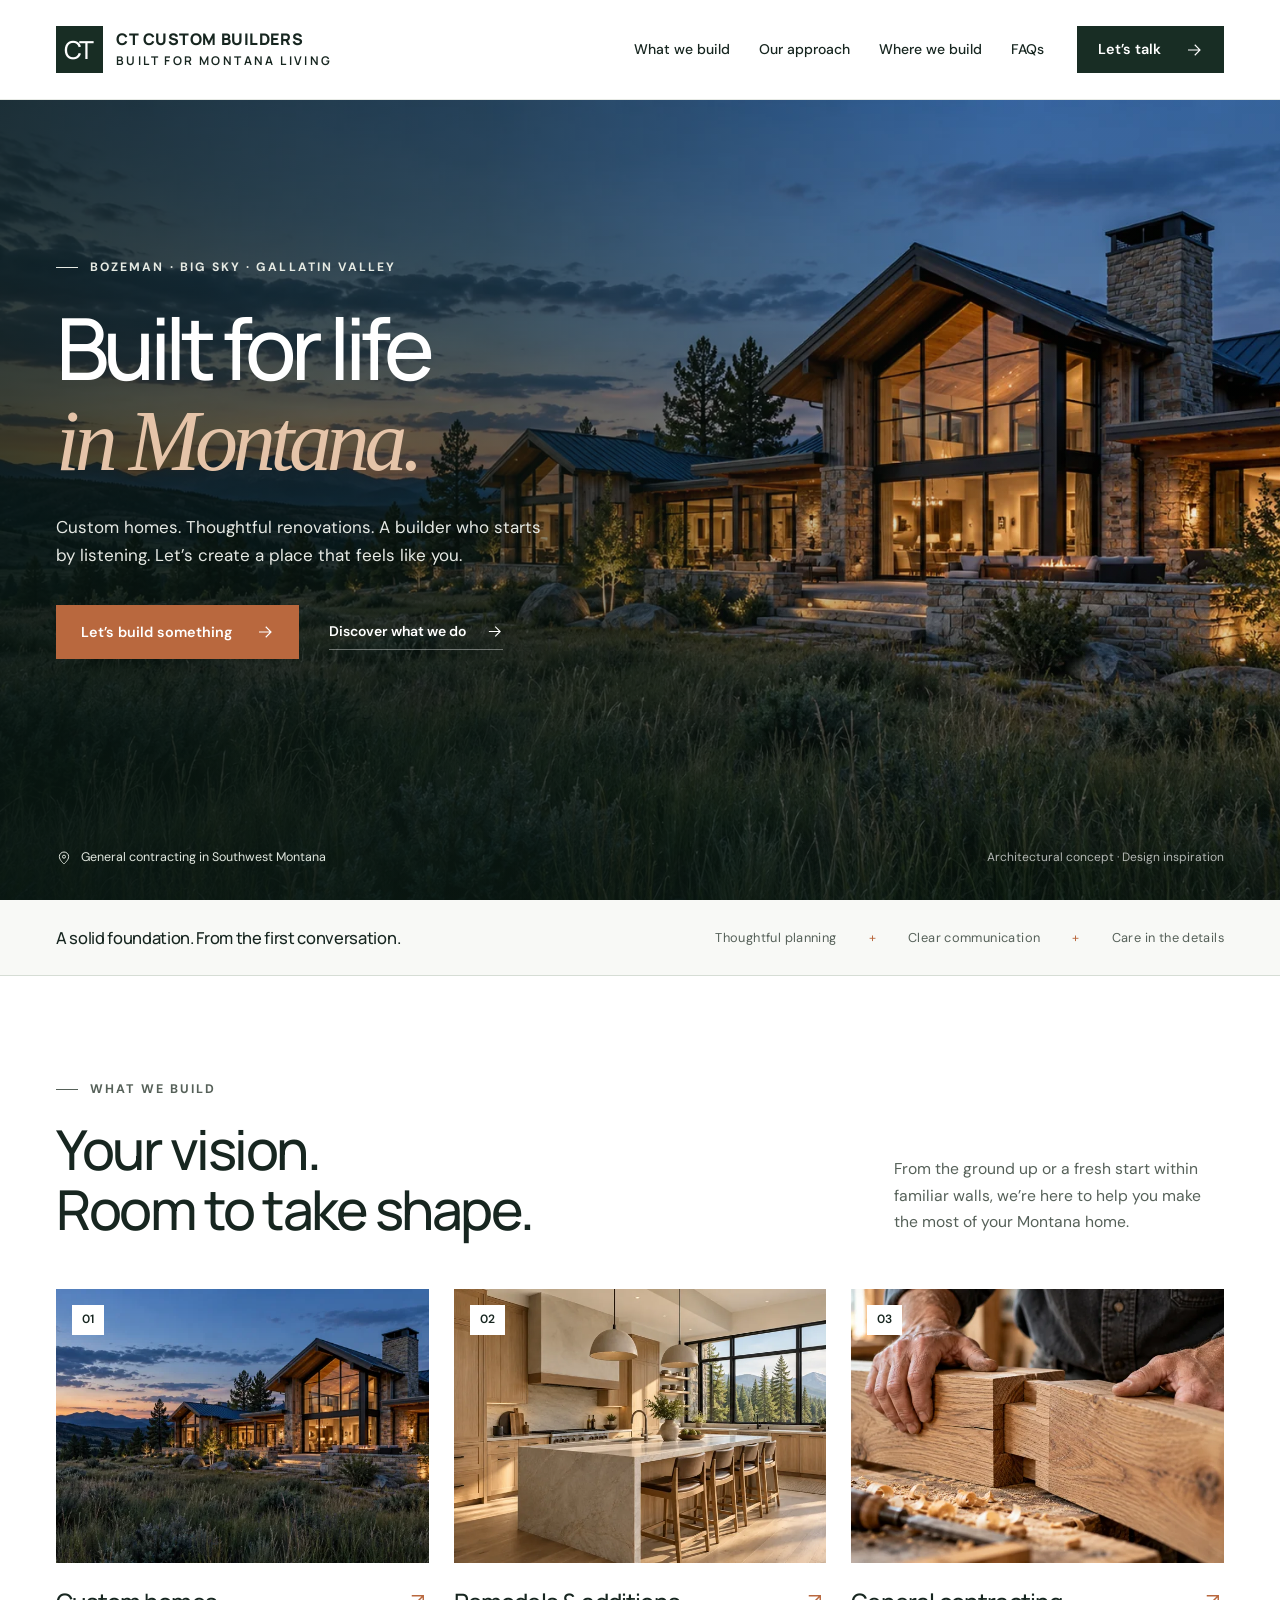
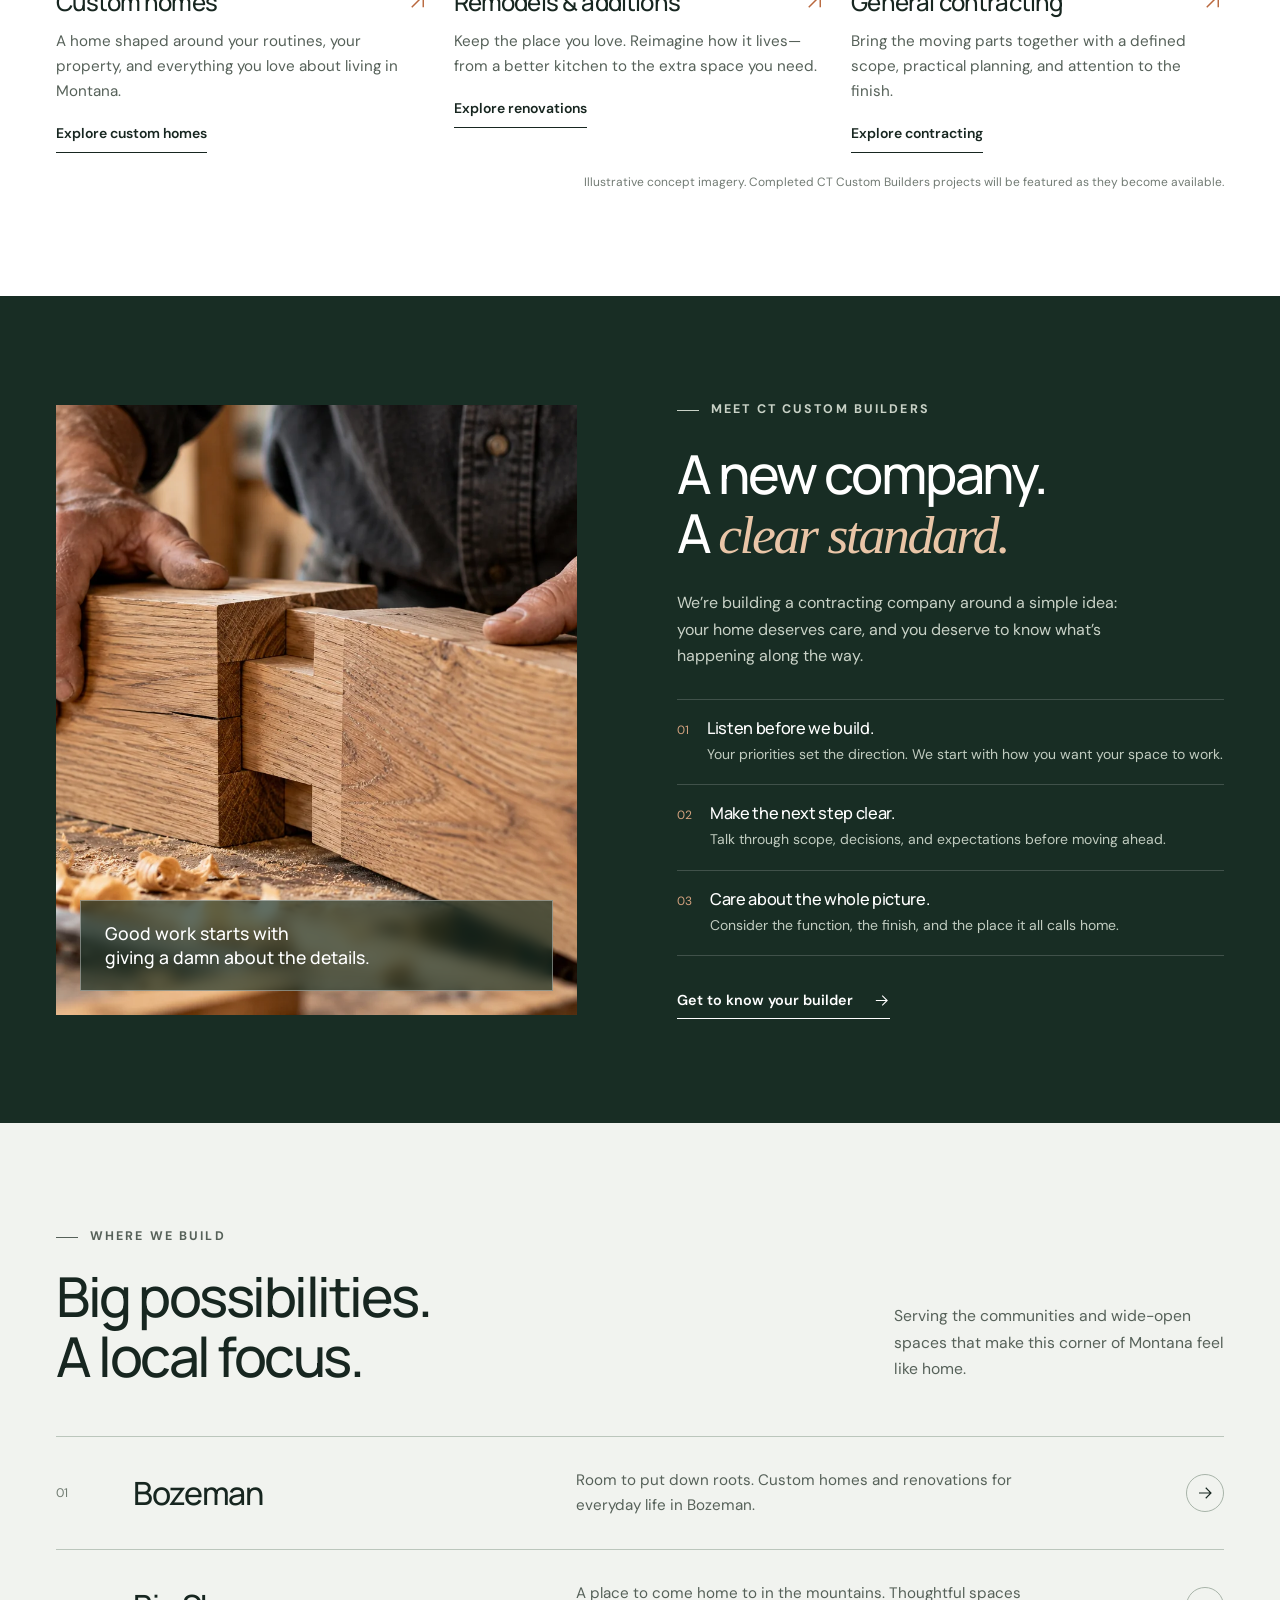
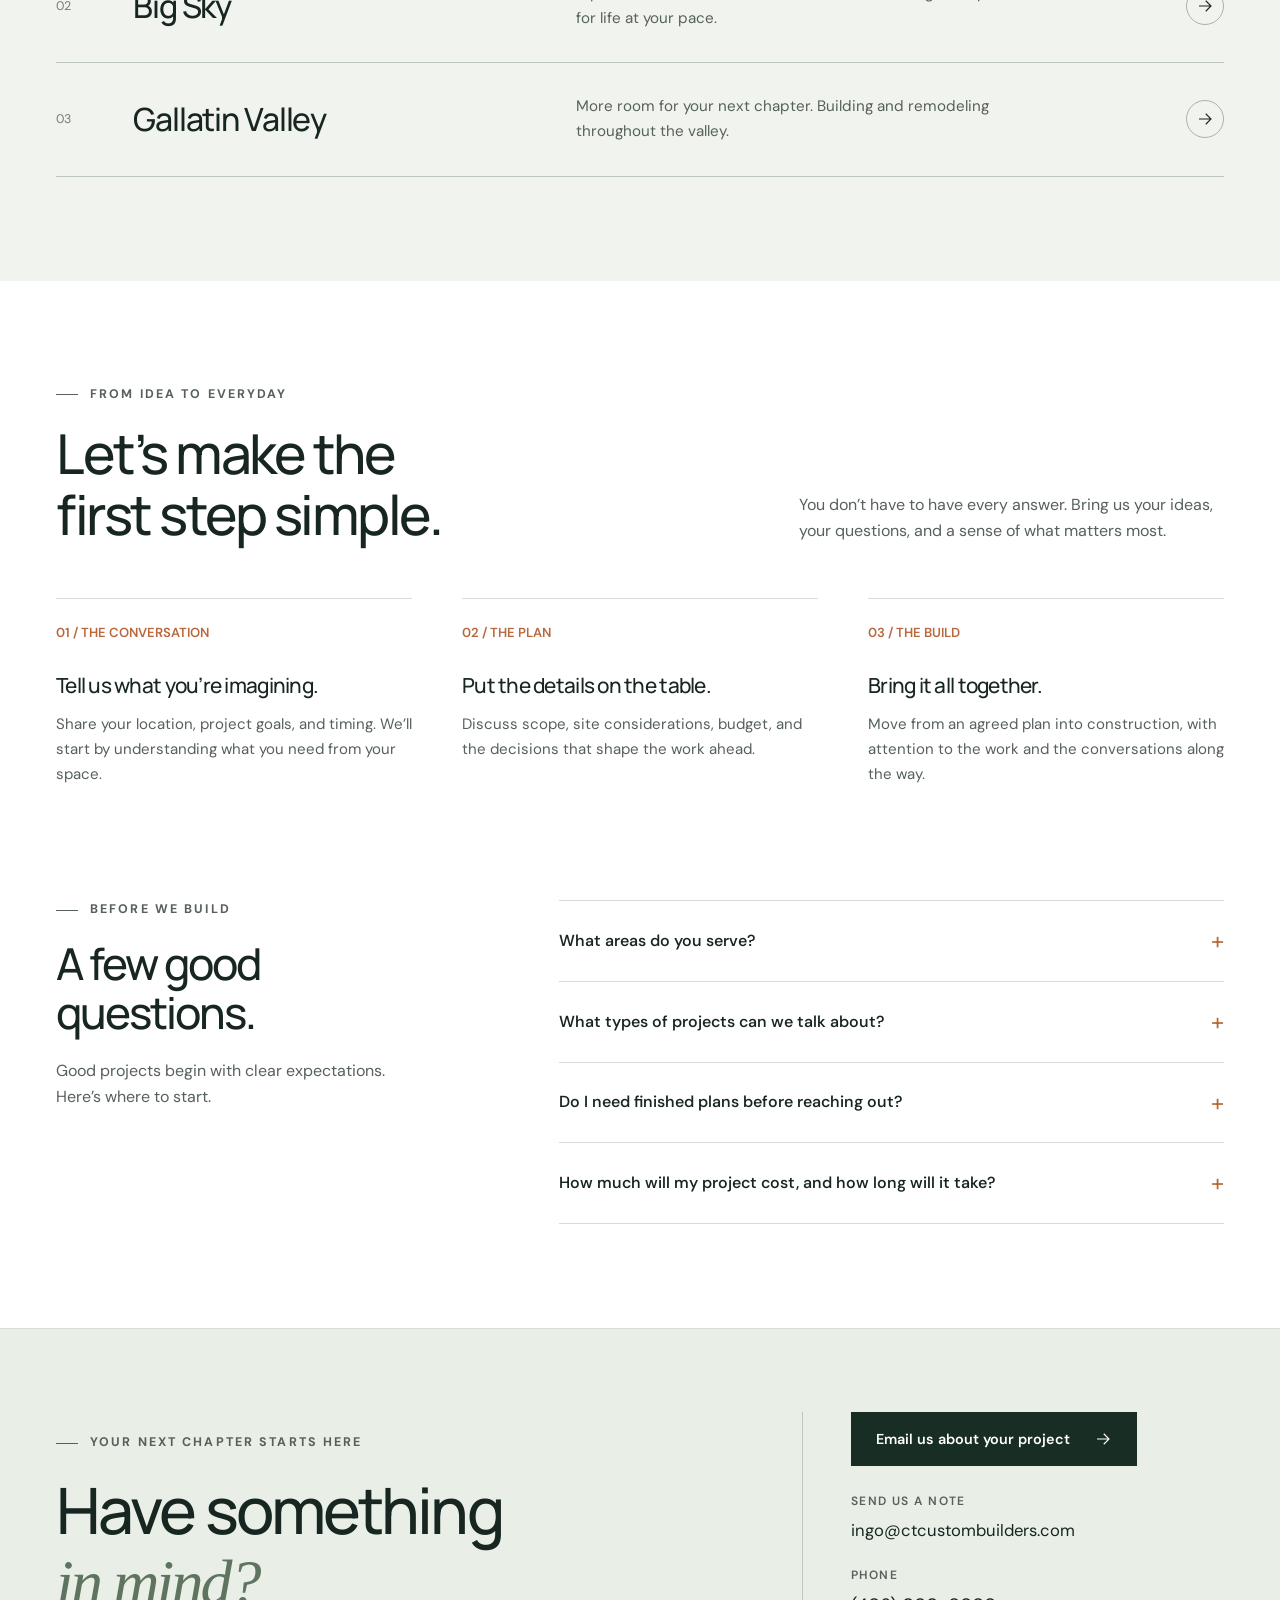
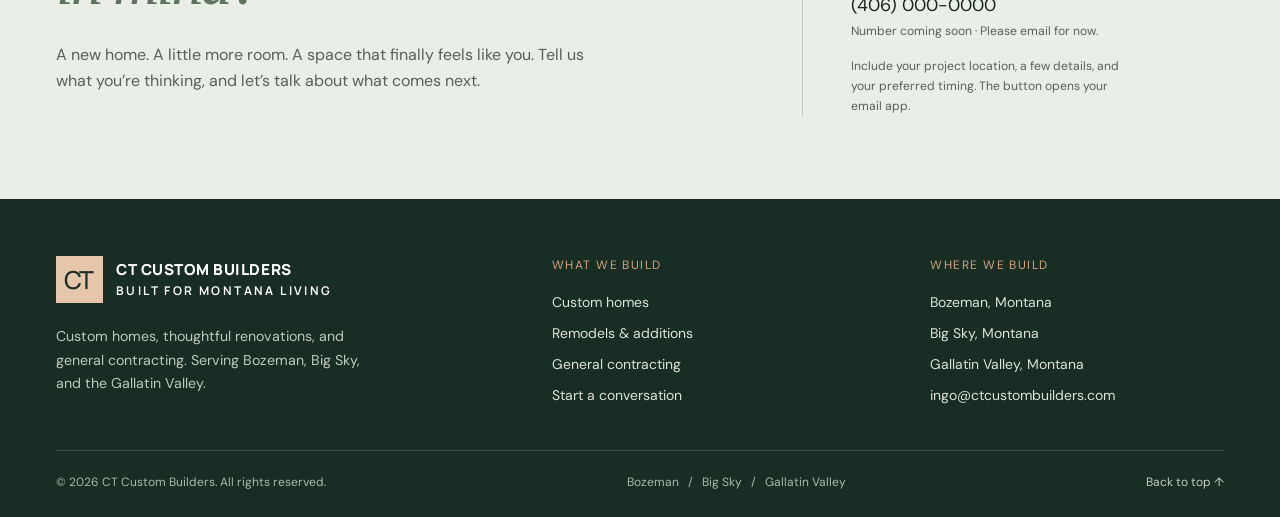
==== index.html @ 0b757d55 "Publish complete CT Custom Builders website for Hostinger Add seven responsive pages, original conce" ====
<!DOCTYPE html><html lang="en-US"><head><meta charset="utf-8"><meta name="viewport" content="width=device-width,initial-scale=1"><title>CT Custom Builders | Bozeman &amp; Big Sky Custom Home Builder</title><meta name="description" content="Custom homes, remodels, additions and general contracting in Bozeman, Big Sky and the Gallatin Valley. Start your project with CT Custom Builders."><meta name="robots" content="index,follow,max-image-preview:large"><meta name="theme-color" content="#182d24"><link rel="canonical" href="https://ctcustombuilders.com/"><link rel="icon" type="image/svg+xml" href="data:image/svg+xml,%3Csvg%20xmlns%3D%22http%3A%2F%2Fwww.w3.org%2F2000%2Fsvg%22%20viewBox%3D%220%200%2064%2064%22%3E%3Crect%20width%3D%2264%22%20height%3D%2264%22%20rx%3D%222%22%20fill%3D%22%23182d24%22%2F%3E%3Cpath%20d%3D%22M29%2020c-12-8-22%201-22%2012s10%2020%2022%2012%22%20fill%3D%22none%22%20stroke%3D%22%23e9c5a7%22%20stroke-width%3D%225%22%2F%3E%3Cpath%20d%3D%22M33%2020h23M44.5%2020v25%22%20fill%3D%22none%22%20stroke%3D%22%23fff%22%20stroke-width%3D%225%22%2F%3E%3C%2Fsvg%3E"><meta property="og:type" content="website"><meta property="og:site_name" content="CT Custom Builders"><meta property="og:title" content="CT Custom Builders | Bozeman &amp; Big Sky Custom Home Builder"><meta property="og:description" content="Custom homes, remodels, additions and general contracting in Bozeman, Big Sky and the Gallatin Valley. Start your project with CT Custom Builders."><meta property="og:url" content="https://ctcustombuilders.com/"><meta property="og:locale" content="en_US"><meta name="twitter:card" content="summary"><meta name="twitter:title" content="CT Custom Builders | Bozeman &amp; Big Sky Custom Home Builder"><meta name="twitter:description" content="Custom homes, remodels, additions and general contracting in Bozeman, Big Sky and the Gallatin Valley. Start your project with CT Custom Builders."><link rel="preload" as="image" href="/assets/montana-home.webp" imagesrcset="/assets/montana-home-800.webp 800w, /assets/montana-home.webp 1672w" imagesizes="100vw"><link rel="preconnect" href="https://fonts.googleapis.com"><link rel="preconnect" href="https://fonts.gstatic.com" crossorigin><link href="https://fonts.googleapis.com/css2?family=DM+Sans:wght@400;450;500;550;600;650;700&family=Manrope:wght@400;500;600;650;700;750;800&display=swap" rel="stylesheet"><link rel="stylesheet" href="/assets/site.css"><script type="application/ld+json">{"@context": "https://schema.org", "@graph": [{"@type": "Organization", "@id": "https://ctcustombuilders.com/#organization", "name": "CT Custom Builders", "url": "https://ctcustombuilders.com/", "email": "ingo@ctcustombuilders.com", "logo": "https://ctcustombuilders.com/assets/favicon.svg", "description": "A contracting company serving Bozeman, Big Sky, and the Gallatin Valley, Montana.", "areaServed": [{"@type": "City", "name": "Bozeman, Montana"}, {"@type": "Place", "name": "Big Sky, Montana"}, {"@type": "Place", "name": "Gallatin Valley, Montana"}]}, {"@type": "WebSite", "@id": "https://ctcustombuilders.com/#website", "url": "https://ctcustombuilders.com/", "name": "CT Custom Builders", "publisher": {"@id": "https://ctcustombuilders.com/#organization"}}, {"@type": "WebPage", "@id": "https://ctcustombuilders.com/#webpage", "url": "https://ctcustombuilders.com/", "name": "CT Custom Builders | Bozeman & Big Sky Custom Home Builder", "description": "Custom homes, remodels, additions and general contracting in Bozeman, Big Sky and the Gallatin Valley. Start your project with CT Custom Builders.", "isPartOf": {"@id": "https://ctcustombuilders.com/#website"}, "about": {"@id": "https://ctcustombuilders.com/#organization"}, "inLanguage": "en-US"}]}</script><script src="/assets/site.js" defer></script></head><body><a class="skip" href="#main">Skip to content</a><header class="site-header"><div class="wrap header-inner"><a class="brand" href="/" aria-label="CT Custom Builders home"><span class="brand-mark" aria-hidden="true">CT</span><span class="brand-name"><strong>CT CUSTOM BUILDERS</strong><span>BUILT FOR MONTANA LIVING</span></span></a><nav class="desktop-nav" aria-label="Main navigation"><a href="/#services">What we build</a><a href="/#approach">Our approach</a><a href="/#service-areas">Where we build</a><a href="/#questions">FAQs</a><a class="button dark" href="#contact">Let’s talk <svg viewBox="0 0 24 24" fill="none" stroke="currentColor" stroke-width="1.5" aria-hidden="true"><path d="M4 12h15M13 5l7 7-7 7"/></svg></a></nav><button class="menu-toggle" type="button" aria-expanded="false" aria-controls="mobile-nav">Menu <svg viewBox="0 0 24 24" fill="none" stroke="currentColor" stroke-width="1.5" aria-hidden="true"><path d="M4 7h16M4 12h16M4 17h16"/></svg></button><nav id="mobile-nav" class="mobile-nav" aria-label="Mobile navigation"><a href="/#services">What we build</a><a href="/#approach">Our approach</a><a href="/#service-areas">Where we build</a><a href="/#questions">FAQs</a><a class="button dark" href="#contact">Let’s talk <svg viewBox="0 0 24 24" fill="none" stroke="currentColor" stroke-width="1.5" aria-hidden="true"><path d="M4 12h15M13 5l7 7-7 7"/></svg></a></nav></div></header><main id="main"><section class="hero" aria-labelledby="hero-title"><img class="hero-image" src="/assets/montana-home.webp" srcset="/assets/montana-home-800.webp 800w, /assets/montana-home.webp 1672w" sizes="100vw" alt="Architectural concept of a timber and stone Montana home at dusk" width="1672" height="941" fetchpriority="high"><div class="wrap hero-inner"><div class="eyebrow">Bozeman · Big Sky · Gallatin Valley</div><h1 id="hero-title">Built for life<br><em>in Montana.</em></h1><p class="hero-copy">Custom homes. Thoughtful renovations. A builder who starts by listening. Let’s create a place that feels like you.</p><div class="hero-actions"><a class="button copper" href="#contact">Let’s build something <svg viewBox="0 0 24 24" fill="none" stroke="currentColor" stroke-width="1.5" aria-hidden="true"><path d="M4 12h15M13 5l7 7-7 7"/></svg></a><a class="text-link" href="#services">Discover what we do <svg viewBox="0 0 24 24" fill="none" stroke="currentColor" stroke-width="1.5" aria-hidden="true"><path d="M4 12h15M13 5l7 7-7 7"/></svg></a></div></div><div class="wrap hero-bottom"><span class="location"><svg viewBox="0 0 24 24" fill="none" stroke="currentColor" stroke-width="1.5" aria-hidden="true"><path d="M19 10c0 5-7 11-7 11S5 15 5 10a7 7 0 1 1 14 0Z"/><circle cx="12" cy="10" r="2.3"/></svg> General contracting in Southwest Montana</span><span class="concept">Architectural concept · Design inspiration</span></div></section><div class="intro-ribbon"><div class="wrap"><p>A solid foundation. From the first conversation.</p><div class="ribbon-items"><span>Thoughtful planning</span><span>Clear communication</span><span>Care in the details</span></div></div></div>
<section class="section" id="services"><div class="wrap"><div class="section-top"><div><div class="eyebrow">What we build</div><h2>Your vision.<br>Room to take shape.</h2></div><p>From the ground up or a fresh start within familiar walls, we’re here to help you make the most of your Montana home.</p></div><div class="service-grid"><article class="service-card"><a class="service-photo" href="/services/custom-homes/" aria-label="Custom homes"><img src="/assets/montana-home-800.webp" alt="Illustrative mountain-modern home with timber, stone and large windows" width="800" height="533" loading="lazy" decoding="async"><span class="number">01</span></a><a class="service-title" href="/services/custom-homes/"><h3>Custom homes</h3><svg viewBox="0 0 24 24" fill="none" stroke="currentColor" stroke-width="1.5" aria-hidden="true"><path d="M6 18 18 6M6 6h12v12"/></svg></a><p>A home shaped around your routines, your property, and everything you love about living in Montana.</p><a class="text-link" href="/services/custom-homes/">Explore custom homes</a></article><article class="service-card"><a class="service-photo" href="/services/remodels-additions/" aria-label="Remodels &amp; additions"><img src="/assets/kitchen-800.webp" alt="Illustrative kitchen with oak cabinetry and a pale stone island" width="800" height="533" loading="lazy" decoding="async"><span class="number">02</span></a><a class="service-title" href="/services/remodels-additions/"><h3>Remodels &amp; additions</h3><svg viewBox="0 0 24 24" fill="none" stroke="currentColor" stroke-width="1.5" aria-hidden="true"><path d="M6 18 18 6M6 6h12v12"/></svg></a><p>Keep the place you love. Reimagine how it lives—from a better kitchen to the extra space you need.</p><a class="text-link" href="/services/remodels-additions/">Explore renovations</a></article><article class="service-card"><a class="service-photo" href="/services/general-contracting/" aria-label="General contracting"><img src="/assets/craft-800.webp" alt="Illustrative close-up of hands fitting timber joinery" width="800" height="533" loading="lazy" decoding="async"><span class="number">03</span></a><a class="service-title" href="/services/general-contracting/"><h3>General contracting</h3><svg viewBox="0 0 24 24" fill="none" stroke="currentColor" stroke-width="1.5" aria-hidden="true"><path d="M6 18 18 6M6 6h12v12"/></svg></a><p>Bring the moving parts together with a defined scope, practical planning, and attention to the finish.</p><a class="text-link" href="/services/general-contracting/">Explore contracting</a></article></div><p class="image-note">Illustrative concept imagery. Completed CT Custom Builders projects will be featured as they become available.</p></div></section>
<section class="section approach-section" id="approach"><div class="wrap approach-grid"><div class="approach-photo"><img src="/assets/craft.webp" alt="Illustrative detail of a carpenter fitting oak joinery by hand" width="1536" height="1024" loading="lazy" decoding="async"><div class="photo-tag">Good work starts with<br>giving a damn about the details.</div></div><div class="approach-copy"><div class="eyebrow">Meet CT Custom Builders</div><h2>A new company.<br>A <em>clear standard.</em></h2><p>We’re building a contracting company around a simple idea: your home deserves care, and you deserve to know what’s happening along the way.</p><div class="principles"><div class="principle"><span>01</span><div><h3>Listen before we build.</h3><p>Your priorities set the direction. We start with how you want your space to work.</p></div></div><div class="principle"><span>02</span><div><h3>Make the next step clear.</h3><p>Talk through scope, decisions, and expectations before moving ahead.</p></div></div><div class="principle"><span>03</span><div><h3>Care about the whole picture.</h3><p>Consider the function, the finish, and the place it all calls home.</p></div></div></div><a class="text-link" href="#contact">Get to know your builder <svg viewBox="0 0 24 24" fill="none" stroke="currentColor" stroke-width="1.5" aria-hidden="true"><path d="M4 12h15M13 5l7 7-7 7"/></svg></a></div></div></section>
<section class="section areas-section" id="service-areas"><div class="wrap"><div class="section-top"><div><div class="eyebrow">Where we build</div><h2>Big possibilities.<br>A local focus.</h2></div><p>Serving the communities and wide-open spaces that make this corner of Montana feel like home.</p></div><div class="area-list"><a class="area-row" href="/areas/bozeman/"><span class="area-number">01</span><h3>Bozeman</h3><p>Room to put down roots. Custom homes and renovations for everyday life in Bozeman.</p><span class="round-arrow"><svg viewBox="0 0 24 24" fill="none" stroke="currentColor" stroke-width="1.5" aria-hidden="true"><path d="M4 12h15M13 5l7 7-7 7"/></svg></span></a><a class="area-row" href="/areas/big-sky/"><span class="area-number">02</span><h3>Big Sky</h3><p>A place to come home to in the mountains. Thoughtful spaces for life at your pace.</p><span class="round-arrow"><svg viewBox="0 0 24 24" fill="none" stroke="currentColor" stroke-width="1.5" aria-hidden="true"><path d="M4 12h15M13 5l7 7-7 7"/></svg></span></a><a class="area-row" href="/areas/gallatin-valley/"><span class="area-number">03</span><h3>Gallatin Valley</h3><p>More room for your next chapter. Building and remodeling throughout the valley.</p><span class="round-arrow"><svg viewBox="0 0 24 24" fill="none" stroke="currentColor" stroke-width="1.5" aria-hidden="true"><path d="M4 12h15M13 5l7 7-7 7"/></svg></span></a></div></div></section>
<section class="section" id="process"><div class="wrap"><div class="process-top"><div><div class="eyebrow">From idea to everyday</div><h2>Let’s make the<br>first step simple.</h2></div><p>You don’t have to have every answer. Bring us your ideas, your questions, and a sense of what matters most.</p></div><div class="process-grid"><div class="process-item"><span class="step">01 / THE CONVERSATION</span><h3>Tell us what you’re imagining.</h3><p>Share your location, project goals, and timing. We’ll start by understanding what you need from your space.</p></div><div class="process-item"><span class="step">02 / THE PLAN</span><h3>Put the details on the table.</h3><p>Discuss scope, site considerations, budget, and the decisions that shape the work ahead.</p></div><div class="process-item"><span class="step">03 / THE BUILD</span><h3>Bring it all together.</h3><p>Move from an agreed plan into construction, with attention to the work and the conversations along the way.</p></div></div></div></section><section class="section faq-section" id="questions"><div class="wrap faq-grid"><div class="faq-intro"><div class="eyebrow">Before we build</div><h2>A few good questions.</h2><p>Good projects begin with clear expectations. Here’s where to start.</p></div><div class="faq-list"><details><summary>What areas do you serve?</summary><div class="answer">CT Custom Builders serves Bozeman, Big Sky, and the Gallatin Valley in Montana. Email us your project location so we can discuss access, scope, and scheduling.</div></details><details><summary>What types of projects can we talk about?</summary><div class="answer">We welcome conversations about custom homes, kitchen and bathroom remodels, whole-home renovations, additions, and general contracting. Start with your goals, and we can work through the right scope for your property.</div></details><details><summary>Do I need finished plans before reaching out?</summary><div class="answer">No. You can start with an idea, inspiration images, or preliminary drawings. If you already have an architect or a complete set of plans, include that information when you get in touch.</div></details><details><summary>How much will my project cost, and how long will it take?</summary><div class="answer">Every project has its own scope, site conditions, materials, and schedule. We’ll need to understand those details before discussing a realistic budget and timeline. A short project description is a good first step.</div></details></div></div></section><section class="contact-section" id="contact" aria-labelledby="contact-title"><div class="wrap contact-grid"><div><div class="eyebrow">Your next chapter starts here</div><h2 id="contact-title">Have something<br><em>in mind?</em></h2><p class="contact-intro">A new home. A little more room. A space that finally feels like you. Tell us what you’re thinking, and let’s talk about what comes next.</p></div><div class="contact-details"><a class="button dark" href="mailto:ingo@ctcustombuilders.com?subject=Let%E2%80%99s%20talk%20about%20my%20project&amp;body=Hello%20CT%20Custom%20Builders%2C%0A%0AI%20would%20like%20to%20discuss%20a%20project.%0A%0AName%3A%0AProject%20location%3A%0AProject%20type%3A%0APreferred%20timeline%3A%0AA%20little%20about%20my%20plans%3A%0A%0AThank%20you%21">Email us about your project <svg viewBox="0 0 24 24" fill="none" stroke="currentColor" stroke-width="1.5" aria-hidden="true"><path d="M4 12h15M13 5l7 7-7 7"/></svg></a><div><span class="contact-label">Send us a note</span><a class="contact-email" href="mailto:ingo@ctcustombuilders.com">ingo@ctcustombuilders.com</a></div><div class="phone-line"><span class="contact-label">Phone</span><span class="phone-number">(406) 000-0000</span><span class="phone-note">Number coming soon · Please email for now.</span></div><p class="email-note">Include your project location, a few details, and your preferred timing. The button opens your email app.</p></div></div></section></main><footer class="site-footer"><div class="wrap"><div class="footer-main"><div class="footer-brand"><a class="brand" href="/" aria-label="CT Custom Builders home"><span class="brand-mark" aria-hidden="true">CT</span><span class="brand-name"><strong>CT CUSTOM BUILDERS</strong><span>BUILT FOR MONTANA LIVING</span></span></a><p>Custom homes, thoughtful renovations, and general contracting. Serving Bozeman, Big Sky, and the Gallatin Valley.</p></div><div><div class="footer-heading">What we build</div><nav class="footer-links" aria-label="Services"><a href="/services/custom-homes/">Custom homes</a><a href="/services/remodels-additions/">Remodels &amp; additions</a><a href="/services/general-contracting/">General contracting</a><a href="#contact">Start a conversation</a></nav></div><div><div class="footer-heading">Where we build</div><nav class="footer-links" aria-label="Service areas"><a href="/areas/bozeman/">Bozeman, Montana</a><a href="/areas/big-sky/">Big Sky, Montana</a><a href="/areas/gallatin-valley/">Gallatin Valley, Montana</a><a href="mailto:ingo@ctcustombuilders.com">ingo@ctcustombuilders.com</a></nav></div></div><div class="footer-bottom"><span>© 2026 CT Custom Builders. All rights reserved.</span><span>Bozeman &nbsp; / &nbsp; Big Sky &nbsp; / &nbsp; Gallatin Valley</span><a href="/#main">Back to top ↑</a></div></div></footer></body></html>
---- assets/site.css ----
:root{--ink:#172620;--muted:#566159;--paper:#fff;--mist:#f1f3ef;--line:#d6ddd5;--accent:#b9683e;--accent-dark:#934b28;--forest:#182d24;--sand:#e9c5a7;--serif:Georgia,'Times New Roman',serif;--sans:'DM Sans',Arial,sans-serif;--heading:'Manrope',Arial,sans-serif}
*{box-sizing:border-box}html{scroll-behavior:smooth;scroll-padding-top:100px}body{margin:0;background:var(--paper);color:var(--ink);font-family:var(--sans);font-size:16px;line-height:1.65;-webkit-font-smoothing:antialiased}a{color:inherit;text-decoration:none}button{font:inherit}button,a,summary{-webkit-tap-highlight-color:transparent}a:focus-visible,button:focus-visible,summary:focus-visible{outline:3px solid var(--accent);outline-offset:6px}img{display:block;width:100%;object-fit:cover}h1,h2,h3,h4,p{margin:0}h1,h2,h3{font-family:var(--heading);font-weight:500;line-height:1.1;letter-spacing:-.045em}h2{font-size:clamp(2.25rem,4.3vw,4.1rem)}h3{font-size:1.6rem;line-height:1.25;letter-spacing:-.035em}p+p{margin-top:1rem}button{cursor:pointer}svg{flex-shrink:0}.wrap{width:min(1344px,calc(100% - 112px));margin:auto}.eyebrow{font-size:.78rem;letter-spacing:.17em;font-weight:700;line-height:1.5;text-transform:uppercase}.eyebrow::before{content:'';display:inline-block;vertical-align:middle;width:22px;height:1px;background:currentColor;margin-right:12px}.section{padding:104px 0}.muted{color:var(--muted)}.text-link{display:inline-flex;align-items:center;gap:20px;font-size:.9rem;font-weight:600;border-bottom:1px solid currentColor;padding:8px 0;line-height:1.4}.text-link svg{width:17px;height:17px;transition:transform .2s}.text-link:hover svg{transform:translateX(4px)}.button{display:inline-flex;align-items:center;justify-content:center;gap:24px;padding:17px 24px;font-size:.9rem;line-height:1.3;font-weight:600;min-height:54px;transition:background .2s,transform .2s;border:1px solid transparent}.button:hover{transform:translateY(-2px)}.button svg{width:18px;height:18px}.button.copper{background:var(--accent);color:#fff}.button.copper:hover{background:var(--accent-dark)}.button.light{background:#fff;color:var(--ink)}.button.dark{background:var(--forest);color:#fff}.button.outline{border-color:#819087;color:#fff}.button.outline:hover{background:#ffffff12}.skip{position:fixed;top:-100px;left:16px;padding:12px;background:white;z-index:100}.skip:focus{top:12px}.site-header{height:100px;display:flex;align-items:center;background:#fff;border-bottom:1px solid #e7eae5;position:relative;z-index:20}.header-inner{display:flex;align-items:center;justify-content:space-between;gap:28px}.brand{display:flex;align-items:center;gap:13px;flex-shrink:0}.brand-mark{width:47px;height:47px;background:var(--forest);color:#fff;display:flex;align-items:center;justify-content:center;font:500 1.55rem var(--heading);letter-spacing:-.11em;padding-right:4px}.brand-name{font-family:var(--heading);line-height:1.2}.brand-name strong{display:block;font-size:1rem;font-weight:800;letter-spacing:.035em}.brand-name span{display:block;font-size:.75rem;letter-spacing:.2em;font-weight:650;margin-top:5px}.desktop-nav{display:flex;align-items:center;gap:29px;font-size:.875rem;font-weight:500}.desktop-nav a:not(.button){padding:13px 0;position:relative}.desktop-nav a:not(.button):after{content:'';position:absolute;bottom:8px;left:0;right:100%;height:1px;background:var(--accent);transition:right .2s}.desktop-nav a:hover:after{right:0}.desktop-nav .button{padding:13px 20px;min-height:47px;margin-left:4px}.menu-toggle{display:none;align-items:center;justify-content:center;gap:8px;border:1px solid var(--line);background:#fff;padding:9px 12px;font-size:.875rem}.menu-toggle svg{width:20px;height:20px}.mobile-nav{display:none}.hero{position:relative;color:#fff;min-height:730px;height:min(820px,calc(100svh - 100px));isolation:isolate;overflow:hidden;background:#23382f}.hero-image{position:absolute;inset:0;width:100%;height:100%;z-index:-3;object-position:60% 53%}.hero:after{content:'';position:absolute;inset:0;z-index:-2;background:linear-gradient(90deg,rgba(9,23,18,.79) 0%,rgba(11,25,19,.56) 38%,rgba(12,28,20,.06) 78%),linear-gradient(0deg,rgba(10,25,18,.6),transparent 38%)}.hero-inner{height:100%;min-height:inherit;display:flex;flex-direction:column;justify-content:center;align-items:flex-start;padding-top:5px;padding-bottom:88px}.hero .eyebrow{color:#e6eae3;margin-bottom:27px;font-size:.76rem}.hero h1{font-size:clamp(4.1rem,6.7vw,6.7rem);max-width:810px;line-height:1.045;letter-spacing:-.065em;font-weight:500}.hero h1 em{font-family:var(--serif);font-weight:400;letter-spacing:-.06em;color:#e5c4a9}.hero-copy{max-width:490px;font-size:1.065rem;line-height:1.65;color:#e6e9e4;margin-top:27px}.hero-actions{display:flex;gap:30px;align-items:center;margin-top:35px}.hero-actions .text-link{font-size:.875rem;border-bottom-color:#ffffff60}.hero-bottom{position:absolute;bottom:32px;left:0;right:0;display:flex;align-items:flex-end;justify-content:space-between;gap:25px;font-size:.78rem;color:#e1e7df}.hero-bottom .location{display:flex;align-items:center;gap:9px}.hero-bottom svg{width:16px;height:16px}.hero-bottom .concept{color:#ffffffae;font-size:.75rem}.intro-ribbon{border-bottom:1px solid var(--line);background:#f8f9f6}.intro-ribbon .wrap{display:flex;align-items:center;justify-content:space-between;padding:26px 0;gap:24px}.intro-ribbon p{font:500 1.03rem var(--heading);letter-spacing:-.02em}.ribbon-items{display:flex;gap:32px;font-size:.8rem;letter-spacing:.03em;color:var(--muted)}.ribbon-items span+span:before{content:'+';margin-right:32px;color:var(--accent)}.section-top{display:flex;align-items:flex-end;justify-content:space-between;gap:45px;margin-bottom:49px}.section-top .eyebrow{margin-bottom:20px;color:var(--muted)}.section-top h2{max-width:650px}.section-top>p{max-width:330px;font-size:.98rem;color:var(--muted);line-height:1.7;padding-bottom:4px}.service-grid{display:grid;grid-template-columns:1fr 1fr 1fr;gap:25px}.service-card{min-width:0}.service-photo{position:relative;display:block;overflow:hidden;background:var(--mist);aspect-ratio:1.36}.service-photo img{height:100%;transition:transform .6s}.service-photo:hover img{transform:scale(1.035)}.service-photo .number{position:absolute;top:16px;left:16px;background:#fff;color:var(--ink);font-size:.75rem;padding:5px 10px;font-weight:600}.service-card:first-child img{object-position:72%}.service-card:last-child img{object-position:center}.service-title{display:flex;justify-content:space-between;align-items:center;gap:12px;margin:24px 0 12px}.service-title h3{font-size:1.5rem}.service-title svg{width:23px;height:23px;color:var(--accent)}.service-card p{font-size:.95rem;color:var(--muted);line-height:1.65}.service-card .text-link{margin-top:12px;font-size:.8rem}.image-note{text-align:right;margin-top:20px;font-size:.75rem;color:#727b74}.approach-section{background:var(--forest);color:#fff;position:relative;overflow:hidden}.approach-grid{display:grid;grid-template-columns:1fr 1.05fr;gap:100px;align-items:center}.approach-photo{position:relative}.approach-photo img{aspect-ratio:.91;object-position:50% 50%;max-height:610px}.approach-photo .photo-tag{position:absolute;left:24px;bottom:24px;right:24px;padding:20px 24px;border:1px solid #ffffff60;background:#163025a8;backdrop-filter:blur(8px);font:500 1.1rem var(--heading);line-height:1.4}.approach-copy .eyebrow{color:#c9d2c7;margin-bottom:25px}.approach-copy h2{font-size:clamp(2.3rem,4.2vw,4rem)}.approach-copy h2 em{font-family:var(--serif);font-weight:400;color:var(--sand)}.approach-copy>p{color:#c9d2c7;margin-top:25px;max-width:460px}.principles{margin-top:29px;border-top:1px solid #ffffff2c}.principle{padding:18px 0;border-bottom:1px solid #ffffff2c;display:flex;gap:18px;align-items:baseline}.principle>span{color:#d4a27f;font-size:.75rem}.principle h3{font-size:1.02rem;letter-spacing:-.02em}.principle p{margin-top:5px;color:#c1ccc0;font-size:.875rem}.approach-copy .text-link{margin-top:26px;color:#fff}.areas-section{background:var(--mist)}.area-list{border-top:1px solid #bbc6bc}.area-row{display:grid;grid-template-columns:52px 1fr 1.4fr 38px;align-items:center;gap:25px;padding:31px 0;border-bottom:1px solid #bbc6bc;transition:color .2s}.area-row:hover{color:var(--accent-dark)}.area-row .area-number{font-size:.78rem;color:#727d73}.area-row h3{font-size:2rem}.area-row p{font-size:.95rem;color:var(--muted);max-width:450px}.area-row .round-arrow{border:1px solid #a8b4a9;display:flex;align-items:center;justify-content:center;width:38px;height:38px;border-radius:50%}.round-arrow svg{width:18px;height:18px}.process-top{display:grid;grid-template-columns:1fr 1fr;gap:80px;margin-bottom:54px;align-items:end}.process-top .eyebrow{margin-bottom:20px;color:var(--muted)}.process-top p{max-width:425px;color:var(--muted);justify-self:end}.process-grid{display:grid;grid-template-columns:repeat(3,1fr);gap:50px;counter-reset:process}.process-item{border-top:1px solid var(--line);padding-top:23px}.process-item .step{font-size:.82rem;color:var(--accent);display:block;margin-bottom:28px;font-weight:600}.process-item h3{font-size:1.3rem;margin-bottom:14px}.process-item p{font-size:.94rem;color:var(--muted)}.faq-section{padding-top:10px}.faq-grid{display:grid;grid-template-columns:.85fr 1.4fr;gap:100px}.faq-grid .eyebrow{color:var(--muted);margin-bottom:20px}.faq-grid h2{font-size:2.75rem;max-width:370px}.faq-grid .faq-intro p{margin-top:22px;color:var(--muted);max-width:330px}.faq-list{border-top:1px solid var(--line)}details{border-bottom:1px solid var(--line)}summary{list-style:none;display:flex;align-items:center;justify-content:space-between;gap:30px;padding:23px 0;font-size:1rem;font-weight:550;cursor:pointer;line-height:1.4}summary::-webkit-details-marker{display:none}summary:after{content:'+';font-size:1.5rem;font-weight:400;color:var(--accent)}details[open] summary:after{content:'−'}details .answer{padding:0 35px 24px 0;color:var(--muted);font-size:.95rem}.contact-section{background:#e9eeE7;border-top:1px solid #d8e0d5;padding:83px 0}.contact-grid{display:grid;grid-template-columns:1.3fr .85fr;gap:100px;align-items:center}.contact-section .eyebrow{color:var(--muted);margin-bottom:23px}.contact-section h2{font-size:clamp(2.75rem,5vw,4.4rem);max-width:660px}.contact-section h2 em{font-family:var(--serif);font-weight:400;color:#5f745f}.contact-section .contact-intro{margin-top:23px;color:var(--muted);max-width:540px}.contact-details{border-left:1px solid #bcc8b9;padding-left:48px}.contact-details .button{margin-bottom:26px;white-space:nowrap}.contact-label{display:block;font-size:.75rem;font-weight:600;letter-spacing:.12em;text-transform:uppercase;color:var(--muted);margin-bottom:5px}.contact-email{font-size:1.04rem;word-break:break-word}.contact-email:hover{text-decoration:underline}.phone-line{margin-top:21px}.phone-number{font-size:1.12rem}.phone-note{display:block;color:var(--muted);font-size:.76rem;margin-top:1px}.email-note{font-size:.76rem;color:var(--muted);margin-top:15px;max-width:290px}.site-footer{background:var(--forest);color:#fff;padding:57px 0 24px}.footer-main{display:grid;grid-template-columns:1.4fr 1fr 1fr;gap:85px}.site-footer .brand-mark{background:#e6c6ab;color:var(--forest)}.site-footer .brand-name strong{font-size:.95rem}.footer-brand p{font-size:.89rem;color:#becabd;max-width:315px;margin-top:22px}.footer-heading{font-size:.75rem;letter-spacing:.12em;text-transform:uppercase;color:#d4a27f;margin-bottom:15px}.footer-links{display:flex;flex-direction:column;align-items:flex-start;gap:8px;font-size:.86rem;color:#dce3d9}.footer-links a:hover{color:#e8bea0}.footer-bottom{border-top:1px solid #ffffff25;display:flex;justify-content:space-between;gap:24px;margin-top:43px;padding-top:22px;color:#aabbaa;font-size:.75rem}.footer-bottom a{color:#c7d1c1}.inner-hero{background:var(--forest);color:#fff;padding:41px 0 85px;position:relative;overflow:hidden}.breadcrumbs{display:flex;flex-wrap:wrap;gap:10px;font-size:.78rem;color:#c3cdbf;margin-bottom:56px}.breadcrumbs a:hover{text-decoration:underline}.breadcrumbs span:not(:last-child):after{content:'/';margin-left:10px;color:#7b907c}.inner-hero .eyebrow{color:#d9b89a;margin-bottom:24px}.inner-hero h1{font-size:clamp(3rem,5.7vw,5.7rem);max-width:1060px}.inner-hero h1 em{font-family:var(--serif);font-weight:400;color:#e5c4a9}.inner-hero .lead{font-size:1.1rem;max-width:710px;color:#d2dcce;margin-top:30px;line-height:1.7}.inner-hero .button{margin-top:30px}.detail-grid{display:grid;grid-template-columns:1.1fr 1fr;gap:80px;align-items:start}.detail-grid .eyebrow{color:var(--muted);margin-bottom:20px}.detail-grid h2{font-size:clamp(2.2rem,3.5vw,3.3rem);margin-bottom:27px}.detail-grid p{color:var(--muted)}.detail-image img{aspect-ratio:1.07}.detail-image figcaption{font-size:.75rem;color:var(--muted);margin-top:9px}.detail-image{margin:0}.checklist{list-style:none;margin:27px 0 0;padding:0;border-top:1px solid var(--line)}.checklist li{padding:13px 0;border-bottom:1px solid var(--line);display:flex;gap:14px;color:var(--ink);font-size:.95rem}.checklist li:before{content:'+';color:var(--accent);font-weight:700}.planning-section{background:var(--mist)}.planning-section .section-top{margin-bottom:42px}.planning-section .section-top h2{max-width:810px}.planning-card h3{font-size:1.23rem;margin-bottom:13px}.planning-card p{font-size:.93rem;color:var(--muted)}.related{margin-top:60px;border-top:1px solid var(--line);padding-top:24px;display:flex;gap:24px;flex-wrap:wrap;align-items:center}.related>span{font-size:.83rem;color:var(--muted)}.related a{font-size:.86rem;text-decoration:underline;text-underline-offset:5px}.error-content{text-align:center;padding:100px 20px}.error-content h1{font-size:4rem}.error-content p{margin:25px 0}.error-content .button{margin-top:10px}
@media(min-width:1700px){.hero h1{font-size:7rem}.hero{height:830px}.wrap{width:min(1450px,calc(100% - 144px))}}
@media(max-width:1180px){.wrap{width:calc(100% - 72px)}.desktop-nav{gap:22px}.hero{min-height:690px}.hero h1{font-size:5.6rem}.approach-grid{gap:60px}.contact-grid{gap:55px}.contact-details{padding-left:35px}.ribbon-items{gap:20px}.ribbon-items span+span:before{margin-right:20px}.faq-grid{gap:70px}.footer-main{gap:45px}.detail-grid{gap:50px}.brand-name strong{font-size:.9rem}}
@media(max-width:960px){.desktop-nav{gap:20px}.desktop-nav>a:nth-child(3){display:none}.desktop-nav>a:nth-child(4){display:none}.hero{min-height:700px}.hero h1{font-size:5rem}.hero-image{object-position:63%}.intro-ribbon .wrap{align-items:flex-start;flex-direction:column;gap:12px}.section{padding:78px 0}.section-top{gap:35px}.section-top>p{max-width:290px}.service-grid{gap:20px}.service-title{align-items:flex-start}.service-title h3{font-size:1.26rem}.service-title svg{width:19px}.approach-grid{gap:40px}.approach-photo .photo-tag{left:18px;bottom:18px;right:18px;padding:15px;font-size:1rem}.approach-photo img{aspect-ratio:.76}.approach-copy h2{font-size:2.6rem}.area-row{grid-template-columns:30px 1fr 1.2fr 38px;gap:18px}.area-row h3{font-size:1.6rem}.process-top{gap:45px}.process-grid{gap:30px}.faq-grid{gap:50px;grid-template-columns:1fr 1.35fr}.faq-grid h2{font-size:2.4rem}.contact-grid{gap:38px;grid-template-columns:1.1fr 1fr}.contact-details{padding-left:30px}.contact-section h2{font-size:3.2rem}.contact-details .button{padding:15px 18px;gap:14px}.footer-main{gap:40px}.detail-grid{gap:40px}}
@media(max-width:850px){html{scroll-padding-top:30px}.wrap{width:calc(100% - 40px)}.site-header{height:80px}.brand-mark{width:40px;height:40px;font-size:1.35rem}.brand{gap:10px}.brand-name strong{font-size:.83rem}.brand-name span{font-size:.75rem;margin-top:4px}.desktop-nav{display:none}.menu-toggle{display:flex}.mobile-nav{position:absolute;top:80px;left:0;right:0;background:#fff;border-top:1px solid var(--line);padding:12px 20px 23px;box-shadow:0 12px 18px #15281b13}.mobile-nav.is-open{display:flex;flex-direction:column}.mobile-nav>a{padding:13px 4px;font-size:1rem;border-bottom:1px solid #e1e6df}.mobile-nav>.button{margin-top:15px;border:0}.hero{height:auto;min-height:690px}.hero-inner{min-height:690px;padding-top:76px;padding-bottom:145px;justify-content:flex-start}.hero-image{object-position:67% 50%}.hero:after{background:linear-gradient(90deg,#0c211be6,#11271db3 50%,#13291d6b),linear-gradient(0deg,#15281ab3,transparent)}.hero .eyebrow{font-size:.75rem;letter-spacing:.12em;margin-bottom:27px}.hero .eyebrow:before{width:14px;margin-right:8px}.hero h1{font-size:clamp(3.35rem,11.5vw,5rem);line-height:1.07;letter-spacing:-.06em}.hero-copy{font-size:.96rem;margin-top:24px;max-width:365px}.hero-actions{gap:22px;margin-top:30px;align-items:flex-start;flex-direction:column}.hero-actions .button{padding:16px 22px}.hero-actions .text-link{font-size:.82rem}.hero-bottom{bottom:25px;align-items:flex-start;flex-direction:column;gap:10px}.hero-bottom .location{font-size:.75rem}.hero-bottom .concept{font-size:.75rem}.intro-ribbon .wrap{padding:23px 0;gap:15px}.intro-ribbon p{font-size:1rem}.ribbon-items{gap:13px;font-size:.75rem;letter-spacing:0;flex-wrap:wrap}.ribbon-items span+span:before{margin-right:13px}.section{padding:65px 0}h2{font-size:2.45rem;letter-spacing:-.05em}.section-top{flex-direction:column;align-items:flex-start;gap:23px;margin-bottom:33px}.section-top .eyebrow{margin-bottom:19px;font-size:.75rem}.section-top>p{max-width:100%;font-size:.96rem}.service-grid{grid-template-columns:1fr;gap:38px}.service-photo{aspect-ratio:1.42}.service-title{margin-top:19px;align-items:center}.service-title h3{font-size:1.55rem}.service-card p{font-size:.95rem}.service-card .text-link{font-size:.85rem}.image-note{text-align:left;margin-top:30px;font-size:.75rem;max-width:330px}.approach-grid{grid-template-columns:1fr;gap:39px}.approach-photo img{aspect-ratio:1.2;max-height:500px}.approach-photo .photo-tag{left:20px;right:20px;bottom:20px;font-size:1.02rem}.approach-copy .eyebrow{font-size:.75rem;margin-bottom:21px}.approach-copy h2{font-size:2.6rem}.approach-copy>p{font-size:.95rem;margin-top:24px}.principle h3{font-size:1.02rem}.area-row{grid-template-columns:24px 1fr 35px;gap:13px;padding:25px 0}.area-row h3{font-size:1.65rem}.area-row p{grid-column:2;grid-row:2;font-size:.89rem}.area-row .round-arrow{grid-column:3;grid-row:1/3;width:35px;height:35px}.area-row .area-number{align-self:center;font-size:.75rem}.process-top{grid-template-columns:1fr;gap:25px;margin-bottom:38px}.process-top p{max-width:100%;justify-self:start;font-size:.96rem}.process-top .eyebrow{font-size:.75rem}.process-grid{grid-template-columns:1fr;gap:26px}.process-item{padding-top:19px}.process-item .step{margin-bottom:15px}.process-item h3{font-size:1.4rem;margin-bottom:12px}.faq-section{padding-top:10px}.faq-grid{grid-template-columns:1fr;gap:30px}.faq-grid h2{font-size:2.45rem}.faq-grid .eyebrow{font-size:.75rem}.faq-grid .faq-intro p{margin-top:20px;max-width:100%;font-size:.95rem}summary{font-size:.94rem;gap:20px;padding:22px 0}details .answer{font-size:.91rem;padding-right:14px}.contact-section{padding:61px 0}.contact-grid{grid-template-columns:1fr;gap:35px}.contact-section h2{font-size:2.9rem}.contact-section .eyebrow{font-size:.75rem}.contact-section .contact-intro{font-size:.94rem}.contact-details{border-left:0;border-top:1px solid #bdc9b9;padding:30px 0 0;display:grid;grid-template-columns:1fr;align-items:start;justify-items:start}.contact-details .button{margin-bottom:25px}.contact-email{font-size:1.03rem}.email-note{max-width:100%;font-size:.76rem}.site-footer{padding-top:44px}.footer-main{grid-template-columns:1fr 1fr;gap:33px 30px}.footer-brand{grid-column:1/-1}.footer-brand p{font-size:.86rem;max-width:330px}.footer-heading{font-size:.75rem}.footer-links{font-size:.81rem;gap:10px}.footer-bottom{flex-direction:column;gap:10px;font-size:.75rem;margin-top:35px}.inner-hero{padding:27px 0 53px}.breadcrumbs{font-size:.75rem;gap:7px;margin-bottom:39px}.inner-hero .eyebrow{font-size:.75rem;margin-bottom:22px}.inner-hero h1{font-size:clamp(2.65rem,10.5vw,4.2rem);line-height:1.1}.inner-hero .lead{font-size:1rem;margin-top:24px}.detail-grid{grid-template-columns:1fr;gap:37px}.detail-grid h2{font-size:2.3rem;margin-bottom:23px}.detail-grid p{font-size:.95rem}.detail-grid .eyebrow{font-size:.75rem}.detail-image img{aspect-ratio:1.25}.planning-section .process-grid{gap:32px}.planning-card{border-top:1px solid var(--line);padding-top:22px}.planning-card h3{font-size:1.3rem}.related{margin-top:35px;gap:17px}.related>span{flex-basis:100%}.button{font-size:.88rem;min-height:52px}}
@media(prefers-reduced-motion:reduce){html{scroll-behavior:auto}*,*:before,*:after{transition:none!important;animation:none!important}}

.footer-links a{overflow-wrap:anywhere;max-width:100%}.footer-links,.service-card .text-link{font-size:.875rem}
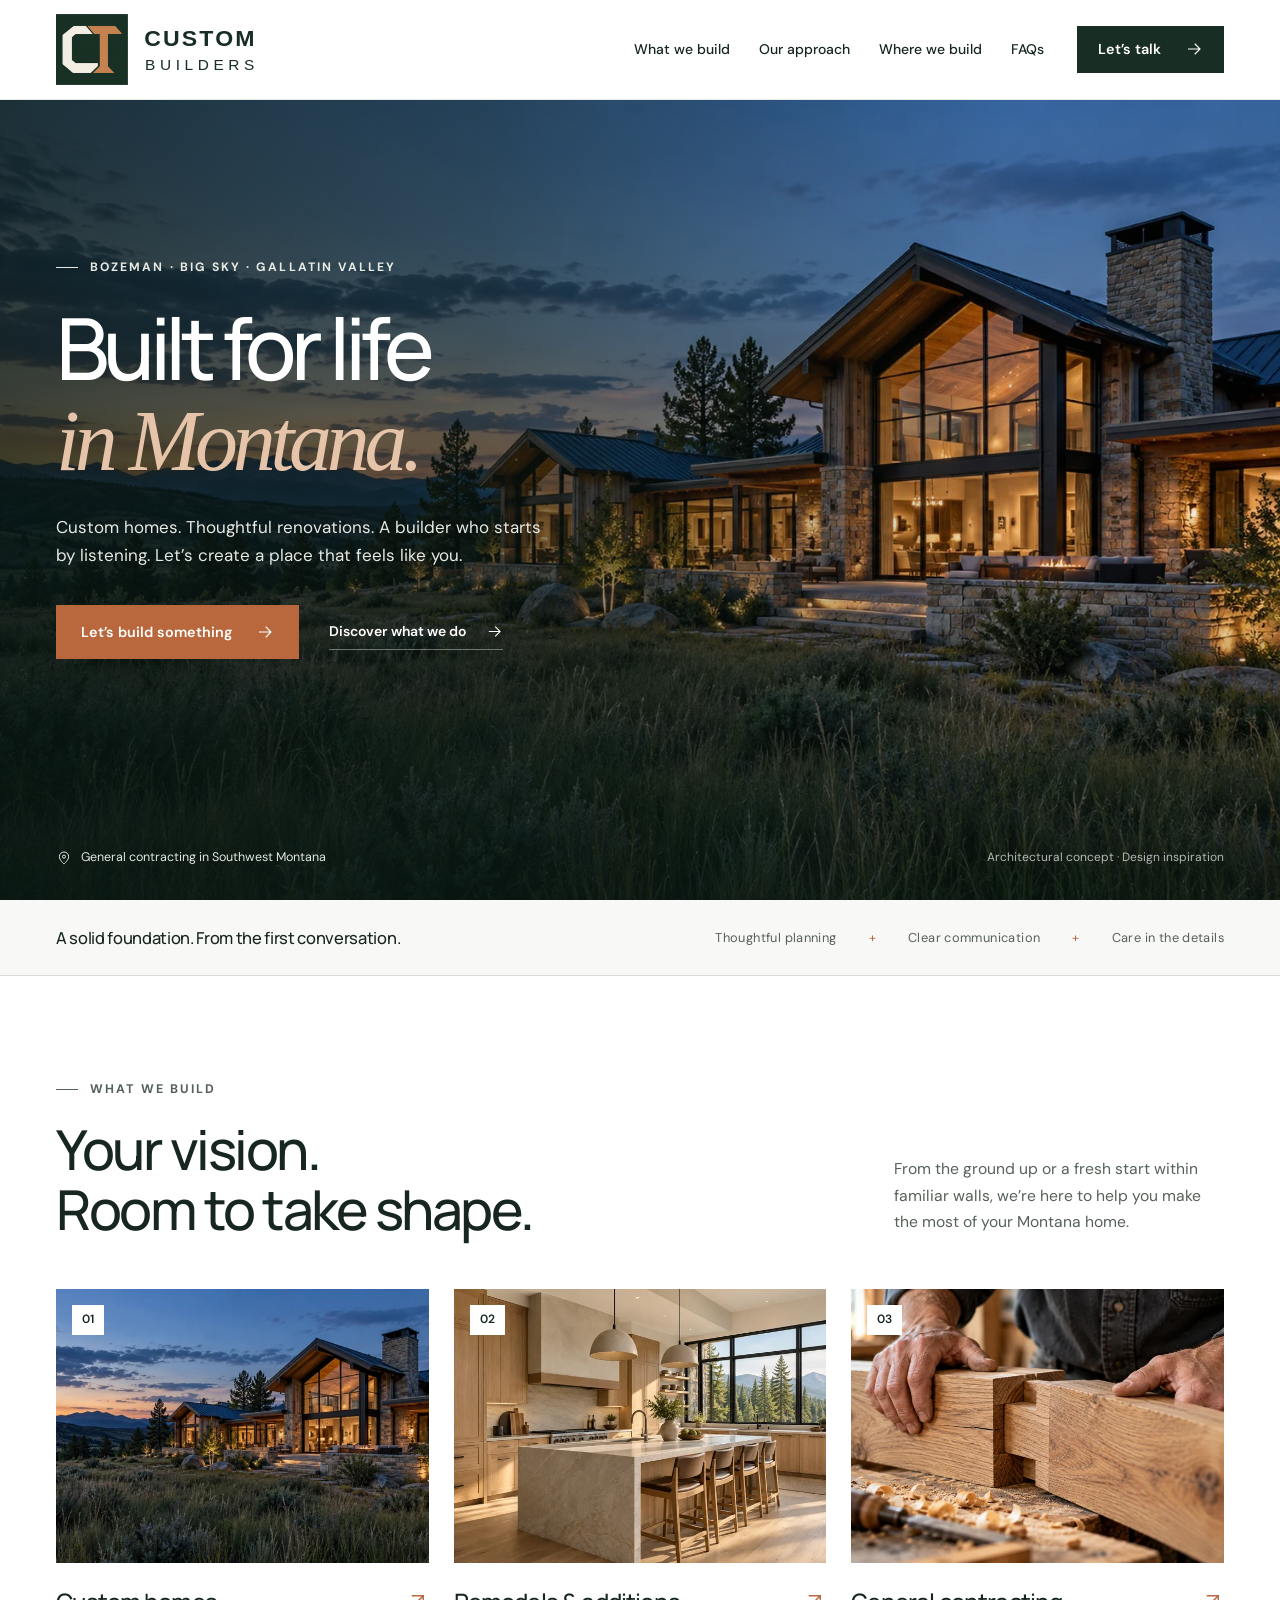
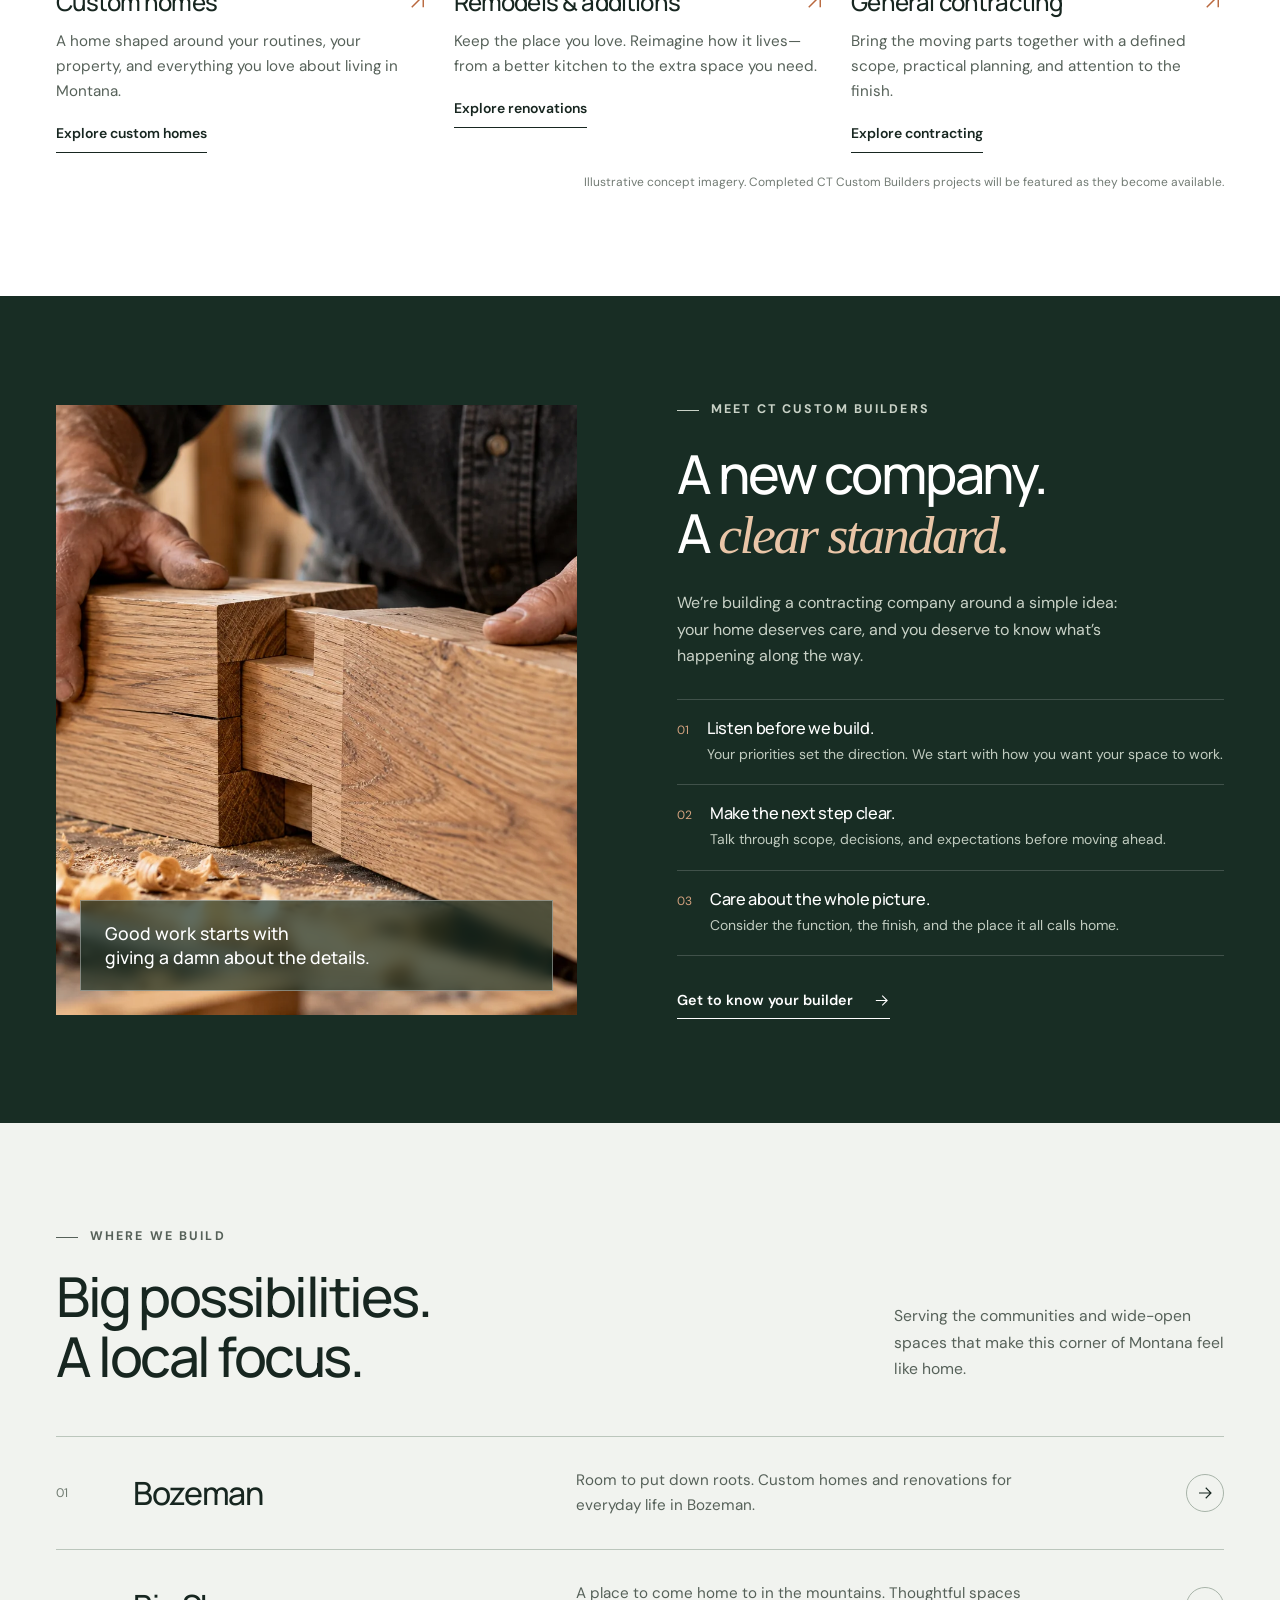
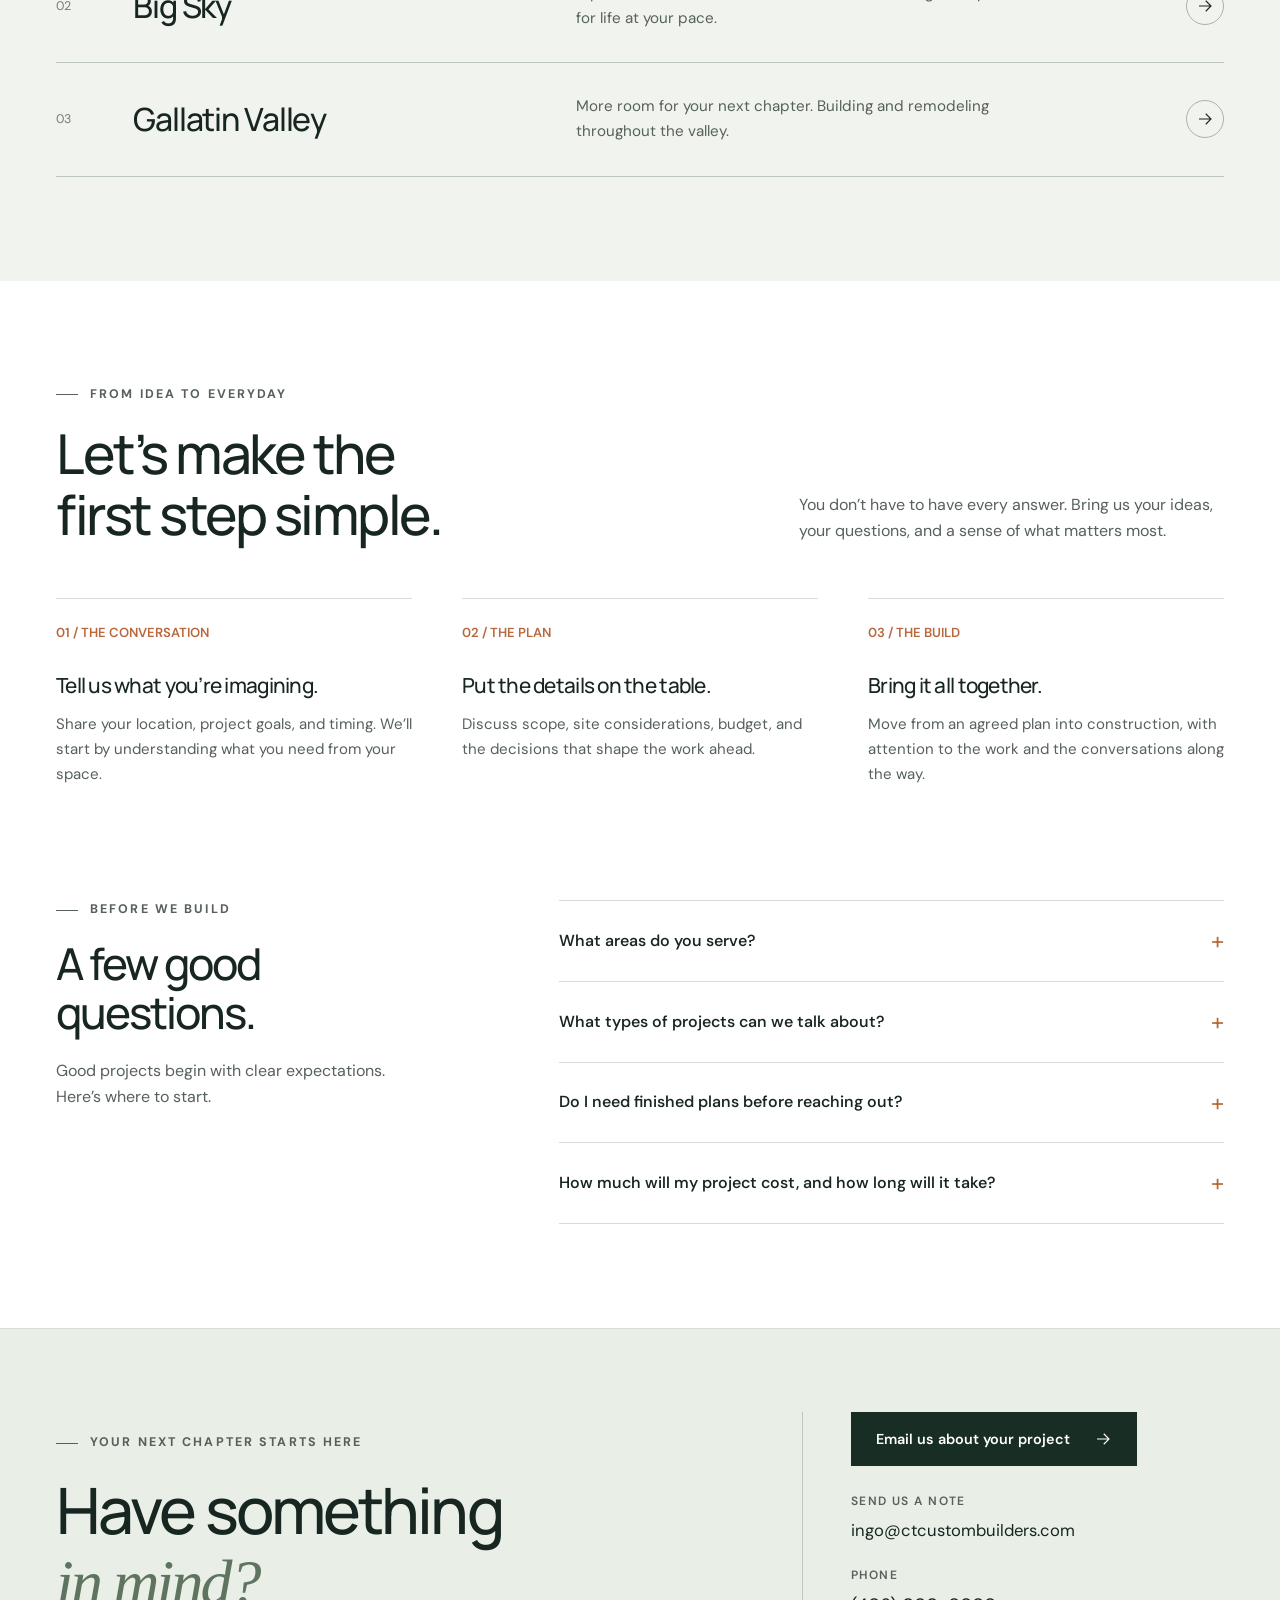
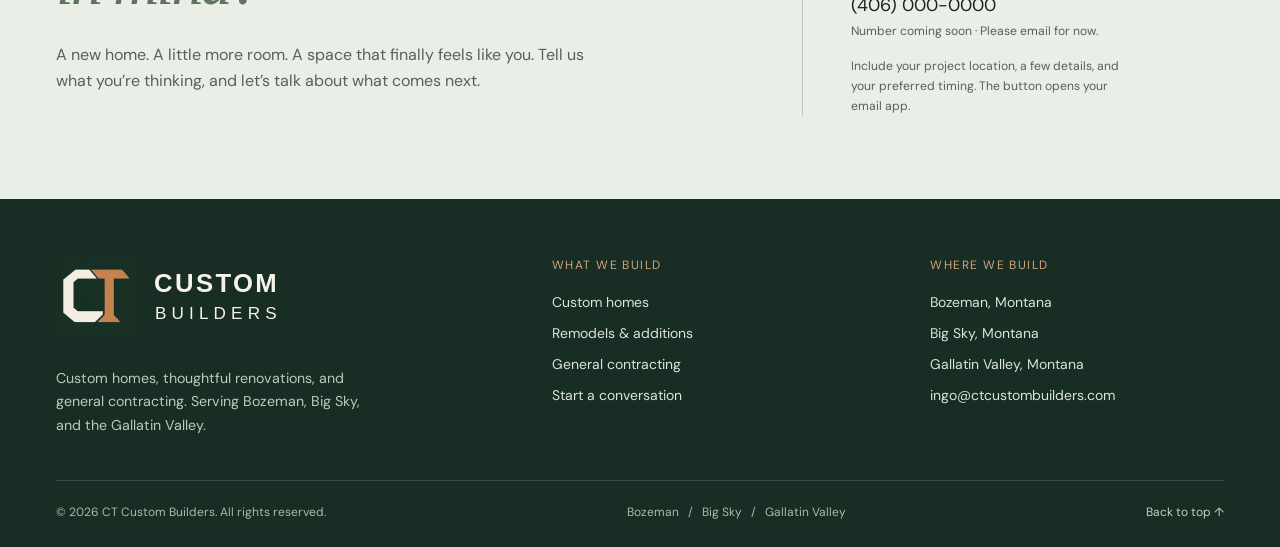
==== commit 600f4183: "Refresh CT Custom Builders logo and favicon Introduce a forest, ivory and copper architectural CT mo" ====
--- a/index.html
+++ b/index.html
@@ -1,5 +1,5 @@
-<!DOCTYPE html><html lang="en-US"><head><meta charset="utf-8"><meta name="viewport" content="width=device-width,initial-scale=1"><title>CT Custom Builders | Bozeman &amp; Big Sky Custom Home Builder</title><meta name="description" content="Custom homes, remodels, additions and general contracting in Bozeman, Big Sky and the Gallatin Valley. Start your project with CT Custom Builders."><meta name="robots" content="index,follow,max-image-preview:large"><meta name="theme-color" content="#182d24"><link rel="canonical" href="https://ctcustombuilders.com/"><link rel="icon" type="image/svg+xml" href="data:image/svg+xml,%3Csvg%20xmlns%3D%22http%3A%2F%2Fwww.w3.org%2F2000%2Fsvg%22%20viewBox%3D%220%200%2064%2064%22%3E%3Crect%20width%3D%2264%22%20height%3D%2264%22%20rx%3D%222%22%20fill%3D%22%23182d24%22%2F%3E%3Cpath%20d%3D%22M29%2020c-12-8-22%201-22%2012s10%2020%2022%2012%22%20fill%3D%22none%22%20stroke%3D%22%23e9c5a7%22%20stroke-width%3D%225%22%2F%3E%3Cpath%20d%3D%22M33%2020h23M44.5%2020v25%22%20fill%3D%22none%22%20stroke%3D%22%23fff%22%20stroke-width%3D%225%22%2F%3E%3C%2Fsvg%3E"><meta property="og:type" content="website"><meta property="og:site_name" content="CT Custom Builders"><meta property="og:title" content="CT Custom Builders | Bozeman &amp; Big Sky Custom Home Builder"><meta property="og:description" content="Custom homes, remodels, additions and general contracting in Bozeman, Big Sky and the Gallatin Valley. Start your project with CT Custom Builders."><meta property="og:url" content="https://ctcustombuilders.com/"><meta property="og:locale" content="en_US"><meta name="twitter:card" content="summary"><meta name="twitter:title" content="CT Custom Builders | Bozeman &amp; Big Sky Custom Home Builder"><meta name="twitter:description" content="Custom homes, remodels, additions and general contracting in Bozeman, Big Sky and the Gallatin Valley. Start your project with CT Custom Builders."><link rel="preload" as="image" href="/assets/montana-home.webp" imagesrcset="/assets/montana-home-800.webp 800w, /assets/montana-home.webp 1672w" imagesizes="100vw"><link rel="preconnect" href="https://fonts.googleapis.com"><link rel="preconnect" href="https://fonts.gstatic.com" crossorigin><link href="https://fonts.googleapis.com/css2?family=DM+Sans:wght@400;450;500;550;600;650;700&family=Manrope:wght@400;500;600;650;700;750;800&display=swap" rel="stylesheet"><link rel="stylesheet" href="/assets/site.css"><script type="application/ld+json">{"@context": "https://schema.org", "@graph": [{"@type": "Organization", "@id": "https://ctcustombuilders.com/#organization", "name": "CT Custom Builders", "url": "https://ctcustombuilders.com/", "email": "ingo@ctcustombuilders.com", "logo": "https://ctcustombuilders.com/assets/favicon.svg", "description": "A contracting company serving Bozeman, Big Sky, and the Gallatin Valley, Montana.", "areaServed": [{"@type": "City", "name": "Bozeman, Montana"}, {"@type": "Place", "name": "Big Sky, Montana"}, {"@type": "Place", "name": "Gallatin Valley, Montana"}]}, {"@type": "WebSite", "@id": "https://ctcustombuilders.com/#website", "url": "https://ctcustombuilders.com/", "name": "CT Custom Builders", "publisher": {"@id": "https://ctcustombuilders.com/#organization"}}, {"@type": "WebPage", "@id": "https://ctcustombuilders.com/#webpage", "url": "https://ctcustombuilders.com/", "name": "CT Custom Builders | Bozeman & Big Sky Custom Home Builder", "description": "Custom homes, remodels, additions and general contracting in Bozeman, Big Sky and the Gallatin Valley. Start your project with CT Custom Builders.", "isPartOf": {"@id": "https://ctcustombuilders.com/#website"}, "about": {"@id": "https://ctcustombuilders.com/#organization"}, "inLanguage": "en-US"}]}</script><script src="/assets/site.js" defer></script></head><body><a class="skip" href="#main">Skip to content</a><header class="site-header"><div class="wrap header-inner"><a class="brand" href="/" aria-label="CT Custom Builders home"><span class="brand-mark" aria-hidden="true">CT</span><span class="brand-name"><strong>CT CUSTOM BUILDERS</strong><span>BUILT FOR MONTANA LIVING</span></span></a><nav class="desktop-nav" aria-label="Main navigation"><a href="/#services">What we build</a><a href="/#approach">Our approach</a><a href="/#service-areas">Where we build</a><a href="/#questions">FAQs</a><a class="button dark" href="#contact">Let’s talk <svg viewBox="0 0 24 24" fill="none" stroke="currentColor" stroke-width="1.5" aria-hidden="true"><path d="M4 12h15M13 5l7 7-7 7"/></svg></a></nav><button class="menu-toggle" type="button" aria-expanded="false" aria-controls="mobile-nav">Menu <svg viewBox="0 0 24 24" fill="none" stroke="currentColor" stroke-width="1.5" aria-hidden="true"><path d="M4 7h16M4 12h16M4 17h16"/></svg></button><nav id="mobile-nav" class="mobile-nav" aria-label="Mobile navigation"><a href="/#services">What we build</a><a href="/#approach">Our approach</a><a href="/#service-areas">Where we build</a><a href="/#questions">FAQs</a><a class="button dark" href="#contact">Let’s talk <svg viewBox="0 0 24 24" fill="none" stroke="currentColor" stroke-width="1.5" aria-hidden="true"><path d="M4 12h15M13 5l7 7-7 7"/></svg></a></nav></div></header><main id="main"><section class="hero" aria-labelledby="hero-title"><img class="hero-image" src="/assets/montana-home.webp" srcset="/assets/montana-home-800.webp 800w, /assets/montana-home.webp 1672w" sizes="100vw" alt="Architectural concept of a timber and stone Montana home at dusk" width="1672" height="941" fetchpriority="high"><div class="wrap hero-inner"><div class="eyebrow">Bozeman · Big Sky · Gallatin Valley</div><h1 id="hero-title">Built for life<br><em>in Montana.</em></h1><p class="hero-copy">Custom homes. Thoughtful renovations. A builder who starts by listening. Let’s create a place that feels like you.</p><div class="hero-actions"><a class="button copper" href="#contact">Let’s build something <svg viewBox="0 0 24 24" fill="none" stroke="currentColor" stroke-width="1.5" aria-hidden="true"><path d="M4 12h15M13 5l7 7-7 7"/></svg></a><a class="text-link" href="#services">Discover what we do <svg viewBox="0 0 24 24" fill="none" stroke="currentColor" stroke-width="1.5" aria-hidden="true"><path d="M4 12h15M13 5l7 7-7 7"/></svg></a></div></div><div class="wrap hero-bottom"><span class="location"><svg viewBox="0 0 24 24" fill="none" stroke="currentColor" stroke-width="1.5" aria-hidden="true"><path d="M19 10c0 5-7 11-7 11S5 15 5 10a7 7 0 1 1 14 0Z"/><circle cx="12" cy="10" r="2.3"/></svg> General contracting in Southwest Montana</span><span class="concept">Architectural concept · Design inspiration</span></div></section><div class="intro-ribbon"><div class="wrap"><p>A solid foundation. From the first conversation.</p><div class="ribbon-items"><span>Thoughtful planning</span><span>Clear communication</span><span>Care in the details</span></div></div></div>
+<!DOCTYPE html><html lang="en-US"><head><meta charset="utf-8"><meta name="viewport" content="width=device-width,initial-scale=1"><title>CT Custom Builders | Bozeman &amp; Big Sky Custom Home Builder</title><meta name="description" content="Custom homes, remodels, additions and general contracting in Bozeman, Big Sky and the Gallatin Valley. Start your project with CT Custom Builders."><meta name="robots" content="index,follow,max-image-preview:large"><meta name="theme-color" content="#182d24"><link rel="canonical" href="https://ctcustombuilders.com/"><link rel="icon" type="image/png" sizes="32x32" href="/assets/favicon-v2-32.png"><link rel="icon" type="image/png" sizes="192x192" href="/assets/favicon-v2-192.png"><link rel="shortcut icon" href="/favicon.ico?v=2"><link rel="apple-touch-icon" sizes="180x180" href="/assets/apple-touch-icon-v2.png"><meta property="og:type" content="website"><meta property="og:site_name" content="CT Custom Builders"><meta property="og:title" content="CT Custom Builders | Bozeman &amp; Big Sky Custom Home Builder"><meta property="og:description" content="Custom homes, remodels, additions and general contracting in Bozeman, Big Sky and the Gallatin Valley. Start your project with CT Custom Builders."><meta property="og:url" content="https://ctcustombuilders.com/"><meta property="og:locale" content="en_US"><meta name="twitter:card" content="summary"><meta name="twitter:title" content="CT Custom Builders | Bozeman &amp; Big Sky Custom Home Builder"><meta name="twitter:description" content="Custom homes, remodels, additions and general contracting in Bozeman, Big Sky and the Gallatin Valley. Start your project with CT Custom Builders."><link rel="preload" as="image" href="/assets/montana-home.webp" imagesrcset="/assets/montana-home-800.webp 800w, /assets/montana-home.webp 1672w" imagesizes="100vw"><link rel="preconnect" href="https://fonts.googleapis.com"><link rel="preconnect" href="https://fonts.gstatic.com" crossorigin><link href="https://fonts.googleapis.com/css2?family=DM+Sans:wght@400;450;500;550;600;650;700&family=Manrope:wght@400;500;600;650;700;750;800&display=swap" rel="stylesheet"><link rel="stylesheet" href="/assets/site.css?v=2"><script type="application/ld+json">{"@context": "https://schema.org", "@graph": [{"@type": "Organization", "@id": "https://ctcustombuilders.com/#organization", "name": "CT Custom Builders", "url": "https://ctcustombuilders.com/", "email": "ingo@ctcustombuilders.com", "logo": "https://ctcustombuilders.com/assets/ctcb-mark-v2.png", "description": "A contracting company serving Bozeman, Big Sky, and the Gallatin Valley, Montana.", "areaServed": [{"@type": "City", "name": "Bozeman, Montana"}, {"@type": "Place", "name": "Big Sky, Montana"}, {"@type": "Place", "name": "Gallatin Valley, Montana"}]}, {"@type": "WebSite", "@id": "https://ctcustombuilders.com/#website", "url": "https://ctcustombuilders.com/", "name": "CT Custom Builders", "publisher": {"@id": "https://ctcustombuilders.com/#organization"}}, {"@type": "WebPage", "@id": "https://ctcustombuilders.com/#webpage", "url": "https://ctcustombuilders.com/", "name": "CT Custom Builders | Bozeman & Big Sky Custom Home Builder", "description": "Custom homes, remodels, additions and general contracting in Bozeman, Big Sky and the Gallatin Valley. Start your project with CT Custom Builders.", "isPartOf": {"@id": "https://ctcustombuilders.com/#website"}, "about": {"@id": "https://ctcustombuilders.com/#organization"}, "inLanguage": "en-US"}]}</script><script src="/assets/site.js" defer></script></head><body><a class="skip" href="#main">Skip to content</a><header class="site-header"><div class="wrap header-inner"><a class="brand" href="/" aria-label="CT Custom Builders home"><img class="brand-logo" src="/assets/ctcb-logo-v2-dark.svg" alt="CT Custom Builders" width="250" height="84" decoding="async"></a><nav class="desktop-nav" aria-label="Main navigation"><a href="/#services">What we build</a><a href="/#approach">Our approach</a><a href="/#service-areas">Where we build</a><a href="/#questions">FAQs</a><a class="button dark" href="#contact">Let’s talk <svg viewBox="0 0 24 24" fill="none" stroke="currentColor" stroke-width="1.5" aria-hidden="true"><path d="M4 12h15M13 5l7 7-7 7"/></svg></a></nav><button class="menu-toggle" type="button" aria-expanded="false" aria-controls="mobile-nav">Menu <svg viewBox="0 0 24 24" fill="none" stroke="currentColor" stroke-width="1.5" aria-hidden="true"><path d="M4 7h16M4 12h16M4 17h16"/></svg></button><nav id="mobile-nav" class="mobile-nav" aria-label="Mobile navigation"><a href="/#services">What we build</a><a href="/#approach">Our approach</a><a href="/#service-areas">Where we build</a><a href="/#questions">FAQs</a><a class="button dark" href="#contact">Let’s talk <svg viewBox="0 0 24 24" fill="none" stroke="currentColor" stroke-width="1.5" aria-hidden="true"><path d="M4 12h15M13 5l7 7-7 7"/></svg></a></nav></div></header><main id="main"><section class="hero" aria-labelledby="hero-title"><img class="hero-image" src="/assets/montana-home.webp" srcset="/assets/montana-home-800.webp 800w, /assets/montana-home.webp 1672w" sizes="100vw" alt="Architectural concept of a timber and stone Montana home at dusk" width="1672" height="941" fetchpriority="high"><div class="wrap hero-inner"><div class="eyebrow">Bozeman · Big Sky · Gallatin Valley</div><h1 id="hero-title">Built for life<br><em>in Montana.</em></h1><p class="hero-copy">Custom homes. Thoughtful renovations. A builder who starts by listening. Let’s create a place that feels like you.</p><div class="hero-actions"><a class="button copper" href="#contact">Let’s build something <svg viewBox="0 0 24 24" fill="none" stroke="currentColor" stroke-width="1.5" aria-hidden="true"><path d="M4 12h15M13 5l7 7-7 7"/></svg></a><a class="text-link" href="#services">Discover what we do <svg viewBox="0 0 24 24" fill="none" stroke="currentColor" stroke-width="1.5" aria-hidden="true"><path d="M4 12h15M13 5l7 7-7 7"/></svg></a></div></div><div class="wrap hero-bottom"><span class="location"><svg viewBox="0 0 24 24" fill="none" stroke="currentColor" stroke-width="1.5" aria-hidden="true"><path d="M19 10c0 5-7 11-7 11S5 15 5 10a7 7 0 1 1 14 0Z"/><circle cx="12" cy="10" r="2.3"/></svg> General contracting in Southwest Montana</span><span class="concept">Architectural concept · Design inspiration</span></div></section><div class="intro-ribbon"><div class="wrap"><p>A solid foundation. From the first conversation.</p><div class="ribbon-items"><span>Thoughtful planning</span><span>Clear communication</span><span>Care in the details</span></div></div></div>
 <section class="section" id="services"><div class="wrap"><div class="section-top"><div><div class="eyebrow">What we build</div><h2>Your vision.<br>Room to take shape.</h2></div><p>From the ground up or a fresh start within familiar walls, we’re here to help you make the most of your Montana home.</p></div><div class="service-grid"><article class="service-card"><a class="service-photo" href="/services/custom-homes/" aria-label="Custom homes"><img src="/assets/montana-home-800.webp" alt="Illustrative mountain-modern home with timber, stone and large windows" width="800" height="533" loading="lazy" decoding="async"><span class="number">01</span></a><a class="service-title" href="/services/custom-homes/"><h3>Custom homes</h3><svg viewBox="0 0 24 24" fill="none" stroke="currentColor" stroke-width="1.5" aria-hidden="true"><path d="M6 18 18 6M6 6h12v12"/></svg></a><p>A home shaped around your routines, your property, and everything you love about living in Montana.</p><a class="text-link" href="/services/custom-homes/">Explore custom homes</a></article><article class="service-card"><a class="service-photo" href="/services/remodels-additions/" aria-label="Remodels &amp; additions"><img src="/assets/kitchen-800.webp" alt="Illustrative kitchen with oak cabinetry and a pale stone island" width="800" height="533" loading="lazy" decoding="async"><span class="number">02</span></a><a class="service-title" href="/services/remodels-additions/"><h3>Remodels &amp; additions</h3><svg viewBox="0 0 24 24" fill="none" stroke="currentColor" stroke-width="1.5" aria-hidden="true"><path d="M6 18 18 6M6 6h12v12"/></svg></a><p>Keep the place you love. Reimagine how it lives—from a better kitchen to the extra space you need.</p><a class="text-link" href="/services/remodels-additions/">Explore renovations</a></article><article class="service-card"><a class="service-photo" href="/services/general-contracting/" aria-label="General contracting"><img src="/assets/craft-800.webp" alt="Illustrative close-up of hands fitting timber joinery" width="800" height="533" loading="lazy" decoding="async"><span class="number">03</span></a><a class="service-title" href="/services/general-contracting/"><h3>General contracting</h3><svg viewBox="0 0 24 24" fill="none" stroke="currentColor" stroke-width="1.5" aria-hidden="true"><path d="M6 18 18 6M6 6h12v12"/></svg></a><p>Bring the moving parts together with a defined scope, practical planning, and attention to the finish.</p><a class="text-link" href="/services/general-contracting/">Explore contracting</a></article></div><p class="image-note">Illustrative concept imagery. Completed CT Custom Builders projects will be featured as they become available.</p></div></section>
 <section class="section approach-section" id="approach"><div class="wrap approach-grid"><div class="approach-photo"><img src="/assets/craft.webp" alt="Illustrative detail of a carpenter fitting oak joinery by hand" width="1536" height="1024" loading="lazy" decoding="async"><div class="photo-tag">Good work starts with<br>giving a damn about the details.</div></div><div class="approach-copy"><div class="eyebrow">Meet CT Custom Builders</div><h2>A new company.<br>A <em>clear standard.</em></h2><p>We’re building a contracting company around a simple idea: your home deserves care, and you deserve to know what’s happening along the way.</p><div class="principles"><div class="principle"><span>01</span><div><h3>Listen before we build.</h3><p>Your priorities set the direction. We start with how you want your space to work.</p></div></div><div class="principle"><span>02</span><div><h3>Make the next step clear.</h3><p>Talk through scope, decisions, and expectations before moving ahead.</p></div></div><div class="principle"><span>03</span><div><h3>Care about the whole picture.</h3><p>Consider the function, the finish, and the place it all calls home.</p></div></div></div><a class="text-link" href="#contact">Get to know your builder <svg viewBox="0 0 24 24" fill="none" stroke="currentColor" stroke-width="1.5" aria-hidden="true"><path d="M4 12h15M13 5l7 7-7 7"/></svg></a></div></div></section>
 <section class="section areas-section" id="service-areas"><div class="wrap"><div class="section-top"><div><div class="eyebrow">Where we build</div><h2>Big possibilities.<br>A local focus.</h2></div><p>Serving the communities and wide-open spaces that make this corner of Montana feel like home.</p></div><div class="area-list"><a class="area-row" href="/areas/bozeman/"><span class="area-number">01</span><h3>Bozeman</h3><p>Room to put down roots. Custom homes and renovations for everyday life in Bozeman.</p><span class="round-arrow"><svg viewBox="0 0 24 24" fill="none" stroke="currentColor" stroke-width="1.5" aria-hidden="true"><path d="M4 12h15M13 5l7 7-7 7"/></svg></span></a><a class="area-row" href="/areas/big-sky/"><span class="area-number">02</span><h3>Big Sky</h3><p>A place to come home to in the mountains. Thoughtful spaces for life at your pace.</p><span class="round-arrow"><svg viewBox="0 0 24 24" fill="none" stroke="currentColor" stroke-width="1.5" aria-hidden="true"><path d="M4 12h15M13 5l7 7-7 7"/></svg></span></a><a class="area-row" href="/areas/gallatin-valley/"><span class="area-number">03</span><h3>Gallatin Valley</h3><p>More room for your next chapter. Building and remodeling throughout the valley.</p><span class="round-arrow"><svg viewBox="0 0 24 24" fill="none" stroke="currentColor" stroke-width="1.5" aria-hidden="true"><path d="M4 12h15M13 5l7 7-7 7"/></svg></span></a></div></div></section>
-<section class="section" id="process"><div class="wrap"><div class="process-top"><div><div class="eyebrow">From idea to everyday</div><h2>Let’s make the<br>first step simple.</h2></div><p>You don’t have to have every answer. Bring us your ideas, your questions, and a sense of what matters most.</p></div><div class="process-grid"><div class="process-item"><span class="step">01 / THE CONVERSATION</span><h3>Tell us what you’re imagining.</h3><p>Share your location, project goals, and timing. We’ll start by understanding what you need from your space.</p></div><div class="process-item"><span class="step">02 / THE PLAN</span><h3>Put the details on the table.</h3><p>Discuss scope, site considerations, budget, and the decisions that shape the work ahead.</p></div><div class="process-item"><span class="step">03 / THE BUILD</span><h3>Bring it all together.</h3><p>Move from an agreed plan into construction, with attention to the work and the conversations along the way.</p></div></div></div></section><section class="section faq-section" id="questions"><div class="wrap faq-grid"><div class="faq-intro"><div class="eyebrow">Before we build</div><h2>A few good questions.</h2><p>Good projects begin with clear expectations. Here’s where to start.</p></div><div class="faq-list"><details><summary>What areas do you serve?</summary><div class="answer">CT Custom Builders serves Bozeman, Big Sky, and the Gallatin Valley in Montana. Email us your project location so we can discuss access, scope, and scheduling.</div></details><details><summary>What types of projects can we talk about?</summary><div class="answer">We welcome conversations about custom homes, kitchen and bathroom remodels, whole-home renovations, additions, and general contracting. Start with your goals, and we can work through the right scope for your property.</div></details><details><summary>Do I need finished plans before reaching out?</summary><div class="answer">No. You can start with an idea, inspiration images, or preliminary drawings. If you already have an architect or a complete set of plans, include that information when you get in touch.</div></details><details><summary>How much will my project cost, and how long will it take?</summary><div class="answer">Every project has its own scope, site conditions, materials, and schedule. We’ll need to understand those details before discussing a realistic budget and timeline. A short project description is a good first step.</div></details></div></div></section><section class="contact-section" id="contact" aria-labelledby="contact-title"><div class="wrap contact-grid"><div><div class="eyebrow">Your next chapter starts here</div><h2 id="contact-title">Have something<br><em>in mind?</em></h2><p class="contact-intro">A new home. A little more room. A space that finally feels like you. Tell us what you’re thinking, and let’s talk about what comes next.</p></div><div class="contact-details"><a class="button dark" href="mailto:ingo@ctcustombuilders.com?subject=Let%E2%80%99s%20talk%20about%20my%20project&amp;body=Hello%20CT%20Custom%20Builders%2C%0A%0AI%20would%20like%20to%20discuss%20a%20project.%0A%0AName%3A%0AProject%20location%3A%0AProject%20type%3A%0APreferred%20timeline%3A%0AA%20little%20about%20my%20plans%3A%0A%0AThank%20you%21">Email us about your project <svg viewBox="0 0 24 24" fill="none" stroke="currentColor" stroke-width="1.5" aria-hidden="true"><path d="M4 12h15M13 5l7 7-7 7"/></svg></a><div><span class="contact-label">Send us a note</span><a class="contact-email" href="mailto:ingo@ctcustombuilders.com">ingo@ctcustombuilders.com</a></div><div class="phone-line"><span class="contact-label">Phone</span><span class="phone-number">(406) 000-0000</span><span class="phone-note">Number coming soon · Please email for now.</span></div><p class="email-note">Include your project location, a few details, and your preferred timing. The button opens your email app.</p></div></div></section></main><footer class="site-footer"><div class="wrap"><div class="footer-main"><div class="footer-brand"><a class="brand" href="/" aria-label="CT Custom Builders home"><span class="brand-mark" aria-hidden="true">CT</span><span class="brand-name"><strong>CT CUSTOM BUILDERS</strong><span>BUILT FOR MONTANA LIVING</span></span></a><p>Custom homes, thoughtful renovations, and general contracting. Serving Bozeman, Big Sky, and the Gallatin Valley.</p></div><div><div class="footer-heading">What we build</div><nav class="footer-links" aria-label="Services"><a href="/services/custom-homes/">Custom homes</a><a href="/services/remodels-additions/">Remodels &amp; additions</a><a href="/services/general-contracting/">General contracting</a><a href="#contact">Start a conversation</a></nav></div><div><div class="footer-heading">Where we build</div><nav class="footer-links" aria-label="Service areas"><a href="/areas/bozeman/">Bozeman, Montana</a><a href="/areas/big-sky/">Big Sky, Montana</a><a href="/areas/gallatin-valley/">Gallatin Valley, Montana</a><a href="mailto:ingo@ctcustombuilders.com">ingo@ctcustombuilders.com</a></nav></div></div><div class="footer-bottom"><span>© 2026 CT Custom Builders. All rights reserved.</span><span>Bozeman &nbsp; / &nbsp; Big Sky &nbsp; / &nbsp; Gallatin Valley</span><a href="/#main">Back to top ↑</a></div></div></footer></body></html>+<section class="section" id="process"><div class="wrap"><div class="process-top"><div><div class="eyebrow">From idea to everyday</div><h2>Let’s make the<br>first step simple.</h2></div><p>You don’t have to have every answer. Bring us your ideas, your questions, and a sense of what matters most.</p></div><div class="process-grid"><div class="process-item"><span class="step">01 / THE CONVERSATION</span><h3>Tell us what you’re imagining.</h3><p>Share your location, project goals, and timing. We’ll start by understanding what you need from your space.</p></div><div class="process-item"><span class="step">02 / THE PLAN</span><h3>Put the details on the table.</h3><p>Discuss scope, site considerations, budget, and the decisions that shape the work ahead.</p></div><div class="process-item"><span class="step">03 / THE BUILD</span><h3>Bring it all together.</h3><p>Move from an agreed plan into construction, with attention to the work and the conversations along the way.</p></div></div></div></section><section class="section faq-section" id="questions"><div class="wrap faq-grid"><div class="faq-intro"><div class="eyebrow">Before we build</div><h2>A few good questions.</h2><p>Good projects begin with clear expectations. Here’s where to start.</p></div><div class="faq-list"><details><summary>What areas do you serve?</summary><div class="answer">CT Custom Builders serves Bozeman, Big Sky, and the Gallatin Valley in Montana. Email us your project location so we can discuss access, scope, and scheduling.</div></details><details><summary>What types of projects can we talk about?</summary><div class="answer">We welcome conversations about custom homes, kitchen and bathroom remodels, whole-home renovations, additions, and general contracting. Start with your goals, and we can work through the right scope for your property.</div></details><details><summary>Do I need finished plans before reaching out?</summary><div class="answer">No. You can start with an idea, inspiration images, or preliminary drawings. If you already have an architect or a complete set of plans, include that information when you get in touch.</div></details><details><summary>How much will my project cost, and how long will it take?</summary><div class="answer">Every project has its own scope, site conditions, materials, and schedule. We’ll need to understand those details before discussing a realistic budget and timeline. A short project description is a good first step.</div></details></div></div></section><section class="contact-section" id="contact" aria-labelledby="contact-title"><div class="wrap contact-grid"><div><div class="eyebrow">Your next chapter starts here</div><h2 id="contact-title">Have something<br><em>in mind?</em></h2><p class="contact-intro">A new home. A little more room. A space that finally feels like you. Tell us what you’re thinking, and let’s talk about what comes next.</p></div><div class="contact-details"><a class="button dark" href="mailto:ingo@ctcustombuilders.com?subject=Let%E2%80%99s%20talk%20about%20my%20project&amp;body=Hello%20CT%20Custom%20Builders%2C%0A%0AI%20would%20like%20to%20discuss%20a%20project.%0A%0AName%3A%0AProject%20location%3A%0AProject%20type%3A%0APreferred%20timeline%3A%0AA%20little%20about%20my%20plans%3A%0A%0AThank%20you%21">Email us about your project <svg viewBox="0 0 24 24" fill="none" stroke="currentColor" stroke-width="1.5" aria-hidden="true"><path d="M4 12h15M13 5l7 7-7 7"/></svg></a><div><span class="contact-label">Send us a note</span><a class="contact-email" href="mailto:ingo@ctcustombuilders.com">ingo@ctcustombuilders.com</a></div><div class="phone-line"><span class="contact-label">Phone</span><span class="phone-number">(406) 000-0000</span><span class="phone-note">Number coming soon · Please email for now.</span></div><p class="email-note">Include your project location, a few details, and your preferred timing. The button opens your email app.</p></div></div></section></main><footer class="site-footer"><div class="wrap"><div class="footer-main"><div class="footer-brand"><a class="brand" href="/" aria-label="CT Custom Builders home"><img class="brand-logo" src="/assets/ctcb-logo-v2-light.svg" alt="CT Custom Builders" width="250" height="84" decoding="async"></a><p>Custom homes, thoughtful renovations, and general contracting. Serving Bozeman, Big Sky, and the Gallatin Valley.</p></div><div><div class="footer-heading">What we build</div><nav class="footer-links" aria-label="Services"><a href="/services/custom-homes/">Custom homes</a><a href="/services/remodels-additions/">Remodels &amp; additions</a><a href="/services/general-contracting/">General contracting</a><a href="#contact">Start a conversation</a></nav></div><div><div class="footer-heading">Where we build</div><nav class="footer-links" aria-label="Service areas"><a href="/areas/bozeman/">Bozeman, Montana</a><a href="/areas/big-sky/">Big Sky, Montana</a><a href="/areas/gallatin-valley/">Gallatin Valley, Montana</a><a href="mailto:ingo@ctcustombuilders.com">ingo@ctcustombuilders.com</a></nav></div></div><div class="footer-bottom"><span>© 2026 CT Custom Builders. All rights reserved.</span><span>Bozeman &nbsp; / &nbsp; Big Sky &nbsp; / &nbsp; Gallatin Valley</span><a href="/#main">Back to top ↑</a></div></div></footer></body></html>
--- a/assets/site.css
+++ b/assets/site.css
@@ -7,3 +7,11 @@
 @media(prefers-reduced-motion:reduce){html{scroll-behavior:auto}*,*:before,*:after{transition:none!important;animation:none!important}}
 
 .footer-links a{overflow-wrap:anywhere;max-width:100%}.footer-links,.service-card .text-link{font-size:.875rem}
+
+/* CT Custom Builders identity — architectural CT monogram */
+.brand{gap:0;line-height:0;display:inline-flex;align-items:center}
+.brand-logo{display:block;width:214px;max-width:100%;height:auto;object-fit:contain}
+.site-footer .brand-logo{width:238px}
+@media(max-width:1180px){.brand-logo{width:210px}}
+@media(max-width:850px){.header-inner{gap:12px}.brand-logo{width:190px}.site-footer .brand-logo{width:238px}}
+@media(max-width:380px){.site-header .brand-logo{width:180px}.header-inner{gap:10px}}
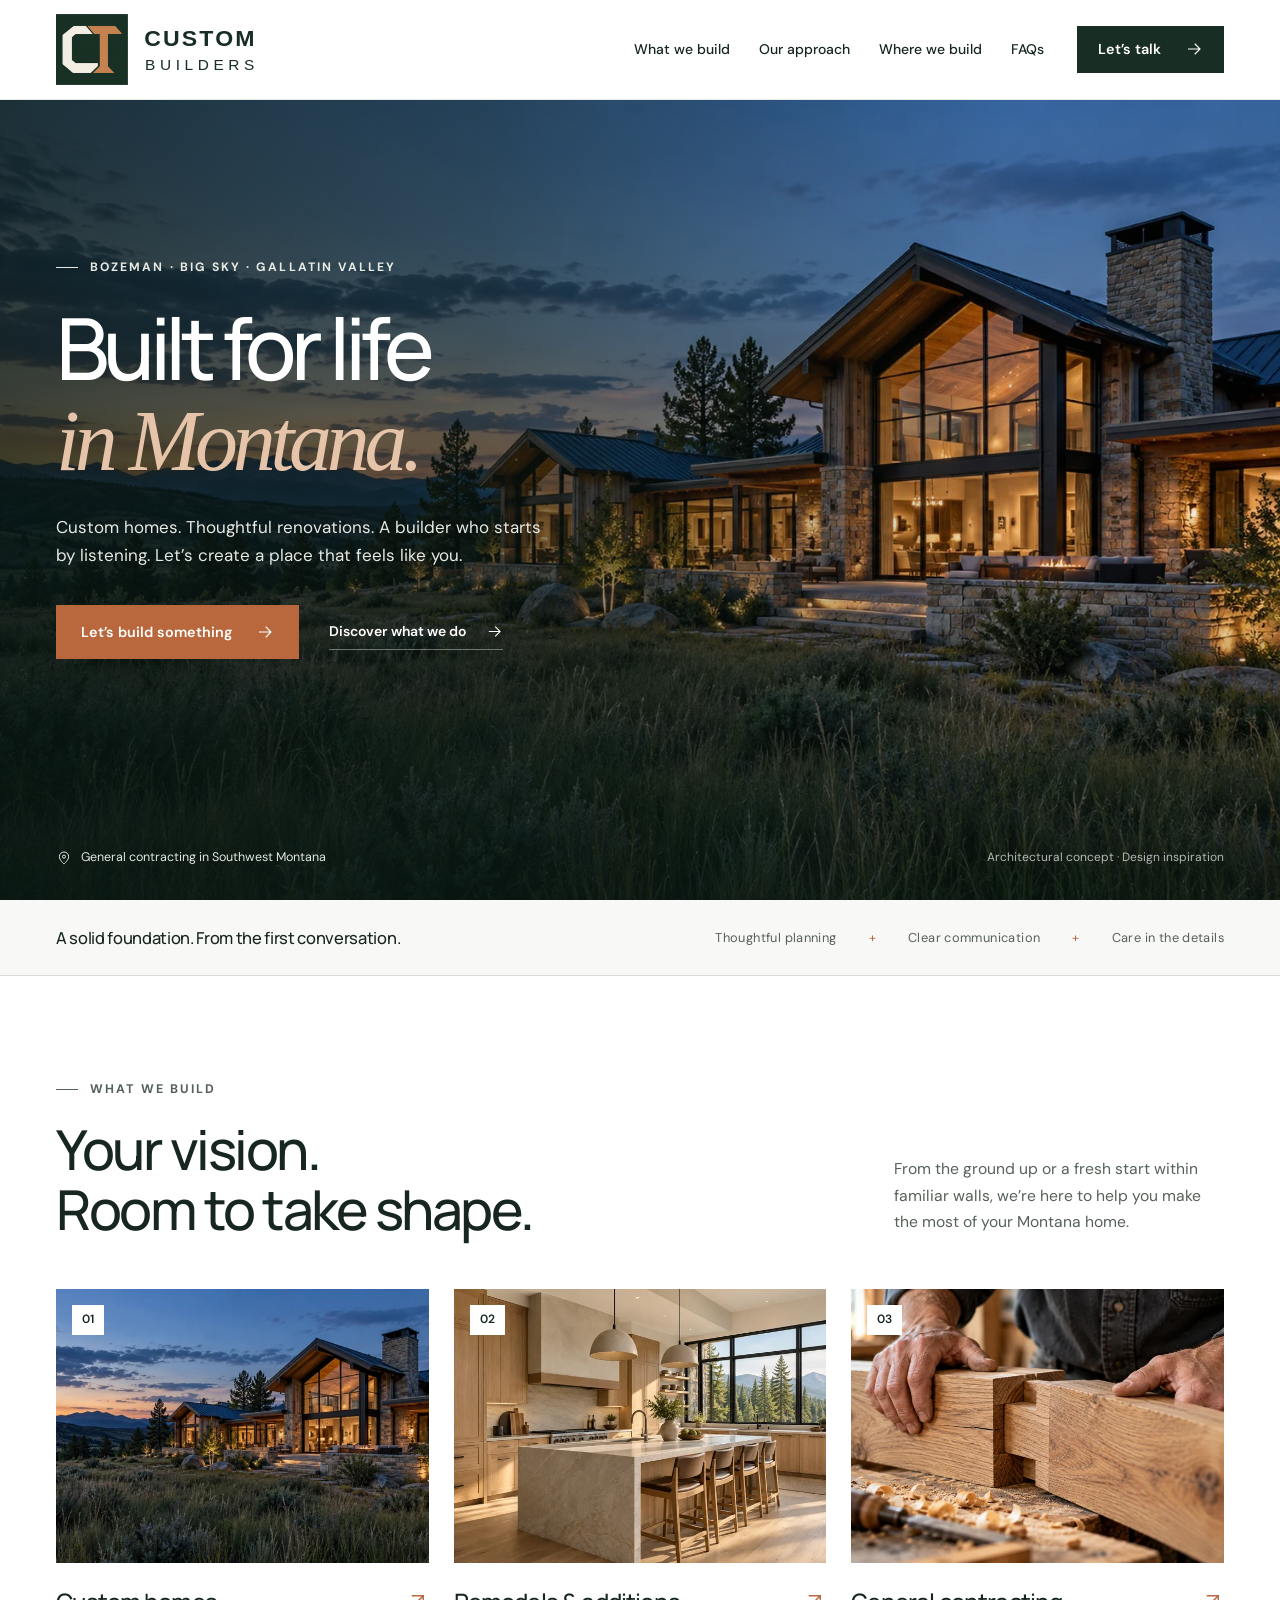
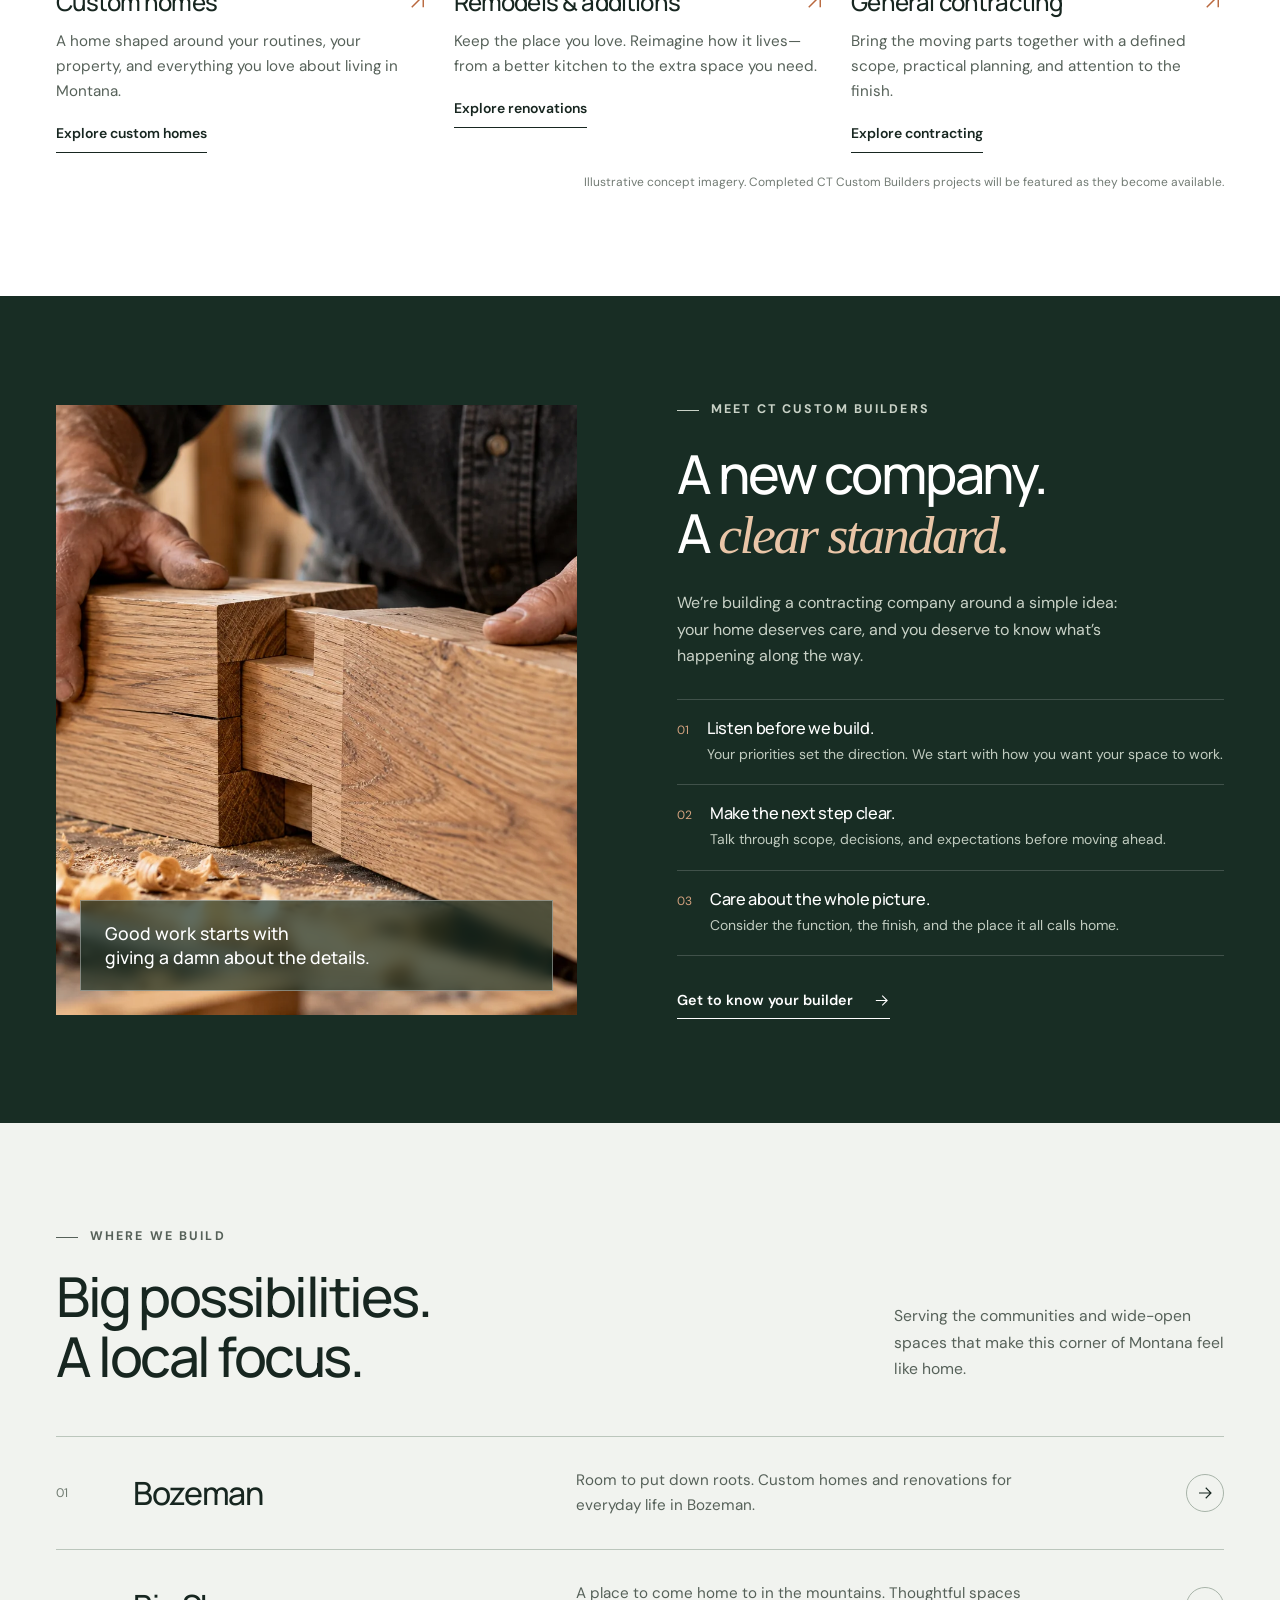
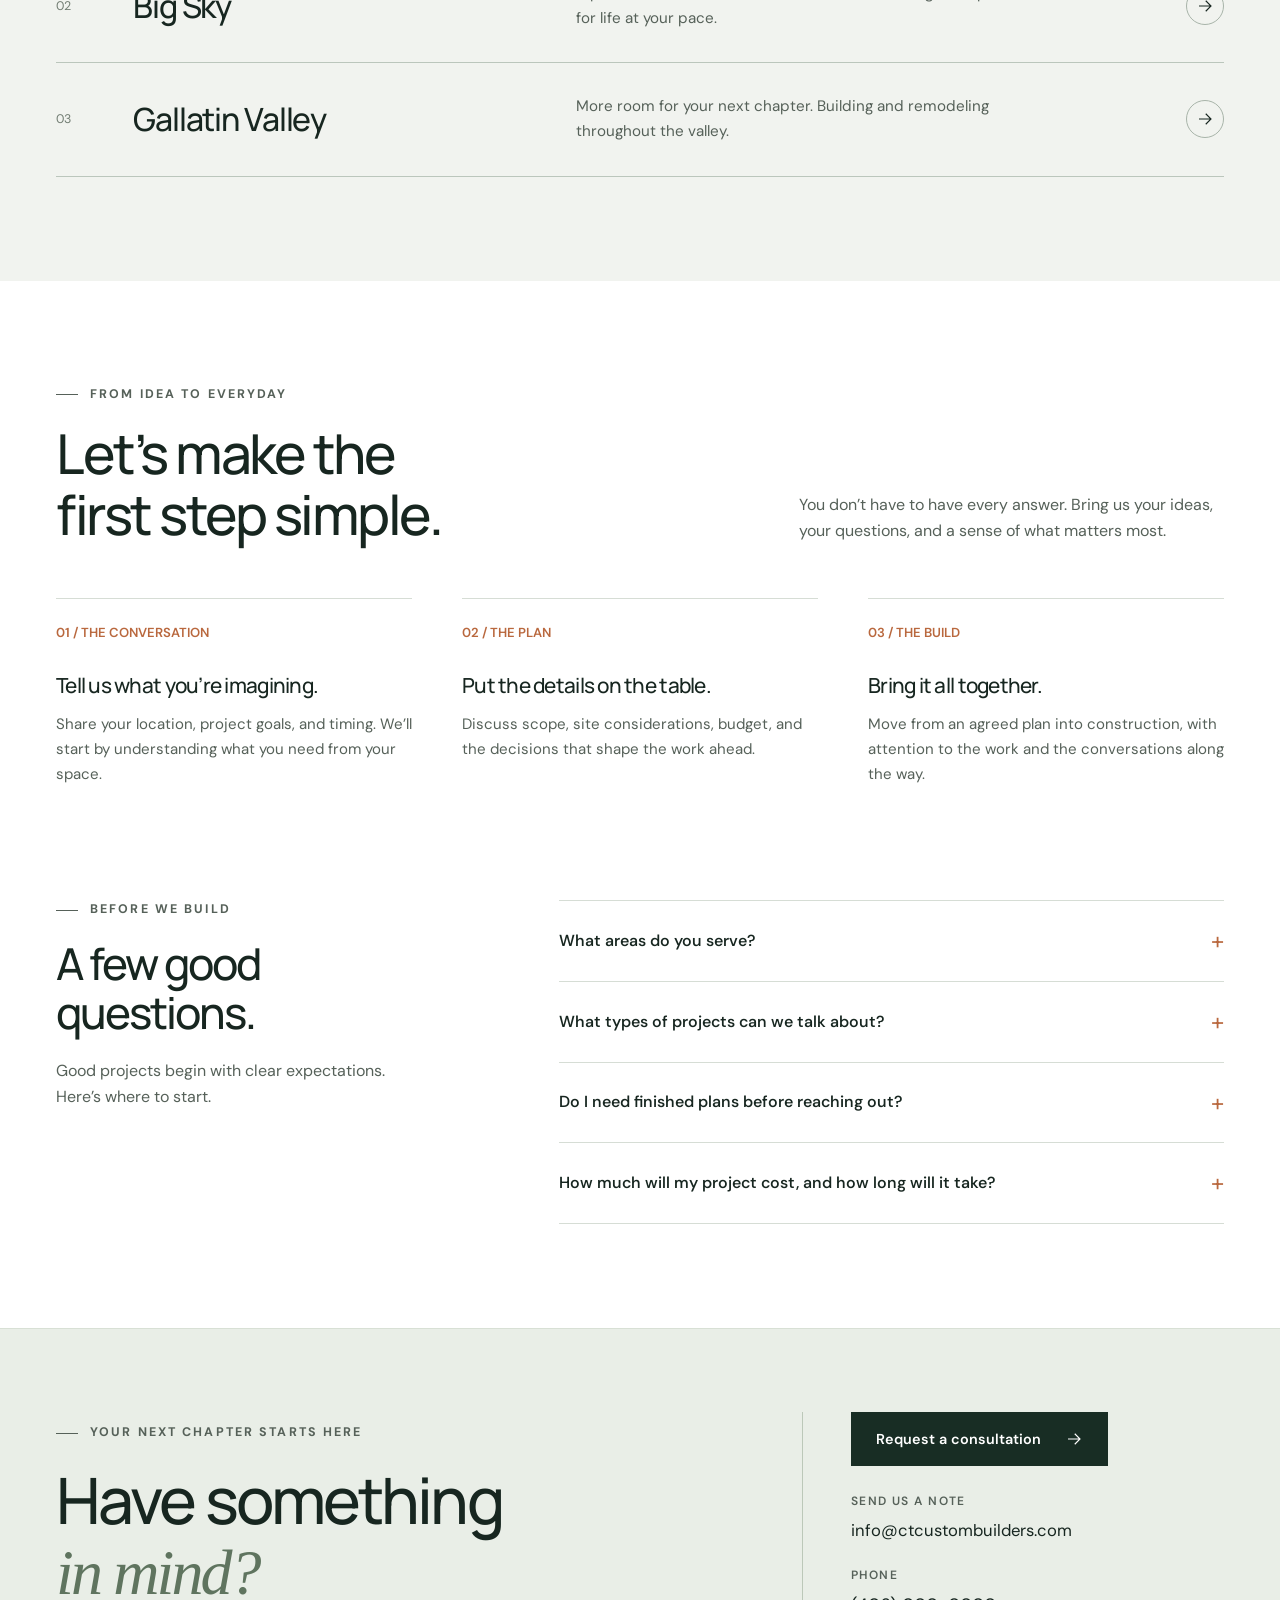
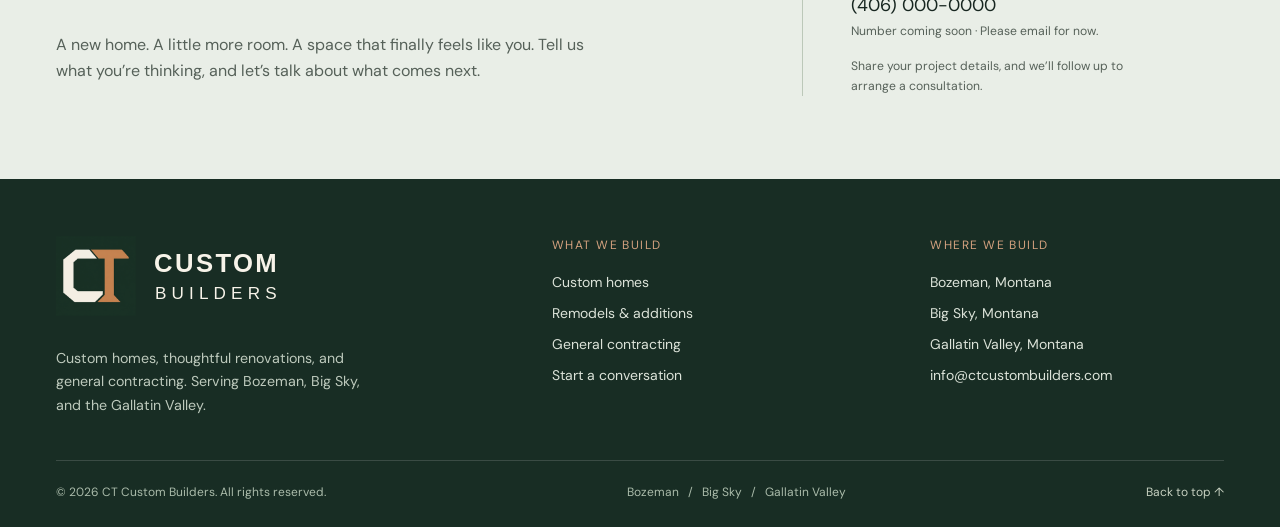
==== commit 2689d8ee: "Add consultation request modal and update contact email Connect project inquiry forms to a validated" ====
--- a/index.html
+++ b/index.html
@@ -1,5 +1,5 @@
-<!DOCTYPE html><html lang="en-US"><head><meta charset="utf-8"><meta name="viewport" content="width=device-width,initial-scale=1"><title>CT Custom Builders | Bozeman &amp; Big Sky Custom Home Builder</title><meta name="description" content="Custom homes, remodels, additions and general contracting in Bozeman, Big Sky and the Gallatin Valley. Start your project with CT Custom Builders."><meta name="robots" content="index,follow,max-image-preview:large"><meta name="theme-color" content="#182d24"><link rel="canonical" href="https://ctcustombuilders.com/"><link rel="icon" type="image/png" sizes="32x32" href="/assets/favicon-v2-32.png"><link rel="icon" type="image/png" sizes="192x192" href="/assets/favicon-v2-192.png"><link rel="shortcut icon" href="/favicon.ico?v=2"><link rel="apple-touch-icon" sizes="180x180" href="/assets/apple-touch-icon-v2.png"><meta property="og:type" content="website"><meta property="og:site_name" content="CT Custom Builders"><meta property="og:title" content="CT Custom Builders | Bozeman &amp; Big Sky Custom Home Builder"><meta property="og:description" content="Custom homes, remodels, additions and general contracting in Bozeman, Big Sky and the Gallatin Valley. Start your project with CT Custom Builders."><meta property="og:url" content="https://ctcustombuilders.com/"><meta property="og:locale" content="en_US"><meta name="twitter:card" content="summary"><meta name="twitter:title" content="CT Custom Builders | Bozeman &amp; Big Sky Custom Home Builder"><meta name="twitter:description" content="Custom homes, remodels, additions and general contracting in Bozeman, Big Sky and the Gallatin Valley. Start your project with CT Custom Builders."><link rel="preload" as="image" href="/assets/montana-home.webp" imagesrcset="/assets/montana-home-800.webp 800w, /assets/montana-home.webp 1672w" imagesizes="100vw"><link rel="preconnect" href="https://fonts.googleapis.com"><link rel="preconnect" href="https://fonts.gstatic.com" crossorigin><link href="https://fonts.googleapis.com/css2?family=DM+Sans:wght@400;450;500;550;600;650;700&family=Manrope:wght@400;500;600;650;700;750;800&display=swap" rel="stylesheet"><link rel="stylesheet" href="/assets/site.css?v=2"><script type="application/ld+json">{"@context": "https://schema.org", "@graph": [{"@type": "Organization", "@id": "https://ctcustombuilders.com/#organization", "name": "CT Custom Builders", "url": "https://ctcustombuilders.com/", "email": "ingo@ctcustombuilders.com", "logo": "https://ctcustombuilders.com/assets/ctcb-mark-v2.png", "description": "A contracting company serving Bozeman, Big Sky, and the Gallatin Valley, Montana.", "areaServed": [{"@type": "City", "name": "Bozeman, Montana"}, {"@type": "Place", "name": "Big Sky, Montana"}, {"@type": "Place", "name": "Gallatin Valley, Montana"}]}, {"@type": "WebSite", "@id": "https://ctcustombuilders.com/#website", "url": "https://ctcustombuilders.com/", "name": "CT Custom Builders", "publisher": {"@id": "https://ctcustombuilders.com/#organization"}}, {"@type": "WebPage", "@id": "https://ctcustombuilders.com/#webpage", "url": "https://ctcustombuilders.com/", "name": "CT Custom Builders | Bozeman & Big Sky Custom Home Builder", "description": "Custom homes, remodels, additions and general contracting in Bozeman, Big Sky and the Gallatin Valley. Start your project with CT Custom Builders.", "isPartOf": {"@id": "https://ctcustombuilders.com/#website"}, "about": {"@id": "https://ctcustombuilders.com/#organization"}, "inLanguage": "en-US"}]}</script><script src="/assets/site.js" defer></script></head><body><a class="skip" href="#main">Skip to content</a><header class="site-header"><div class="wrap header-inner"><a class="brand" href="/" aria-label="CT Custom Builders home"><img class="brand-logo" src="/assets/ctcb-logo-v2-dark.svg" alt="CT Custom Builders" width="250" height="84" decoding="async"></a><nav class="desktop-nav" aria-label="Main navigation"><a href="/#services">What we build</a><a href="/#approach">Our approach</a><a href="/#service-areas">Where we build</a><a href="/#questions">FAQs</a><a class="button dark" href="#contact">Let’s talk <svg viewBox="0 0 24 24" fill="none" stroke="currentColor" stroke-width="1.5" aria-hidden="true"><path d="M4 12h15M13 5l7 7-7 7"/></svg></a></nav><button class="menu-toggle" type="button" aria-expanded="false" aria-controls="mobile-nav">Menu <svg viewBox="0 0 24 24" fill="none" stroke="currentColor" stroke-width="1.5" aria-hidden="true"><path d="M4 7h16M4 12h16M4 17h16"/></svg></button><nav id="mobile-nav" class="mobile-nav" aria-label="Mobile navigation"><a href="/#services">What we build</a><a href="/#approach">Our approach</a><a href="/#service-areas">Where we build</a><a href="/#questions">FAQs</a><a class="button dark" href="#contact">Let’s talk <svg viewBox="0 0 24 24" fill="none" stroke="currentColor" stroke-width="1.5" aria-hidden="true"><path d="M4 12h15M13 5l7 7-7 7"/></svg></a></nav></div></header><main id="main"><section class="hero" aria-labelledby="hero-title"><img class="hero-image" src="/assets/montana-home.webp" srcset="/assets/montana-home-800.webp 800w, /assets/montana-home.webp 1672w" sizes="100vw" alt="Architectural concept of a timber and stone Montana home at dusk" width="1672" height="941" fetchpriority="high"><div class="wrap hero-inner"><div class="eyebrow">Bozeman · Big Sky · Gallatin Valley</div><h1 id="hero-title">Built for life<br><em>in Montana.</em></h1><p class="hero-copy">Custom homes. Thoughtful renovations. A builder who starts by listening. Let’s create a place that feels like you.</p><div class="hero-actions"><a class="button copper" href="#contact">Let’s build something <svg viewBox="0 0 24 24" fill="none" stroke="currentColor" stroke-width="1.5" aria-hidden="true"><path d="M4 12h15M13 5l7 7-7 7"/></svg></a><a class="text-link" href="#services">Discover what we do <svg viewBox="0 0 24 24" fill="none" stroke="currentColor" stroke-width="1.5" aria-hidden="true"><path d="M4 12h15M13 5l7 7-7 7"/></svg></a></div></div><div class="wrap hero-bottom"><span class="location"><svg viewBox="0 0 24 24" fill="none" stroke="currentColor" stroke-width="1.5" aria-hidden="true"><path d="M19 10c0 5-7 11-7 11S5 15 5 10a7 7 0 1 1 14 0Z"/><circle cx="12" cy="10" r="2.3"/></svg> General contracting in Southwest Montana</span><span class="concept">Architectural concept · Design inspiration</span></div></section><div class="intro-ribbon"><div class="wrap"><p>A solid foundation. From the first conversation.</p><div class="ribbon-items"><span>Thoughtful planning</span><span>Clear communication</span><span>Care in the details</span></div></div></div>
+<!DOCTYPE html><html lang="en-US"><head><meta charset="utf-8"><meta name="viewport" content="width=device-width,initial-scale=1"><title>CT Custom Builders | Bozeman &amp; Big Sky Custom Home Builder</title><meta name="description" content="Custom homes, remodels, additions and general contracting in Bozeman, Big Sky and the Gallatin Valley. Start your project with CT Custom Builders."><meta name="robots" content="index,follow,max-image-preview:large"><meta name="theme-color" content="#182d24"><link rel="canonical" href="https://ctcustombuilders.com/"><link rel="icon" type="image/png" sizes="32x32" href="/assets/favicon-v2-32.png"><link rel="icon" type="image/png" sizes="192x192" href="/assets/favicon-v2-192.png"><link rel="shortcut icon" href="/favicon.ico?v=2"><link rel="apple-touch-icon" sizes="180x180" href="/assets/apple-touch-icon-v2.png"><meta property="og:type" content="website"><meta property="og:site_name" content="CT Custom Builders"><meta property="og:title" content="CT Custom Builders | Bozeman &amp; Big Sky Custom Home Builder"><meta property="og:description" content="Custom homes, remodels, additions and general contracting in Bozeman, Big Sky and the Gallatin Valley. Start your project with CT Custom Builders."><meta property="og:url" content="https://ctcustombuilders.com/"><meta property="og:locale" content="en_US"><meta name="twitter:card" content="summary"><meta name="twitter:title" content="CT Custom Builders | Bozeman &amp; Big Sky Custom Home Builder"><meta name="twitter:description" content="Custom homes, remodels, additions and general contracting in Bozeman, Big Sky and the Gallatin Valley. Start your project with CT Custom Builders."><link rel="preload" as="image" href="/assets/montana-home.webp" imagesrcset="/assets/montana-home-800.webp 800w, /assets/montana-home.webp 1672w" imagesizes="100vw"><link rel="preconnect" href="https://fonts.googleapis.com"><link rel="preconnect" href="https://fonts.gstatic.com" crossorigin><link href="https://fonts.googleapis.com/css2?family=DM+Sans:wght@400;450;500;550;600;650;700&family=Manrope:wght@400;500;600;650;700;750;800&display=swap" rel="stylesheet"><link rel="stylesheet" href="/assets/site.css?v=3"><script type="application/ld+json">{"@context": "https://schema.org", "@graph": [{"@type": "Organization", "@id": "https://ctcustombuilders.com/#organization", "name": "CT Custom Builders", "url": "https://ctcustombuilders.com/", "email": "info@ctcustombuilders.com", "logo": "https://ctcustombuilders.com/assets/ctcb-mark-v2.png", "description": "A contracting company serving Bozeman, Big Sky, and the Gallatin Valley, Montana.", "areaServed": [{"@type": "City", "name": "Bozeman, Montana"}, {"@type": "Place", "name": "Big Sky, Montana"}, {"@type": "Place", "name": "Gallatin Valley, Montana"}]}, {"@type": "WebSite", "@id": "https://ctcustombuilders.com/#website", "url": "https://ctcustombuilders.com/", "name": "CT Custom Builders", "publisher": {"@id": "https://ctcustombuilders.com/#organization"}}, {"@type": "WebPage", "@id": "https://ctcustombuilders.com/#webpage", "url": "https://ctcustombuilders.com/", "name": "CT Custom Builders | Bozeman & Big Sky Custom Home Builder", "description": "Custom homes, remodels, additions and general contracting in Bozeman, Big Sky and the Gallatin Valley. Start your project with CT Custom Builders.", "isPartOf": {"@id": "https://ctcustombuilders.com/#website"}, "about": {"@id": "https://ctcustombuilders.com/#organization"}, "inLanguage": "en-US"}]}</script><script src="/assets/site.js?v=3" defer></script></head><body><a class="skip" href="#main">Skip to content</a><header class="site-header"><div class="wrap header-inner"><a class="brand" href="/" aria-label="CT Custom Builders home"><img class="brand-logo" src="/assets/ctcb-logo-v2-dark.svg" alt="CT Custom Builders" width="250" height="84" decoding="async"></a><nav class="desktop-nav" aria-label="Main navigation"><a href="/#services">What we build</a><a href="/#approach">Our approach</a><a href="/#service-areas">Where we build</a><a href="/#questions">FAQs</a><a class="button dark" href="#contact" data-consult-open aria-haspopup="dialog" aria-controls="consultation-modal">Let’s talk <svg viewBox="0 0 24 24" fill="none" stroke="currentColor" stroke-width="1.5" aria-hidden="true"><path d="M4 12h15M13 5l7 7-7 7"/></svg></a></nav><button class="menu-toggle" type="button" aria-expanded="false" aria-controls="mobile-nav">Menu <svg viewBox="0 0 24 24" fill="none" stroke="currentColor" stroke-width="1.5" aria-hidden="true"><path d="M4 7h16M4 12h16M4 17h16"/></svg></button><nav id="mobile-nav" class="mobile-nav" aria-label="Mobile navigation"><a href="/#services">What we build</a><a href="/#approach">Our approach</a><a href="/#service-areas">Where we build</a><a href="/#questions">FAQs</a><a class="button dark" href="#contact" data-consult-open aria-haspopup="dialog" aria-controls="consultation-modal">Let’s talk <svg viewBox="0 0 24 24" fill="none" stroke="currentColor" stroke-width="1.5" aria-hidden="true"><path d="M4 12h15M13 5l7 7-7 7"/></svg></a></nav></div></header><main id="main"><section class="hero" aria-labelledby="hero-title"><img class="hero-image" src="/assets/montana-home.webp" srcset="/assets/montana-home-800.webp 800w, /assets/montana-home.webp 1672w" sizes="100vw" alt="Architectural concept of a timber and stone Montana home at dusk" width="1672" height="941" fetchpriority="high"><div class="wrap hero-inner"><div class="eyebrow">Bozeman · Big Sky · Gallatin Valley</div><h1 id="hero-title">Built for life<br><em>in Montana.</em></h1><p class="hero-copy">Custom homes. Thoughtful renovations. A builder who starts by listening. Let’s create a place that feels like you.</p><div class="hero-actions"><a class="button copper" href="#contact" data-consult-open aria-haspopup="dialog" aria-controls="consultation-modal">Let’s build something <svg viewBox="0 0 24 24" fill="none" stroke="currentColor" stroke-width="1.5" aria-hidden="true"><path d="M4 12h15M13 5l7 7-7 7"/></svg></a><a class="text-link" href="#services">Discover what we do <svg viewBox="0 0 24 24" fill="none" stroke="currentColor" stroke-width="1.5" aria-hidden="true"><path d="M4 12h15M13 5l7 7-7 7"/></svg></a></div></div><div class="wrap hero-bottom"><span class="location"><svg viewBox="0 0 24 24" fill="none" stroke="currentColor" stroke-width="1.5" aria-hidden="true"><path d="M19 10c0 5-7 11-7 11S5 15 5 10a7 7 0 1 1 14 0Z"/><circle cx="12" cy="10" r="2.3"/></svg> General contracting in Southwest Montana</span><span class="concept">Architectural concept · Design inspiration</span></div></section><div class="intro-ribbon"><div class="wrap"><p>A solid foundation. From the first conversation.</p><div class="ribbon-items"><span>Thoughtful planning</span><span>Clear communication</span><span>Care in the details</span></div></div></div>
 <section class="section" id="services"><div class="wrap"><div class="section-top"><div><div class="eyebrow">What we build</div><h2>Your vision.<br>Room to take shape.</h2></div><p>From the ground up or a fresh start within familiar walls, we’re here to help you make the most of your Montana home.</p></div><div class="service-grid"><article class="service-card"><a class="service-photo" href="/services/custom-homes/" aria-label="Custom homes"><img src="/assets/montana-home-800.webp" alt="Illustrative mountain-modern home with timber, stone and large windows" width="800" height="533" loading="lazy" decoding="async"><span class="number">01</span></a><a class="service-title" href="/services/custom-homes/"><h3>Custom homes</h3><svg viewBox="0 0 24 24" fill="none" stroke="currentColor" stroke-width="1.5" aria-hidden="true"><path d="M6 18 18 6M6 6h12v12"/></svg></a><p>A home shaped around your routines, your property, and everything you love about living in Montana.</p><a class="text-link" href="/services/custom-homes/">Explore custom homes</a></article><article class="service-card"><a class="service-photo" href="/services/remodels-additions/" aria-label="Remodels &amp; additions"><img src="/assets/kitchen-800.webp" alt="Illustrative kitchen with oak cabinetry and a pale stone island" width="800" height="533" loading="lazy" decoding="async"><span class="number">02</span></a><a class="service-title" href="/services/remodels-additions/"><h3>Remodels &amp; additions</h3><svg viewBox="0 0 24 24" fill="none" stroke="currentColor" stroke-width="1.5" aria-hidden="true"><path d="M6 18 18 6M6 6h12v12"/></svg></a><p>Keep the place you love. Reimagine how it lives—from a better kitchen to the extra space you need.</p><a class="text-link" href="/services/remodels-additions/">Explore renovations</a></article><article class="service-card"><a class="service-photo" href="/services/general-contracting/" aria-label="General contracting"><img src="/assets/craft-800.webp" alt="Illustrative close-up of hands fitting timber joinery" width="800" height="533" loading="lazy" decoding="async"><span class="number">03</span></a><a class="service-title" href="/services/general-contracting/"><h3>General contracting</h3><svg viewBox="0 0 24 24" fill="none" stroke="currentColor" stroke-width="1.5" aria-hidden="true"><path d="M6 18 18 6M6 6h12v12"/></svg></a><p>Bring the moving parts together with a defined scope, practical planning, and attention to the finish.</p><a class="text-link" href="/services/general-contracting/">Explore contracting</a></article></div><p class="image-note">Illustrative concept imagery. Completed CT Custom Builders projects will be featured as they become available.</p></div></section>
-<section class="section approach-section" id="approach"><div class="wrap approach-grid"><div class="approach-photo"><img src="/assets/craft.webp" alt="Illustrative detail of a carpenter fitting oak joinery by hand" width="1536" height="1024" loading="lazy" decoding="async"><div class="photo-tag">Good work starts with<br>giving a damn about the details.</div></div><div class="approach-copy"><div class="eyebrow">Meet CT Custom Builders</div><h2>A new company.<br>A <em>clear standard.</em></h2><p>We’re building a contracting company around a simple idea: your home deserves care, and you deserve to know what’s happening along the way.</p><div class="principles"><div class="principle"><span>01</span><div><h3>Listen before we build.</h3><p>Your priorities set the direction. We start with how you want your space to work.</p></div></div><div class="principle"><span>02</span><div><h3>Make the next step clear.</h3><p>Talk through scope, decisions, and expectations before moving ahead.</p></div></div><div class="principle"><span>03</span><div><h3>Care about the whole picture.</h3><p>Consider the function, the finish, and the place it all calls home.</p></div></div></div><a class="text-link" href="#contact">Get to know your builder <svg viewBox="0 0 24 24" fill="none" stroke="currentColor" stroke-width="1.5" aria-hidden="true"><path d="M4 12h15M13 5l7 7-7 7"/></svg></a></div></div></section>
+<section class="section approach-section" id="approach"><div class="wrap approach-grid"><div class="approach-photo"><img src="/assets/craft.webp" alt="Illustrative detail of a carpenter fitting oak joinery by hand" width="1536" height="1024" loading="lazy" decoding="async"><div class="photo-tag">Good work starts with<br>giving a damn about the details.</div></div><div class="approach-copy"><div class="eyebrow">Meet CT Custom Builders</div><h2>A new company.<br>A <em>clear standard.</em></h2><p>We’re building a contracting company around a simple idea: your home deserves care, and you deserve to know what’s happening along the way.</p><div class="principles"><div class="principle"><span>01</span><div><h3>Listen before we build.</h3><p>Your priorities set the direction. We start with how you want your space to work.</p></div></div><div class="principle"><span>02</span><div><h3>Make the next step clear.</h3><p>Talk through scope, decisions, and expectations before moving ahead.</p></div></div><div class="principle"><span>03</span><div><h3>Care about the whole picture.</h3><p>Consider the function, the finish, and the place it all calls home.</p></div></div></div><a class="text-link" href="#contact" data-consult-open aria-haspopup="dialog" aria-controls="consultation-modal">Get to know your builder <svg viewBox="0 0 24 24" fill="none" stroke="currentColor" stroke-width="1.5" aria-hidden="true"><path d="M4 12h15M13 5l7 7-7 7"/></svg></a></div></div></section>
 <section class="section areas-section" id="service-areas"><div class="wrap"><div class="section-top"><div><div class="eyebrow">Where we build</div><h2>Big possibilities.<br>A local focus.</h2></div><p>Serving the communities and wide-open spaces that make this corner of Montana feel like home.</p></div><div class="area-list"><a class="area-row" href="/areas/bozeman/"><span class="area-number">01</span><h3>Bozeman</h3><p>Room to put down roots. Custom homes and renovations for everyday life in Bozeman.</p><span class="round-arrow"><svg viewBox="0 0 24 24" fill="none" stroke="currentColor" stroke-width="1.5" aria-hidden="true"><path d="M4 12h15M13 5l7 7-7 7"/></svg></span></a><a class="area-row" href="/areas/big-sky/"><span class="area-number">02</span><h3>Big Sky</h3><p>A place to come home to in the mountains. Thoughtful spaces for life at your pace.</p><span class="round-arrow"><svg viewBox="0 0 24 24" fill="none" stroke="currentColor" stroke-width="1.5" aria-hidden="true"><path d="M4 12h15M13 5l7 7-7 7"/></svg></span></a><a class="area-row" href="/areas/gallatin-valley/"><span class="area-number">03</span><h3>Gallatin Valley</h3><p>More room for your next chapter. Building and remodeling throughout the valley.</p><span class="round-arrow"><svg viewBox="0 0 24 24" fill="none" stroke="currentColor" stroke-width="1.5" aria-hidden="true"><path d="M4 12h15M13 5l7 7-7 7"/></svg></span></a></div></div></section>
-<section class="section" id="process"><div class="wrap"><div class="process-top"><div><div class="eyebrow">From idea to everyday</div><h2>Let’s make the<br>first step simple.</h2></div><p>You don’t have to have every answer. Bring us your ideas, your questions, and a sense of what matters most.</p></div><div class="process-grid"><div class="process-item"><span class="step">01 / THE CONVERSATION</span><h3>Tell us what you’re imagining.</h3><p>Share your location, project goals, and timing. We’ll start by understanding what you need from your space.</p></div><div class="process-item"><span class="step">02 / THE PLAN</span><h3>Put the details on the table.</h3><p>Discuss scope, site considerations, budget, and the decisions that shape the work ahead.</p></div><div class="process-item"><span class="step">03 / THE BUILD</span><h3>Bring it all together.</h3><p>Move from an agreed plan into construction, with attention to the work and the conversations along the way.</p></div></div></div></section><section class="section faq-section" id="questions"><div class="wrap faq-grid"><div class="faq-intro"><div class="eyebrow">Before we build</div><h2>A few good questions.</h2><p>Good projects begin with clear expectations. Here’s where to start.</p></div><div class="faq-list"><details><summary>What areas do you serve?</summary><div class="answer">CT Custom Builders serves Bozeman, Big Sky, and the Gallatin Valley in Montana. Email us your project location so we can discuss access, scope, and scheduling.</div></details><details><summary>What types of projects can we talk about?</summary><div class="answer">We welcome conversations about custom homes, kitchen and bathroom remodels, whole-home renovations, additions, and general contracting. Start with your goals, and we can work through the right scope for your property.</div></details><details><summary>Do I need finished plans before reaching out?</summary><div class="answer">No. You can start with an idea, inspiration images, or preliminary drawings. If you already have an architect or a complete set of plans, include that information when you get in touch.</div></details><details><summary>How much will my project cost, and how long will it take?</summary><div class="answer">Every project has its own scope, site conditions, materials, and schedule. We’ll need to understand those details before discussing a realistic budget and timeline. A short project description is a good first step.</div></details></div></div></section><section class="contact-section" id="contact" aria-labelledby="contact-title"><div class="wrap contact-grid"><div><div class="eyebrow">Your next chapter starts here</div><h2 id="contact-title">Have something<br><em>in mind?</em></h2><p class="contact-intro">A new home. A little more room. A space that finally feels like you. Tell us what you’re thinking, and let’s talk about what comes next.</p></div><div class="contact-details"><a class="button dark" href="mailto:ingo@ctcustombuilders.com?subject=Let%E2%80%99s%20talk%20about%20my%20project&amp;body=Hello%20CT%20Custom%20Builders%2C%0A%0AI%20would%20like%20to%20discuss%20a%20project.%0A%0AName%3A%0AProject%20location%3A%0AProject%20type%3A%0APreferred%20timeline%3A%0AA%20little%20about%20my%20plans%3A%0A%0AThank%20you%21">Email us about your project <svg viewBox="0 0 24 24" fill="none" stroke="currentColor" stroke-width="1.5" aria-hidden="true"><path d="M4 12h15M13 5l7 7-7 7"/></svg></a><div><span class="contact-label">Send us a note</span><a class="contact-email" href="mailto:ingo@ctcustombuilders.com">ingo@ctcustombuilders.com</a></div><div class="phone-line"><span class="contact-label">Phone</span><span class="phone-number">(406) 000-0000</span><span class="phone-note">Number coming soon · Please email for now.</span></div><p class="email-note">Include your project location, a few details, and your preferred timing. The button opens your email app.</p></div></div></section></main><footer class="site-footer"><div class="wrap"><div class="footer-main"><div class="footer-brand"><a class="brand" href="/" aria-label="CT Custom Builders home"><img class="brand-logo" src="/assets/ctcb-logo-v2-light.svg" alt="CT Custom Builders" width="250" height="84" decoding="async"></a><p>Custom homes, thoughtful renovations, and general contracting. Serving Bozeman, Big Sky, and the Gallatin Valley.</p></div><div><div class="footer-heading">What we build</div><nav class="footer-links" aria-label="Services"><a href="/services/custom-homes/">Custom homes</a><a href="/services/remodels-additions/">Remodels &amp; additions</a><a href="/services/general-contracting/">General contracting</a><a href="#contact">Start a conversation</a></nav></div><div><div class="footer-heading">Where we build</div><nav class="footer-links" aria-label="Service areas"><a href="/areas/bozeman/">Bozeman, Montana</a><a href="/areas/big-sky/">Big Sky, Montana</a><a href="/areas/gallatin-valley/">Gallatin Valley, Montana</a><a href="mailto:ingo@ctcustombuilders.com">ingo@ctcustombuilders.com</a></nav></div></div><div class="footer-bottom"><span>© 2026 CT Custom Builders. All rights reserved.</span><span>Bozeman &nbsp; / &nbsp; Big Sky &nbsp; / &nbsp; Gallatin Valley</span><a href="/#main">Back to top ↑</a></div></div></footer></body></html>+<section class="section" id="process"><div class="wrap"><div class="process-top"><div><div class="eyebrow">From idea to everyday</div><h2>Let’s make the<br>first step simple.</h2></div><p>You don’t have to have every answer. Bring us your ideas, your questions, and a sense of what matters most.</p></div><div class="process-grid"><div class="process-item"><span class="step">01 / THE CONVERSATION</span><h3>Tell us what you’re imagining.</h3><p>Share your location, project goals, and timing. We’ll start by understanding what you need from your space.</p></div><div class="process-item"><span class="step">02 / THE PLAN</span><h3>Put the details on the table.</h3><p>Discuss scope, site considerations, budget, and the decisions that shape the work ahead.</p></div><div class="process-item"><span class="step">03 / THE BUILD</span><h3>Bring it all together.</h3><p>Move from an agreed plan into construction, with attention to the work and the conversations along the way.</p></div></div></div></section><section class="section faq-section" id="questions"><div class="wrap faq-grid"><div class="faq-intro"><div class="eyebrow">Before we build</div><h2>A few good questions.</h2><p>Good projects begin with clear expectations. Here’s where to start.</p></div><div class="faq-list"><details><summary>What areas do you serve?</summary><div class="answer">CT Custom Builders serves Bozeman, Big Sky, and the Gallatin Valley in Montana. Email us your project location so we can discuss access, scope, and scheduling.</div></details><details><summary>What types of projects can we talk about?</summary><div class="answer">We welcome conversations about custom homes, kitchen and bathroom remodels, whole-home renovations, additions, and general contracting. Start with your goals, and we can work through the right scope for your property.</div></details><details><summary>Do I need finished plans before reaching out?</summary><div class="answer">No. You can start with an idea, inspiration images, or preliminary drawings. If you already have an architect or a complete set of plans, include that information when you get in touch.</div></details><details><summary>How much will my project cost, and how long will it take?</summary><div class="answer">Every project has its own scope, site conditions, materials, and schedule. We’ll need to understand those details before discussing a realistic budget and timeline. A short project description is a good first step.</div></details></div></div></section><section class="contact-section" id="contact" aria-labelledby="contact-title"><div class="wrap contact-grid"><div><div class="eyebrow">Your next chapter starts here</div><h2 id="contact-title">Have something<br><em>in mind?</em></h2><p class="contact-intro">A new home. A little more room. A space that finally feels like you. Tell us what you’re thinking, and let’s talk about what comes next.</p></div><div class="contact-details"><a class="button dark" href="#contact" data-consult-open aria-haspopup="dialog" aria-controls="consultation-modal">Request a consultation <svg viewBox="0 0 24 24" fill="none" stroke="currentColor" stroke-width="1.5" aria-hidden="true"><path d="M4 12h15M13 5l7 7-7 7"/></svg></a><div><span class="contact-label">Send us a note</span><a class="contact-email" href="mailto:info@ctcustombuilders.com">info@ctcustombuilders.com</a></div><div class="phone-line"><span class="contact-label">Phone</span><span class="phone-number">(406) 000-0000</span><span class="phone-note">Number coming soon · Please email for now.</span></div><p class="email-note">Share your project details, and we’ll follow up to arrange a consultation.</p></div></div></section></main><footer class="site-footer"><div class="wrap"><div class="footer-main"><div class="footer-brand"><a class="brand" href="/" aria-label="CT Custom Builders home"><img class="brand-logo" src="/assets/ctcb-logo-v2-light.svg" alt="CT Custom Builders" width="250" height="84" decoding="async"></a><p>Custom homes, thoughtful renovations, and general contracting. Serving Bozeman, Big Sky, and the Gallatin Valley.</p></div><div><div class="footer-heading">What we build</div><nav class="footer-links" aria-label="Services"><a href="/services/custom-homes/">Custom homes</a><a href="/services/remodels-additions/">Remodels &amp; additions</a><a href="/services/general-contracting/">General contracting</a><a href="#contact" data-consult-open aria-haspopup="dialog" aria-controls="consultation-modal">Start a conversation</a></nav></div><div><div class="footer-heading">Where we build</div><nav class="footer-links" aria-label="Service areas"><a href="/areas/bozeman/">Bozeman, Montana</a><a href="/areas/big-sky/">Big Sky, Montana</a><a href="/areas/gallatin-valley/">Gallatin Valley, Montana</a><a href="mailto:info@ctcustombuilders.com">info@ctcustombuilders.com</a></nav></div></div><div class="footer-bottom"><span>© 2026 CT Custom Builders. All rights reserved.</span><span>Bozeman &nbsp; / &nbsp; Big Sky &nbsp; / &nbsp; Gallatin Valley</span><a href="/#main">Back to top ↑</a></div></div></footer><dialog class="consult-dialog" id="consultation-modal" aria-labelledby="consult-title" aria-describedby="consult-intro"><div class="consult-shell"><div class="consult-heading"><button class="consult-close" type="button" data-consult-close aria-label="Close consultation request"><svg viewBox="0 0 24 24" width="22" height="22" fill="none" stroke="currentColor" stroke-width="1.5" aria-hidden="true"><path d="m6 6 12 12M18 6 6 18"/></svg></button><div class="eyebrow">Request a consultation</div><h2 id="consult-title" tabindex="-1">Let’s talk about<br>your project.</h2><p id="consult-intro">Tell us what you have in mind. We’ll get in touch to arrange a time that works for you.</p></div><div class="consult-content"><form id="consultation-form" action="/api/consultation.php" method="post"><div class="consult-fields"><div class="consult-field consult-wide"><label for="consult-name">Name <span aria-hidden="true">*</span></label><input id="consult-name" name="name" type="text" autocomplete="name" maxlength="120" placeholder="Your full name" required></div><div class="consult-field consult-wide"><label for="consult-address">Project address <span aria-hidden="true">*</span></label><input id="consult-address" name="address" type="text" autocomplete="street-address" maxlength="400" placeholder="Street address, city, and ZIP code" required></div><div class="consult-field"><label for="consult-phone">Phone <span aria-hidden="true">*</span></label><input id="consult-phone" name="phone" type="tel" inputmode="tel" autocomplete="tel" maxlength="40" placeholder="(406) 555-0123" required></div><div class="consult-field"><label for="consult-email">Email <span aria-hidden="true">*</span></label><input id="consult-email" name="email" type="email" autocomplete="email" maxlength="254" placeholder="you@example.com" required></div><div class="consult-field consult-wide"><label for="consult-project">Tell us about your project <span aria-hidden="true">*</span></label><textarea id="consult-project" name="project" rows="4" maxlength="5000" placeholder="What are you hoping to build or change? Share your ideas and any timing you have in mind." required></textarea></div></div><div class="consult-trap" aria-hidden="true"><label for="consult-website">Leave this field empty</label><input id="consult-website" name="company_website" type="text" tabindex="-1" autocomplete="off"></div><p class="consult-status" id="consult-status" role="alert" tabindex="-1" hidden></p><div class="consult-actions"><p>We’ll use these details to respond to your request.<br>All five fields are required.</p><button class="button dark" type="submit"><span data-submit-label>Request a consultation</span><svg viewBox="0 0 24 24" width="18" height="18" fill="none" stroke="currentColor" stroke-width="1.5" aria-hidden="true"><path d="M4 12h15M13 5l7 7-7 7"/></svg></button></div><p class="consult-alternative">Prefer email? <a href="mailto:info@ctcustombuilders.com">info@ctcustombuilders.com</a></p></form><div class="consult-success" id="consult-success" hidden><span class="consult-success-icon" aria-hidden="true"><svg viewBox="0 0 24 24" width="30" height="30" fill="none" stroke="currentColor" stroke-width="1.5"><path d="m5 12 4 4L19 6"/></svg></span><h3 id="consult-success-title" tabindex="-1">Your request is on its way.</h3><p>Thank you for reaching out. We’ll contact you to talk through your project and arrange a consultation.</p><button class="button dark" type="button" data-consult-close>Done</button></div></div></div></dialog></body></html>
--- a/assets/site.css
+++ b/assets/site.css
@@ -15,3 +15,39 @@
 @media(max-width:1180px){.brand-logo{width:210px}}
 @media(max-width:850px){.header-inner{gap:12px}.brand-logo{width:190px}.site-footer .brand-logo{width:238px}}
 @media(max-width:380px){.site-header .brand-logo{width:180px}.header-inner{gap:10px}}
+
+/* Consultation request dialog */
+body.modal-open{overflow:hidden}
+.consult-dialog{width:min(690px,calc(100% - 32px));max-height:calc(100vh - 32px);max-height:calc(100dvh - 32px);padding:0;border:0;border-radius:3px;background:#fff;color:var(--ink);box-shadow:0 24px 100px #071c2266;overflow:auto;overscroll-behavior:contain}
+.consult-dialog::backdrop{background:#0b201cd1;backdrop-filter:blur(5px)}
+.consult-dialog [hidden]{display:none!important}
+.consult-heading{position:relative;padding:31px 36px 26px;background:var(--forest);color:#fff}
+.consult-heading .eyebrow{color:var(--sand);font-size:.75rem;margin-bottom:16px;padding-right:36px}
+.consult-heading h2{font-size:2.5rem;line-height:1.09;letter-spacing:-.05em;max-width:490px;padding-right:30px;outline:none}
+.consult-heading>p{color:#d4ddcf;font-size:.94rem;line-height:1.6;margin-top:16px;max-width:520px}
+.consult-close{position:absolute;top:17px;right:17px;display:flex;align-items:center;justify-content:center;width:44px;height:44px;padding:0;border:1px solid #ffffff55;background:transparent;color:#fff;border-radius:50%}
+.consult-close:hover{background:#ffffff16}
+.consult-content{padding:27px 36px 28px}
+.consult-fields{display:grid;grid-template-columns:1fr 1fr;gap:17px 18px}
+.consult-wide{grid-column:1/-1}
+.consult-field{min-width:0}
+.consult-field label{display:block;font-size:.875rem;font-weight:600;margin-bottom:7px;line-height:1.4}
+.consult-field label span{color:var(--accent-dark);margin-left:3px}
+.consult-field input,.consult-field textarea{display:block;width:100%;border:1px solid #bfc9bf;border-radius:2px;background:#fff;color:var(--ink);font:400 1rem/1.5 var(--sans);padding:11px 13px;min-height:47px;outline-offset:2px;transition:border-color .2s,box-shadow .2s}
+.consult-field textarea{resize:vertical;min-height:112px;max-height:300px}
+.consult-field input::placeholder,.consult-field textarea::placeholder{color:#657269;opacity:1}
+.consult-field input:focus,.consult-field textarea:focus{outline:2px solid var(--accent);outline-offset:1px;border-color:var(--accent);box-shadow:0 0 0 4px #b9683e15}
+.consult-field [aria-invalid=true]{border-color:#a33a25}
+.consult-trap{position:absolute!important;left:-10000px;width:1px;height:1px;overflow:hidden}
+.consult-actions{margin-top:23px;display:flex;align-items:center;justify-content:space-between;gap:18px}
+.consult-actions>p{font-size:.75rem;color:var(--muted);line-height:1.55;max-width:245px}
+.consult-actions .button{padding:15px 18px;gap:14px;flex-shrink:0;min-height:50px;font-size:.86rem}
+.consult-actions .button:disabled{cursor:wait;opacity:.7;transform:none}
+.consult-alternative{font-size:.8rem;color:var(--muted);border-top:1px solid var(--line);padding-top:18px;margin-top:23px!important}
+.consult-alternative a{color:var(--ink);text-decoration:underline;text-underline-offset:3px;overflow-wrap:anywhere}
+.consult-status{padding:12px 15px;margin-top:20px!important;font-size:.875rem;color:#81341e;background:#fff2ea;border-left:3px solid var(--accent);line-height:1.6}
+.consult-success{text-align:center;padding:18px 8px 15px}
+.consult-success-icon{width:62px;height:62px;background:var(--mist);color:var(--forest);display:flex;align-items:center;justify-content:center;border-radius:50%;margin:0 auto 23px}
+.consult-success h3{font-size:1.9rem;line-height:1.2;outline:none}
+.consult-success p{font-size:1rem;color:var(--muted);max-width:470px;margin:19px auto 25px}
+@media(max-width:600px){.consult-dialog{width:calc(100% - 20px);max-height:calc(100vh - 20px);max-height:calc(100dvh - 20px)}.consult-heading{padding:27px 22px 22px}.consult-heading h2{font-size:2.1rem;padding-right:20px}.consult-heading>p{font-size:.9rem}.consult-heading .eyebrow{font-size:.75rem;padding-right:40px}.consult-close{top:13px;right:13px}.consult-content{padding:24px 22px}.consult-fields{grid-template-columns:1fr;gap:17px}.consult-wide{grid-column:auto}.consult-actions{align-items:stretch;flex-direction:column;gap:16px}.consult-actions>p{max-width:100%}.consult-actions .button{width:100%;font-size:.94rem}.consult-alternative{font-size:.8rem;line-height:1.6}.consult-success{padding:15px 0}.consult-success h3{font-size:1.7rem}}
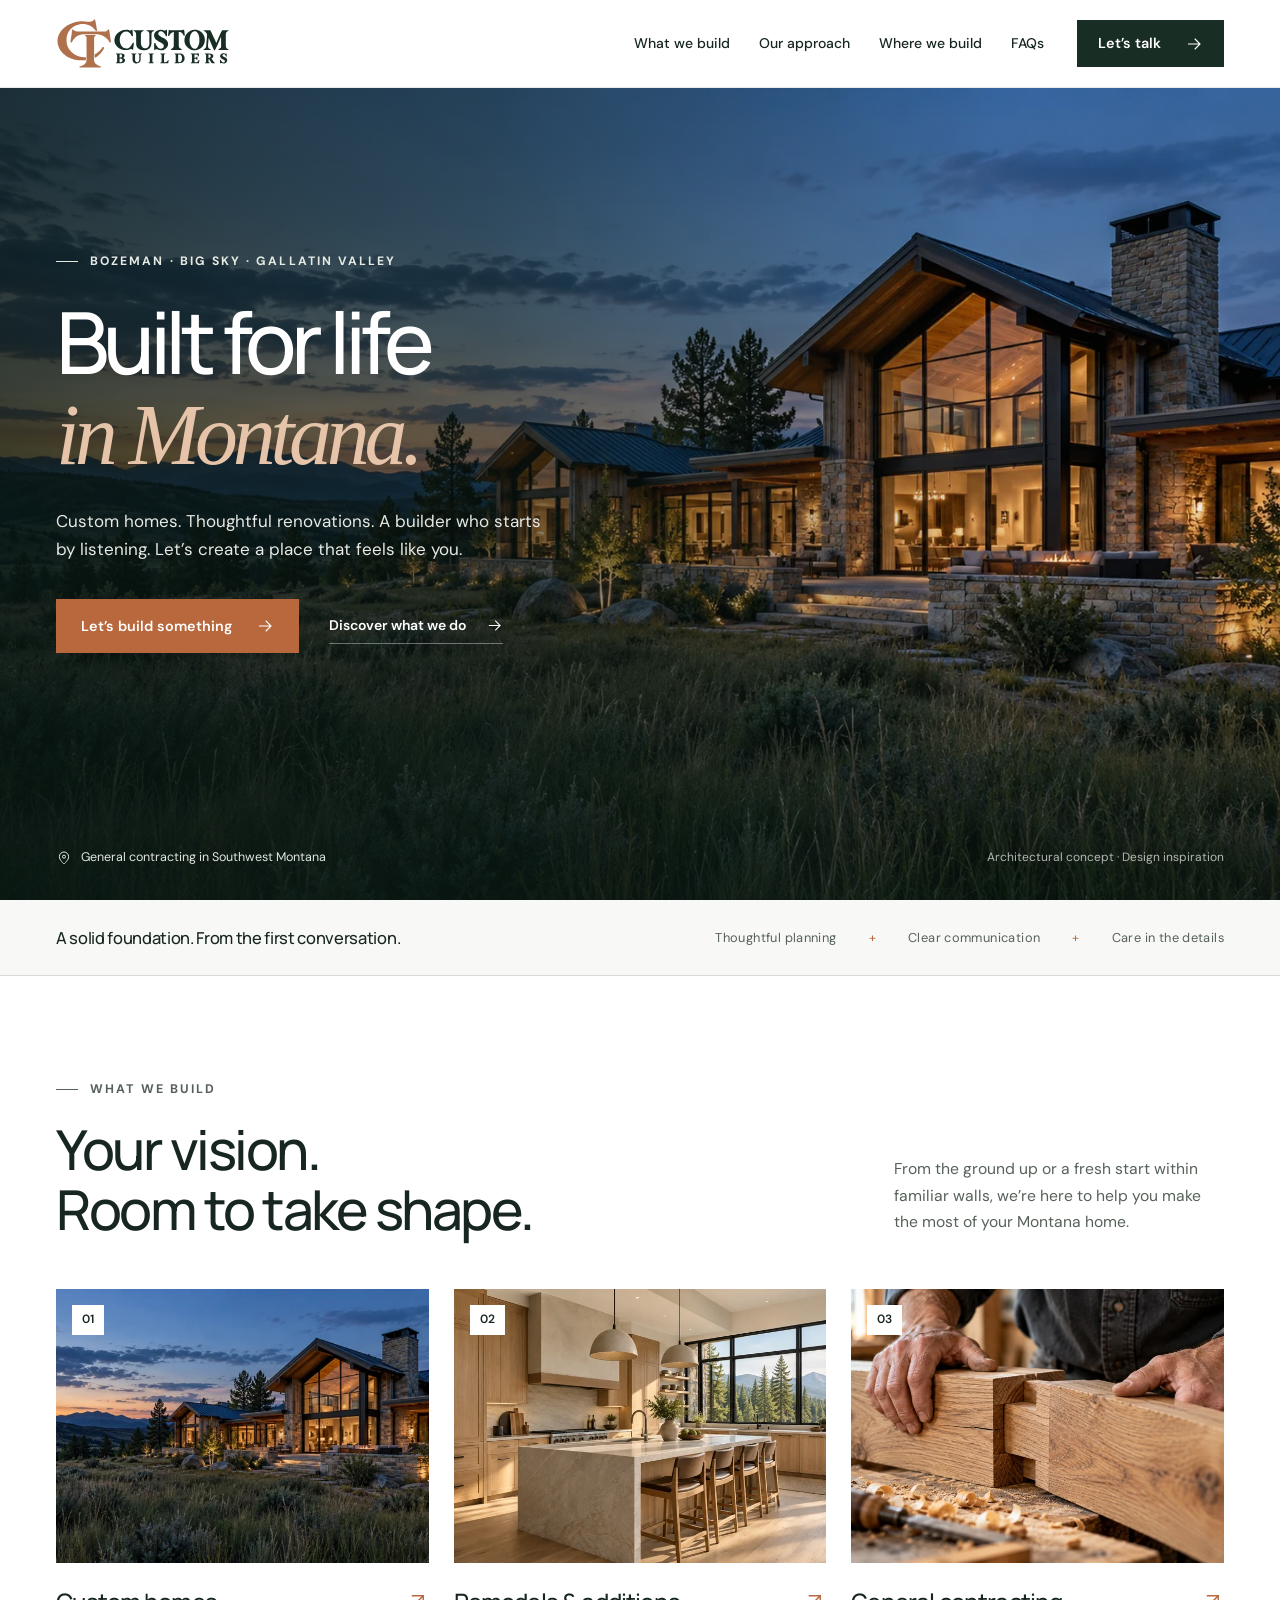
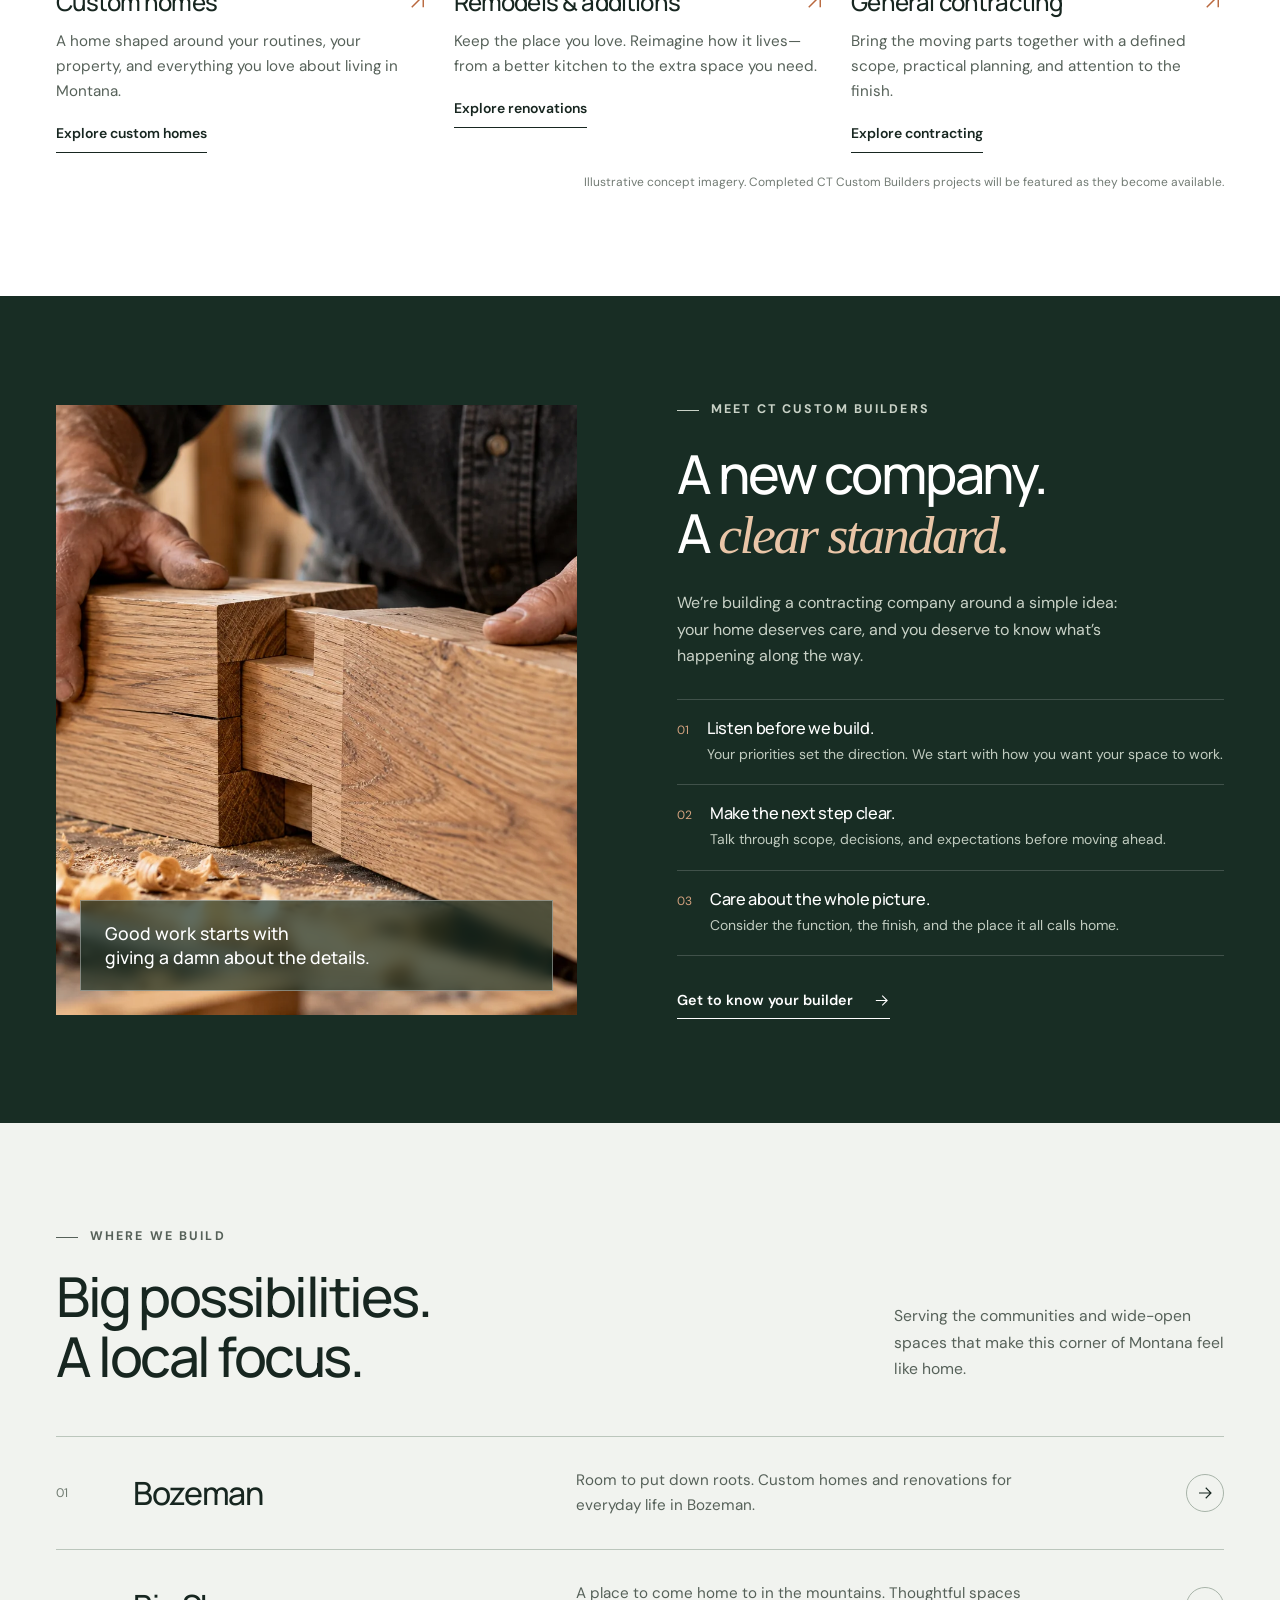
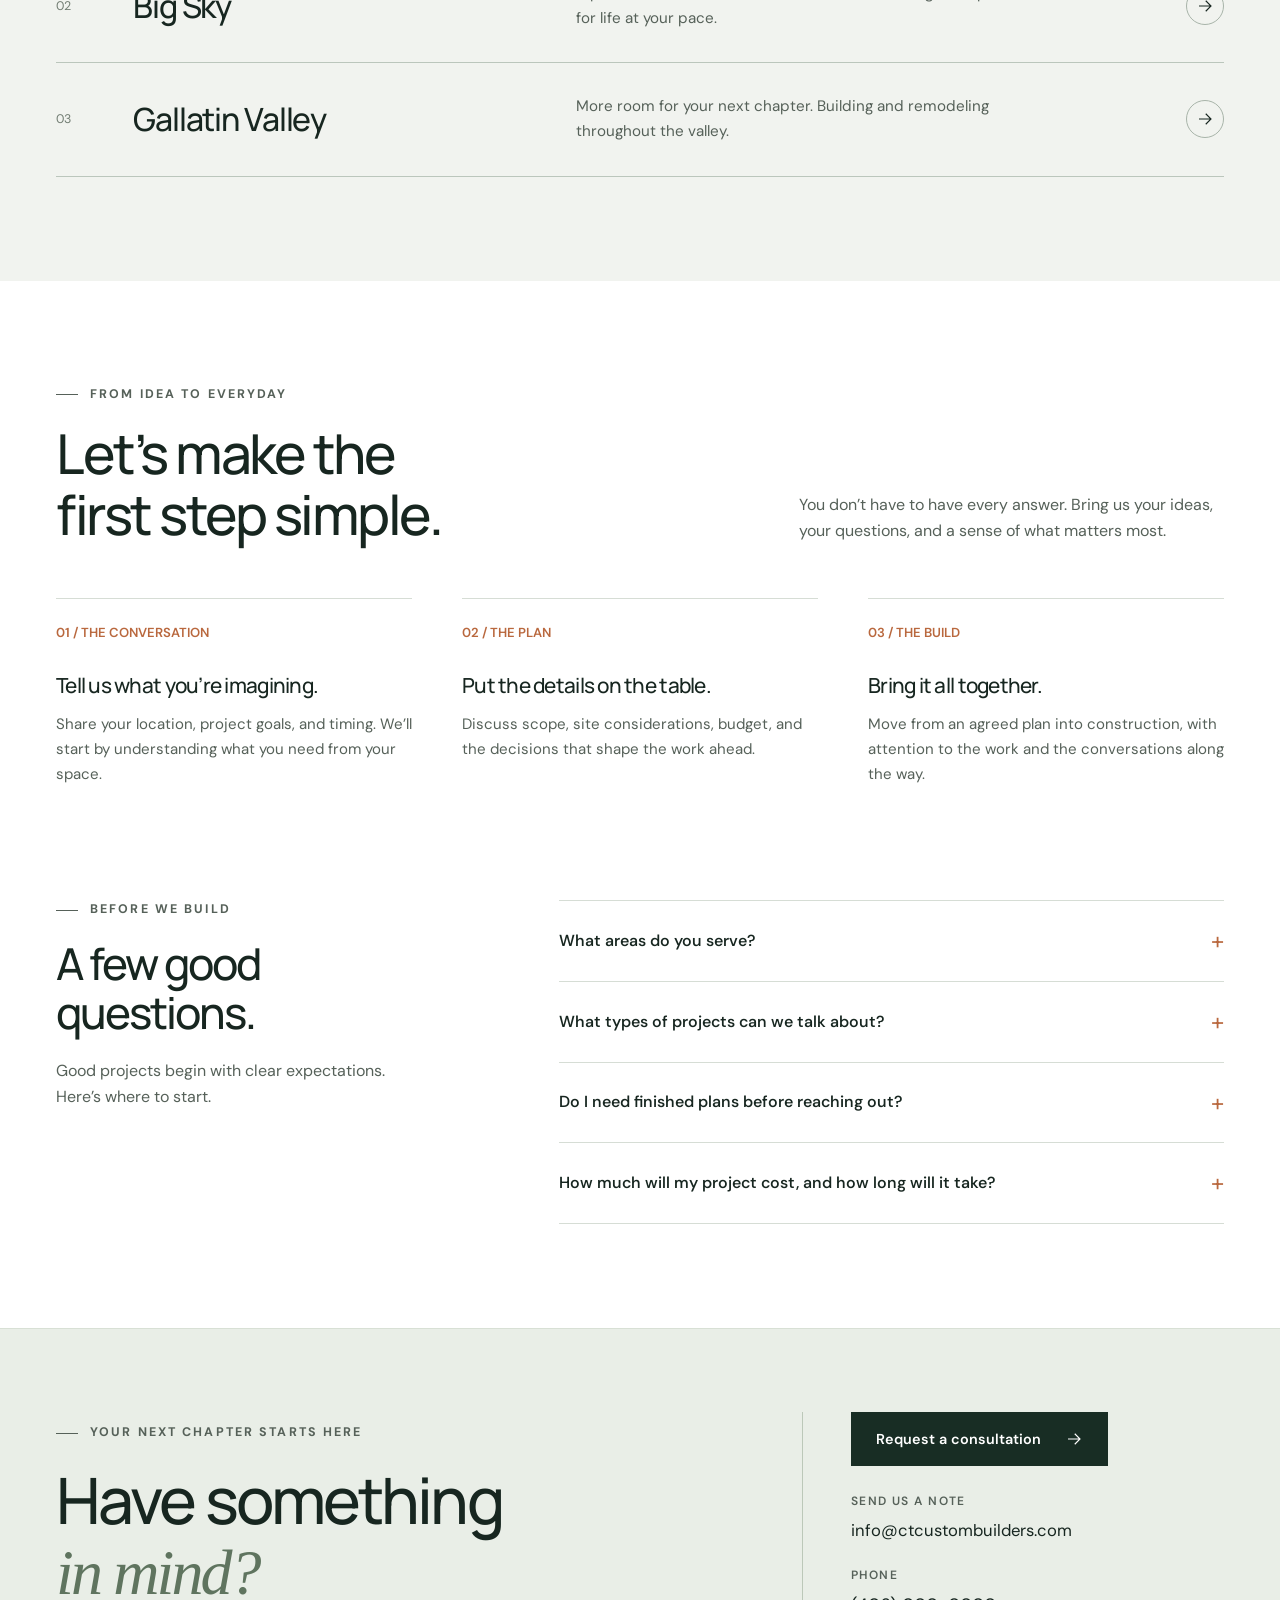
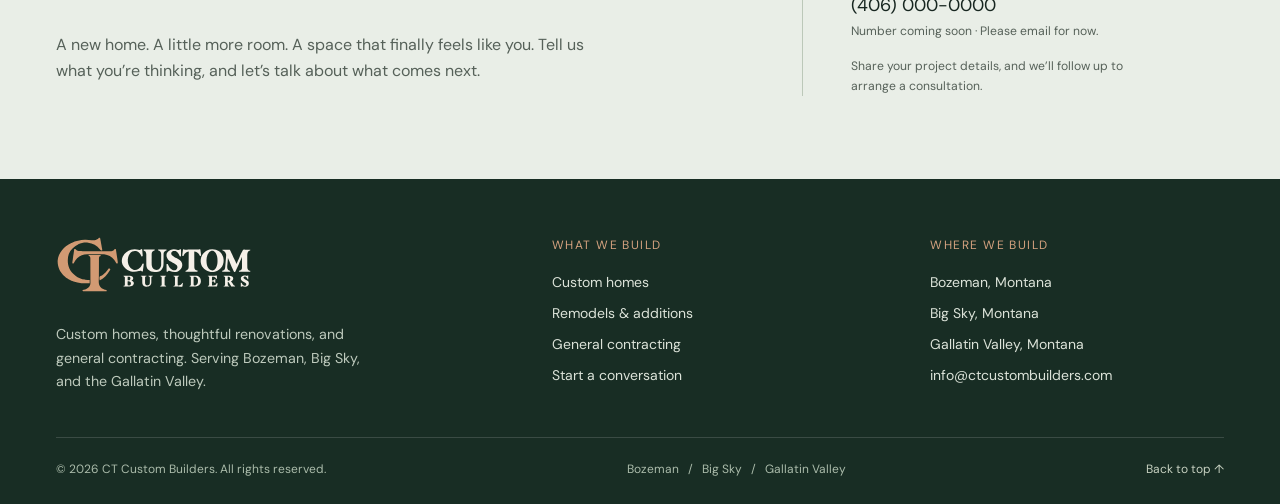
==== commit fd9596d4: "Replace logo with compact serif CT identity Add scalable path-only wordmarks and matching favicons. " ====
--- a/index.html
+++ b/index.html
@@ -1,5 +1,5 @@
-<!DOCTYPE html><html lang="en-US"><head><meta charset="utf-8"><meta name="viewport" content="width=device-width,initial-scale=1"><title>CT Custom Builders | Bozeman &amp; Big Sky Custom Home Builder</title><meta name="description" content="Custom homes, remodels, additions and general contracting in Bozeman, Big Sky and the Gallatin Valley. Start your project with CT Custom Builders."><meta name="robots" content="index,follow,max-image-preview:large"><meta name="theme-color" content="#182d24"><link rel="canonical" href="https://ctcustombuilders.com/"><link rel="icon" type="image/png" sizes="32x32" href="/assets/favicon-v2-32.png"><link rel="icon" type="image/png" sizes="192x192" href="/assets/favicon-v2-192.png"><link rel="shortcut icon" href="/favicon.ico?v=2"><link rel="apple-touch-icon" sizes="180x180" href="/assets/apple-touch-icon-v2.png"><meta property="og:type" content="website"><meta property="og:site_name" content="CT Custom Builders"><meta property="og:title" content="CT Custom Builders | Bozeman &amp; Big Sky Custom Home Builder"><meta property="og:description" content="Custom homes, remodels, additions and general contracting in Bozeman, Big Sky and the Gallatin Valley. Start your project with CT Custom Builders."><meta property="og:url" content="https://ctcustombuilders.com/"><meta property="og:locale" content="en_US"><meta name="twitter:card" content="summary"><meta name="twitter:title" content="CT Custom Builders | Bozeman &amp; Big Sky Custom Home Builder"><meta name="twitter:description" content="Custom homes, remodels, additions and general contracting in Bozeman, Big Sky and the Gallatin Valley. Start your project with CT Custom Builders."><link rel="preload" as="image" href="/assets/montana-home.webp" imagesrcset="/assets/montana-home-800.webp 800w, /assets/montana-home.webp 1672w" imagesizes="100vw"><link rel="preconnect" href="https://fonts.googleapis.com"><link rel="preconnect" href="https://fonts.gstatic.com" crossorigin><link href="https://fonts.googleapis.com/css2?family=DM+Sans:wght@400;450;500;550;600;650;700&family=Manrope:wght@400;500;600;650;700;750;800&display=swap" rel="stylesheet"><link rel="stylesheet" href="/assets/site.css?v=3"><script type="application/ld+json">{"@context": "https://schema.org", "@graph": [{"@type": "Organization", "@id": "https://ctcustombuilders.com/#organization", "name": "CT Custom Builders", "url": "https://ctcustombuilders.com/", "email": "info@ctcustombuilders.com", "logo": "https://ctcustombuilders.com/assets/ctcb-mark-v2.png", "description": "A contracting company serving Bozeman, Big Sky, and the Gallatin Valley, Montana.", "areaServed": [{"@type": "City", "name": "Bozeman, Montana"}, {"@type": "Place", "name": "Big Sky, Montana"}, {"@type": "Place", "name": "Gallatin Valley, Montana"}]}, {"@type": "WebSite", "@id": "https://ctcustombuilders.com/#website", "url": "https://ctcustombuilders.com/", "name": "CT Custom Builders", "publisher": {"@id": "https://ctcustombuilders.com/#organization"}}, {"@type": "WebPage", "@id": "https://ctcustombuilders.com/#webpage", "url": "https://ctcustombuilders.com/", "name": "CT Custom Builders | Bozeman & Big Sky Custom Home Builder", "description": "Custom homes, remodels, additions and general contracting in Bozeman, Big Sky and the Gallatin Valley. Start your project with CT Custom Builders.", "isPartOf": {"@id": "https://ctcustombuilders.com/#website"}, "about": {"@id": "https://ctcustombuilders.com/#organization"}, "inLanguage": "en-US"}]}</script><script src="/assets/site.js?v=3" defer></script></head><body><a class="skip" href="#main">Skip to content</a><header class="site-header"><div class="wrap header-inner"><a class="brand" href="/" aria-label="CT Custom Builders home"><img class="brand-logo" src="/assets/ctcb-logo-v2-dark.svg" alt="CT Custom Builders" width="250" height="84" decoding="async"></a><nav class="desktop-nav" aria-label="Main navigation"><a href="/#services">What we build</a><a href="/#approach">Our approach</a><a href="/#service-areas">Where we build</a><a href="/#questions">FAQs</a><a class="button dark" href="#contact" data-consult-open aria-haspopup="dialog" aria-controls="consultation-modal">Let’s talk <svg viewBox="0 0 24 24" fill="none" stroke="currentColor" stroke-width="1.5" aria-hidden="true"><path d="M4 12h15M13 5l7 7-7 7"/></svg></a></nav><button class="menu-toggle" type="button" aria-expanded="false" aria-controls="mobile-nav">Menu <svg viewBox="0 0 24 24" fill="none" stroke="currentColor" stroke-width="1.5" aria-hidden="true"><path d="M4 7h16M4 12h16M4 17h16"/></svg></button><nav id="mobile-nav" class="mobile-nav" aria-label="Mobile navigation"><a href="/#services">What we build</a><a href="/#approach">Our approach</a><a href="/#service-areas">Where we build</a><a href="/#questions">FAQs</a><a class="button dark" href="#contact" data-consult-open aria-haspopup="dialog" aria-controls="consultation-modal">Let’s talk <svg viewBox="0 0 24 24" fill="none" stroke="currentColor" stroke-width="1.5" aria-hidden="true"><path d="M4 12h15M13 5l7 7-7 7"/></svg></a></nav></div></header><main id="main"><section class="hero" aria-labelledby="hero-title"><img class="hero-image" src="/assets/montana-home.webp" srcset="/assets/montana-home-800.webp 800w, /assets/montana-home.webp 1672w" sizes="100vw" alt="Architectural concept of a timber and stone Montana home at dusk" width="1672" height="941" fetchpriority="high"><div class="wrap hero-inner"><div class="eyebrow">Bozeman · Big Sky · Gallatin Valley</div><h1 id="hero-title">Built for life<br><em>in Montana.</em></h1><p class="hero-copy">Custom homes. Thoughtful renovations. A builder who starts by listening. Let’s create a place that feels like you.</p><div class="hero-actions"><a class="button copper" href="#contact" data-consult-open aria-haspopup="dialog" aria-controls="consultation-modal">Let’s build something <svg viewBox="0 0 24 24" fill="none" stroke="currentColor" stroke-width="1.5" aria-hidden="true"><path d="M4 12h15M13 5l7 7-7 7"/></svg></a><a class="text-link" href="#services">Discover what we do <svg viewBox="0 0 24 24" fill="none" stroke="currentColor" stroke-width="1.5" aria-hidden="true"><path d="M4 12h15M13 5l7 7-7 7"/></svg></a></div></div><div class="wrap hero-bottom"><span class="location"><svg viewBox="0 0 24 24" fill="none" stroke="currentColor" stroke-width="1.5" aria-hidden="true"><path d="M19 10c0 5-7 11-7 11S5 15 5 10a7 7 0 1 1 14 0Z"/><circle cx="12" cy="10" r="2.3"/></svg> General contracting in Southwest Montana</span><span class="concept">Architectural concept · Design inspiration</span></div></section><div class="intro-ribbon"><div class="wrap"><p>A solid foundation. From the first conversation.</p><div class="ribbon-items"><span>Thoughtful planning</span><span>Clear communication</span><span>Care in the details</span></div></div></div>
+<!DOCTYPE html><html lang="en-US"><head><meta charset="utf-8"><meta name="viewport" content="width=device-width,initial-scale=1"><title>CT Custom Builders | Bozeman &amp; Big Sky Custom Home Builder</title><meta name="description" content="Custom homes, remodels, additions and general contracting in Bozeman, Big Sky and the Gallatin Valley. Start your project with CT Custom Builders."><meta name="robots" content="index,follow,max-image-preview:large"><meta name="theme-color" content="#182d24"><link rel="canonical" href="https://ctcustombuilders.com/"><link rel="icon" type="image/svg+xml" href="/assets/favicon-v3.svg"><link rel="icon" type="image/png" sizes="32x32" href="/assets/favicon-v3-32.png"><link rel="icon" type="image/png" sizes="192x192" href="/assets/favicon-v3-192.png"><link rel="shortcut icon" href="/favicon.ico?v=3"><link rel="apple-touch-icon" sizes="180x180" href="/assets/apple-touch-icon-v3.png"><meta property="og:type" content="website"><meta property="og:site_name" content="CT Custom Builders"><meta property="og:title" content="CT Custom Builders | Bozeman &amp; Big Sky Custom Home Builder"><meta property="og:description" content="Custom homes, remodels, additions and general contracting in Bozeman, Big Sky and the Gallatin Valley. Start your project with CT Custom Builders."><meta property="og:url" content="https://ctcustombuilders.com/"><meta property="og:locale" content="en_US"><meta name="twitter:card" content="summary"><meta name="twitter:title" content="CT Custom Builders | Bozeman &amp; Big Sky Custom Home Builder"><meta name="twitter:description" content="Custom homes, remodels, additions and general contracting in Bozeman, Big Sky and the Gallatin Valley. Start your project with CT Custom Builders."><link rel="preload" as="image" href="/assets/montana-home.webp" imagesrcset="/assets/montana-home-800.webp 800w, /assets/montana-home.webp 1672w" imagesizes="100vw"><link rel="preconnect" href="https://fonts.googleapis.com"><link rel="preconnect" href="https://fonts.gstatic.com" crossorigin><link href="https://fonts.googleapis.com/css2?family=DM+Sans:wght@400;450;500;550;600;650;700&family=Manrope:wght@400;500;600;650;700;750;800&display=swap" rel="stylesheet"><link rel="stylesheet" href="/assets/site.css?v=4"><script type="application/ld+json">{"@context": "https://schema.org", "@graph": [{"@type": "Organization", "@id": "https://ctcustombuilders.com/#organization", "name": "CT Custom Builders", "url": "https://ctcustombuilders.com/", "email": "info@ctcustombuilders.com", "logo": "https://ctcustombuilders.com/assets/ctcb-mark-v3.png", "description": "A contracting company serving Bozeman, Big Sky, and the Gallatin Valley, Montana.", "areaServed": [{"@type": "City", "name": "Bozeman, Montana"}, {"@type": "Place", "name": "Big Sky, Montana"}, {"@type": "Place", "name": "Gallatin Valley, Montana"}]}, {"@type": "WebSite", "@id": "https://ctcustombuilders.com/#website", "url": "https://ctcustombuilders.com/", "name": "CT Custom Builders", "publisher": {"@id": "https://ctcustombuilders.com/#organization"}}, {"@type": "WebPage", "@id": "https://ctcustombuilders.com/#webpage", "url": "https://ctcustombuilders.com/", "name": "CT Custom Builders | Bozeman & Big Sky Custom Home Builder", "description": "Custom homes, remodels, additions and general contracting in Bozeman, Big Sky and the Gallatin Valley. Start your project with CT Custom Builders.", "isPartOf": {"@id": "https://ctcustombuilders.com/#website"}, "about": {"@id": "https://ctcustombuilders.com/#organization"}, "inLanguage": "en-US"}]}</script><script src="/assets/site.js?v=3" defer></script></head><body><a class="skip" href="#main">Skip to content</a><header class="site-header"><div class="wrap header-inner"><a class="brand" href="/" aria-label="CT Custom Builders home"><img class="brand-logo" src="/assets/ctcb-logo-v3-dark.svg" alt="CT Custom Builders" width="1874" height="542" decoding="async"></a><nav class="desktop-nav" aria-label="Main navigation"><a href="/#services">What we build</a><a href="/#approach">Our approach</a><a href="/#service-areas">Where we build</a><a href="/#questions">FAQs</a><a class="button dark" href="#contact" data-consult-open aria-haspopup="dialog" aria-controls="consultation-modal">Let’s talk <svg viewBox="0 0 24 24" fill="none" stroke="currentColor" stroke-width="1.5" aria-hidden="true"><path d="M4 12h15M13 5l7 7-7 7"/></svg></a></nav><button class="menu-toggle" type="button" aria-expanded="false" aria-controls="mobile-nav">Menu <svg viewBox="0 0 24 24" fill="none" stroke="currentColor" stroke-width="1.5" aria-hidden="true"><path d="M4 7h16M4 12h16M4 17h16"/></svg></button><nav id="mobile-nav" class="mobile-nav" aria-label="Mobile navigation"><a href="/#services">What we build</a><a href="/#approach">Our approach</a><a href="/#service-areas">Where we build</a><a href="/#questions">FAQs</a><a class="button dark" href="#contact" data-consult-open aria-haspopup="dialog" aria-controls="consultation-modal">Let’s talk <svg viewBox="0 0 24 24" fill="none" stroke="currentColor" stroke-width="1.5" aria-hidden="true"><path d="M4 12h15M13 5l7 7-7 7"/></svg></a></nav></div></header><main id="main"><section class="hero" aria-labelledby="hero-title"><img class="hero-image" src="/assets/montana-home.webp" srcset="/assets/montana-home-800.webp 800w, /assets/montana-home.webp 1672w" sizes="100vw" alt="Architectural concept of a timber and stone Montana home at dusk" width="1672" height="941" fetchpriority="high"><div class="wrap hero-inner"><div class="eyebrow">Bozeman · Big Sky · Gallatin Valley</div><h1 id="hero-title">Built for life<br><em>in Montana.</em></h1><p class="hero-copy">Custom homes. Thoughtful renovations. A builder who starts by listening. Let’s create a place that feels like you.</p><div class="hero-actions"><a class="button copper" href="#contact" data-consult-open aria-haspopup="dialog" aria-controls="consultation-modal">Let’s build something <svg viewBox="0 0 24 24" fill="none" stroke="currentColor" stroke-width="1.5" aria-hidden="true"><path d="M4 12h15M13 5l7 7-7 7"/></svg></a><a class="text-link" href="#services">Discover what we do <svg viewBox="0 0 24 24" fill="none" stroke="currentColor" stroke-width="1.5" aria-hidden="true"><path d="M4 12h15M13 5l7 7-7 7"/></svg></a></div></div><div class="wrap hero-bottom"><span class="location"><svg viewBox="0 0 24 24" fill="none" stroke="currentColor" stroke-width="1.5" aria-hidden="true"><path d="M19 10c0 5-7 11-7 11S5 15 5 10a7 7 0 1 1 14 0Z"/><circle cx="12" cy="10" r="2.3"/></svg> General contracting in Southwest Montana</span><span class="concept">Architectural concept · Design inspiration</span></div></section><div class="intro-ribbon"><div class="wrap"><p>A solid foundation. From the first conversation.</p><div class="ribbon-items"><span>Thoughtful planning</span><span>Clear communication</span><span>Care in the details</span></div></div></div>
 <section class="section" id="services"><div class="wrap"><div class="section-top"><div><div class="eyebrow">What we build</div><h2>Your vision.<br>Room to take shape.</h2></div><p>From the ground up or a fresh start within familiar walls, we’re here to help you make the most of your Montana home.</p></div><div class="service-grid"><article class="service-card"><a class="service-photo" href="/services/custom-homes/" aria-label="Custom homes"><img src="/assets/montana-home-800.webp" alt="Illustrative mountain-modern home with timber, stone and large windows" width="800" height="533" loading="lazy" decoding="async"><span class="number">01</span></a><a class="service-title" href="/services/custom-homes/"><h3>Custom homes</h3><svg viewBox="0 0 24 24" fill="none" stroke="currentColor" stroke-width="1.5" aria-hidden="true"><path d="M6 18 18 6M6 6h12v12"/></svg></a><p>A home shaped around your routines, your property, and everything you love about living in Montana.</p><a class="text-link" href="/services/custom-homes/">Explore custom homes</a></article><article class="service-card"><a class="service-photo" href="/services/remodels-additions/" aria-label="Remodels &amp; additions"><img src="/assets/kitchen-800.webp" alt="Illustrative kitchen with oak cabinetry and a pale stone island" width="800" height="533" loading="lazy" decoding="async"><span class="number">02</span></a><a class="service-title" href="/services/remodels-additions/"><h3>Remodels &amp; additions</h3><svg viewBox="0 0 24 24" fill="none" stroke="currentColor" stroke-width="1.5" aria-hidden="true"><path d="M6 18 18 6M6 6h12v12"/></svg></a><p>Keep the place you love. Reimagine how it lives—from a better kitchen to the extra space you need.</p><a class="text-link" href="/services/remodels-additions/">Explore renovations</a></article><article class="service-card"><a class="service-photo" href="/services/general-contracting/" aria-label="General contracting"><img src="/assets/craft-800.webp" alt="Illustrative close-up of hands fitting timber joinery" width="800" height="533" loading="lazy" decoding="async"><span class="number">03</span></a><a class="service-title" href="/services/general-contracting/"><h3>General contracting</h3><svg viewBox="0 0 24 24" fill="none" stroke="currentColor" stroke-width="1.5" aria-hidden="true"><path d="M6 18 18 6M6 6h12v12"/></svg></a><p>Bring the moving parts together with a defined scope, practical planning, and attention to the finish.</p><a class="text-link" href="/services/general-contracting/">Explore contracting</a></article></div><p class="image-note">Illustrative concept imagery. Completed CT Custom Builders projects will be featured as they become available.</p></div></section>
 <section class="section approach-section" id="approach"><div class="wrap approach-grid"><div class="approach-photo"><img src="/assets/craft.webp" alt="Illustrative detail of a carpenter fitting oak joinery by hand" width="1536" height="1024" loading="lazy" decoding="async"><div class="photo-tag">Good work starts with<br>giving a damn about the details.</div></div><div class="approach-copy"><div class="eyebrow">Meet CT Custom Builders</div><h2>A new company.<br>A <em>clear standard.</em></h2><p>We’re building a contracting company around a simple idea: your home deserves care, and you deserve to know what’s happening along the way.</p><div class="principles"><div class="principle"><span>01</span><div><h3>Listen before we build.</h3><p>Your priorities set the direction. We start with how you want your space to work.</p></div></div><div class="principle"><span>02</span><div><h3>Make the next step clear.</h3><p>Talk through scope, decisions, and expectations before moving ahead.</p></div></div><div class="principle"><span>03</span><div><h3>Care about the whole picture.</h3><p>Consider the function, the finish, and the place it all calls home.</p></div></div></div><a class="text-link" href="#contact" data-consult-open aria-haspopup="dialog" aria-controls="consultation-modal">Get to know your builder <svg viewBox="0 0 24 24" fill="none" stroke="currentColor" stroke-width="1.5" aria-hidden="true"><path d="M4 12h15M13 5l7 7-7 7"/></svg></a></div></div></section>
 <section class="section areas-section" id="service-areas"><div class="wrap"><div class="section-top"><div><div class="eyebrow">Where we build</div><h2>Big possibilities.<br>A local focus.</h2></div><p>Serving the communities and wide-open spaces that make this corner of Montana feel like home.</p></div><div class="area-list"><a class="area-row" href="/areas/bozeman/"><span class="area-number">01</span><h3>Bozeman</h3><p>Room to put down roots. Custom homes and renovations for everyday life in Bozeman.</p><span class="round-arrow"><svg viewBox="0 0 24 24" fill="none" stroke="currentColor" stroke-width="1.5" aria-hidden="true"><path d="M4 12h15M13 5l7 7-7 7"/></svg></span></a><a class="area-row" href="/areas/big-sky/"><span class="area-number">02</span><h3>Big Sky</h3><p>A place to come home to in the mountains. Thoughtful spaces for life at your pace.</p><span class="round-arrow"><svg viewBox="0 0 24 24" fill="none" stroke="currentColor" stroke-width="1.5" aria-hidden="true"><path d="M4 12h15M13 5l7 7-7 7"/></svg></span></a><a class="area-row" href="/areas/gallatin-valley/"><span class="area-number">03</span><h3>Gallatin Valley</h3><p>More room for your next chapter. Building and remodeling throughout the valley.</p><span class="round-arrow"><svg viewBox="0 0 24 24" fill="none" stroke="currentColor" stroke-width="1.5" aria-hidden="true"><path d="M4 12h15M13 5l7 7-7 7"/></svg></span></a></div></div></section>
-<section class="section" id="process"><div class="wrap"><div class="process-top"><div><div class="eyebrow">From idea to everyday</div><h2>Let’s make the<br>first step simple.</h2></div><p>You don’t have to have every answer. Bring us your ideas, your questions, and a sense of what matters most.</p></div><div class="process-grid"><div class="process-item"><span class="step">01 / THE CONVERSATION</span><h3>Tell us what you’re imagining.</h3><p>Share your location, project goals, and timing. We’ll start by understanding what you need from your space.</p></div><div class="process-item"><span class="step">02 / THE PLAN</span><h3>Put the details on the table.</h3><p>Discuss scope, site considerations, budget, and the decisions that shape the work ahead.</p></div><div class="process-item"><span class="step">03 / THE BUILD</span><h3>Bring it all together.</h3><p>Move from an agreed plan into construction, with attention to the work and the conversations along the way.</p></div></div></div></section><section class="section faq-section" id="questions"><div class="wrap faq-grid"><div class="faq-intro"><div class="eyebrow">Before we build</div><h2>A few good questions.</h2><p>Good projects begin with clear expectations. Here’s where to start.</p></div><div class="faq-list"><details><summary>What areas do you serve?</summary><div class="answer">CT Custom Builders serves Bozeman, Big Sky, and the Gallatin Valley in Montana. Email us your project location so we can discuss access, scope, and scheduling.</div></details><details><summary>What types of projects can we talk about?</summary><div class="answer">We welcome conversations about custom homes, kitchen and bathroom remodels, whole-home renovations, additions, and general contracting. Start with your goals, and we can work through the right scope for your property.</div></details><details><summary>Do I need finished plans before reaching out?</summary><div class="answer">No. You can start with an idea, inspiration images, or preliminary drawings. If you already have an architect or a complete set of plans, include that information when you get in touch.</div></details><details><summary>How much will my project cost, and how long will it take?</summary><div class="answer">Every project has its own scope, site conditions, materials, and schedule. We’ll need to understand those details before discussing a realistic budget and timeline. A short project description is a good first step.</div></details></div></div></section><section class="contact-section" id="contact" aria-labelledby="contact-title"><div class="wrap contact-grid"><div><div class="eyebrow">Your next chapter starts here</div><h2 id="contact-title">Have something<br><em>in mind?</em></h2><p class="contact-intro">A new home. A little more room. A space that finally feels like you. Tell us what you’re thinking, and let’s talk about what comes next.</p></div><div class="contact-details"><a class="button dark" href="#contact" data-consult-open aria-haspopup="dialog" aria-controls="consultation-modal">Request a consultation <svg viewBox="0 0 24 24" fill="none" stroke="currentColor" stroke-width="1.5" aria-hidden="true"><path d="M4 12h15M13 5l7 7-7 7"/></svg></a><div><span class="contact-label">Send us a note</span><a class="contact-email" href="mailto:info@ctcustombuilders.com">info@ctcustombuilders.com</a></div><div class="phone-line"><span class="contact-label">Phone</span><span class="phone-number">(406) 000-0000</span><span class="phone-note">Number coming soon · Please email for now.</span></div><p class="email-note">Share your project details, and we’ll follow up to arrange a consultation.</p></div></div></section></main><footer class="site-footer"><div class="wrap"><div class="footer-main"><div class="footer-brand"><a class="brand" href="/" aria-label="CT Custom Builders home"><img class="brand-logo" src="/assets/ctcb-logo-v2-light.svg" alt="CT Custom Builders" width="250" height="84" decoding="async"></a><p>Custom homes, thoughtful renovations, and general contracting. Serving Bozeman, Big Sky, and the Gallatin Valley.</p></div><div><div class="footer-heading">What we build</div><nav class="footer-links" aria-label="Services"><a href="/services/custom-homes/">Custom homes</a><a href="/services/remodels-additions/">Remodels &amp; additions</a><a href="/services/general-contracting/">General contracting</a><a href="#contact" data-consult-open aria-haspopup="dialog" aria-controls="consultation-modal">Start a conversation</a></nav></div><div><div class="footer-heading">Where we build</div><nav class="footer-links" aria-label="Service areas"><a href="/areas/bozeman/">Bozeman, Montana</a><a href="/areas/big-sky/">Big Sky, Montana</a><a href="/areas/gallatin-valley/">Gallatin Valley, Montana</a><a href="mailto:info@ctcustombuilders.com">info@ctcustombuilders.com</a></nav></div></div><div class="footer-bottom"><span>© 2026 CT Custom Builders. All rights reserved.</span><span>Bozeman &nbsp; / &nbsp; Big Sky &nbsp; / &nbsp; Gallatin Valley</span><a href="/#main">Back to top ↑</a></div></div></footer><dialog class="consult-dialog" id="consultation-modal" aria-labelledby="consult-title" aria-describedby="consult-intro"><div class="consult-shell"><div class="consult-heading"><button class="consult-close" type="button" data-consult-close aria-label="Close consultation request"><svg viewBox="0 0 24 24" width="22" height="22" fill="none" stroke="currentColor" stroke-width="1.5" aria-hidden="true"><path d="m6 6 12 12M18 6 6 18"/></svg></button><div class="eyebrow">Request a consultation</div><h2 id="consult-title" tabindex="-1">Let’s talk about<br>your project.</h2><p id="consult-intro">Tell us what you have in mind. We’ll get in touch to arrange a time that works for you.</p></div><div class="consult-content"><form id="consultation-form" action="/api/consultation.php" method="post"><div class="consult-fields"><div class="consult-field consult-wide"><label for="consult-name">Name <span aria-hidden="true">*</span></label><input id="consult-name" name="name" type="text" autocomplete="name" maxlength="120" placeholder="Your full name" required></div><div class="consult-field consult-wide"><label for="consult-address">Project address <span aria-hidden="true">*</span></label><input id="consult-address" name="address" type="text" autocomplete="street-address" maxlength="400" placeholder="Street address, city, and ZIP code" required></div><div class="consult-field"><label for="consult-phone">Phone <span aria-hidden="true">*</span></label><input id="consult-phone" name="phone" type="tel" inputmode="tel" autocomplete="tel" maxlength="40" placeholder="(406) 555-0123" required></div><div class="consult-field"><label for="consult-email">Email <span aria-hidden="true">*</span></label><input id="consult-email" name="email" type="email" autocomplete="email" maxlength="254" placeholder="you@example.com" required></div><div class="consult-field consult-wide"><label for="consult-project">Tell us about your project <span aria-hidden="true">*</span></label><textarea id="consult-project" name="project" rows="4" maxlength="5000" placeholder="What are you hoping to build or change? Share your ideas and any timing you have in mind." required></textarea></div></div><div class="consult-trap" aria-hidden="true"><label for="consult-website">Leave this field empty</label><input id="consult-website" name="company_website" type="text" tabindex="-1" autocomplete="off"></div><p class="consult-status" id="consult-status" role="alert" tabindex="-1" hidden></p><div class="consult-actions"><p>We’ll use these details to respond to your request.<br>All five fields are required.</p><button class="button dark" type="submit"><span data-submit-label>Request a consultation</span><svg viewBox="0 0 24 24" width="18" height="18" fill="none" stroke="currentColor" stroke-width="1.5" aria-hidden="true"><path d="M4 12h15M13 5l7 7-7 7"/></svg></button></div><p class="consult-alternative">Prefer email? <a href="mailto:info@ctcustombuilders.com">info@ctcustombuilders.com</a></p></form><div class="consult-success" id="consult-success" hidden><span class="consult-success-icon" aria-hidden="true"><svg viewBox="0 0 24 24" width="30" height="30" fill="none" stroke="currentColor" stroke-width="1.5"><path d="m5 12 4 4L19 6"/></svg></span><h3 id="consult-success-title" tabindex="-1">Your request is on its way.</h3><p>Thank you for reaching out. We’ll contact you to talk through your project and arrange a consultation.</p><button class="button dark" type="button" data-consult-close>Done</button></div></div></div></dialog></body></html>+<section class="section" id="process"><div class="wrap"><div class="process-top"><div><div class="eyebrow">From idea to everyday</div><h2>Let’s make the<br>first step simple.</h2></div><p>You don’t have to have every answer. Bring us your ideas, your questions, and a sense of what matters most.</p></div><div class="process-grid"><div class="process-item"><span class="step">01 / THE CONVERSATION</span><h3>Tell us what you’re imagining.</h3><p>Share your location, project goals, and timing. We’ll start by understanding what you need from your space.</p></div><div class="process-item"><span class="step">02 / THE PLAN</span><h3>Put the details on the table.</h3><p>Discuss scope, site considerations, budget, and the decisions that shape the work ahead.</p></div><div class="process-item"><span class="step">03 / THE BUILD</span><h3>Bring it all together.</h3><p>Move from an agreed plan into construction, with attention to the work and the conversations along the way.</p></div></div></div></section><section class="section faq-section" id="questions"><div class="wrap faq-grid"><div class="faq-intro"><div class="eyebrow">Before we build</div><h2>A few good questions.</h2><p>Good projects begin with clear expectations. Here’s where to start.</p></div><div class="faq-list"><details><summary>What areas do you serve?</summary><div class="answer">CT Custom Builders serves Bozeman, Big Sky, and the Gallatin Valley in Montana. Email us your project location so we can discuss access, scope, and scheduling.</div></details><details><summary>What types of projects can we talk about?</summary><div class="answer">We welcome conversations about custom homes, kitchen and bathroom remodels, whole-home renovations, additions, and general contracting. Start with your goals, and we can work through the right scope for your property.</div></details><details><summary>Do I need finished plans before reaching out?</summary><div class="answer">No. You can start with an idea, inspiration images, or preliminary drawings. If you already have an architect or a complete set of plans, include that information when you get in touch.</div></details><details><summary>How much will my project cost, and how long will it take?</summary><div class="answer">Every project has its own scope, site conditions, materials, and schedule. We’ll need to understand those details before discussing a realistic budget and timeline. A short project description is a good first step.</div></details></div></div></section><section class="contact-section" id="contact" aria-labelledby="contact-title"><div class="wrap contact-grid"><div><div class="eyebrow">Your next chapter starts here</div><h2 id="contact-title">Have something<br><em>in mind?</em></h2><p class="contact-intro">A new home. A little more room. A space that finally feels like you. Tell us what you’re thinking, and let’s talk about what comes next.</p></div><div class="contact-details"><a class="button dark" href="#contact" data-consult-open aria-haspopup="dialog" aria-controls="consultation-modal">Request a consultation <svg viewBox="0 0 24 24" fill="none" stroke="currentColor" stroke-width="1.5" aria-hidden="true"><path d="M4 12h15M13 5l7 7-7 7"/></svg></a><div><span class="contact-label">Send us a note</span><a class="contact-email" href="mailto:info@ctcustombuilders.com">info@ctcustombuilders.com</a></div><div class="phone-line"><span class="contact-label">Phone</span><span class="phone-number">(406) 000-0000</span><span class="phone-note">Number coming soon · Please email for now.</span></div><p class="email-note">Share your project details, and we’ll follow up to arrange a consultation.</p></div></div></section></main><footer class="site-footer"><div class="wrap"><div class="footer-main"><div class="footer-brand"><a class="brand" href="/" aria-label="CT Custom Builders home"><img class="brand-logo" src="/assets/ctcb-logo-v3-light.svg" alt="CT Custom Builders" width="1874" height="542" decoding="async"></a><p>Custom homes, thoughtful renovations, and general contracting. Serving Bozeman, Big Sky, and the Gallatin Valley.</p></div><div><div class="footer-heading">What we build</div><nav class="footer-links" aria-label="Services"><a href="/services/custom-homes/">Custom homes</a><a href="/services/remodels-additions/">Remodels &amp; additions</a><a href="/services/general-contracting/">General contracting</a><a href="#contact" data-consult-open aria-haspopup="dialog" aria-controls="consultation-modal">Start a conversation</a></nav></div><div><div class="footer-heading">Where we build</div><nav class="footer-links" aria-label="Service areas"><a href="/areas/bozeman/">Bozeman, Montana</a><a href="/areas/big-sky/">Big Sky, Montana</a><a href="/areas/gallatin-valley/">Gallatin Valley, Montana</a><a href="mailto:info@ctcustombuilders.com">info@ctcustombuilders.com</a></nav></div></div><div class="footer-bottom"><span>© 2026 CT Custom Builders. All rights reserved.</span><span>Bozeman &nbsp; / &nbsp; Big Sky &nbsp; / &nbsp; Gallatin Valley</span><a href="/#main">Back to top ↑</a></div></div></footer><dialog class="consult-dialog" id="consultation-modal" aria-labelledby="consult-title" aria-describedby="consult-intro"><div class="consult-shell"><div class="consult-heading"><button class="consult-close" type="button" data-consult-close aria-label="Close consultation request"><svg viewBox="0 0 24 24" width="22" height="22" fill="none" stroke="currentColor" stroke-width="1.5" aria-hidden="true"><path d="m6 6 12 12M18 6 6 18"/></svg></button><div class="eyebrow">Request a consultation</div><h2 id="consult-title" tabindex="-1">Let’s talk about<br>your project.</h2><p id="consult-intro">Tell us what you have in mind. We’ll get in touch to arrange a time that works for you.</p></div><div class="consult-content"><form id="consultation-form" action="/api/consultation.php" method="post"><div class="consult-fields"><div class="consult-field consult-wide"><label for="consult-name">Name <span aria-hidden="true">*</span></label><input id="consult-name" name="name" type="text" autocomplete="name" maxlength="120" placeholder="Your full name" required></div><div class="consult-field consult-wide"><label for="consult-address">Project address <span aria-hidden="true">*</span></label><input id="consult-address" name="address" type="text" autocomplete="street-address" maxlength="400" placeholder="Street address, city, and ZIP code" required></div><div class="consult-field"><label for="consult-phone">Phone <span aria-hidden="true">*</span></label><input id="consult-phone" name="phone" type="tel" inputmode="tel" autocomplete="tel" maxlength="40" placeholder="(406) 555-0123" required></div><div class="consult-field"><label for="consult-email">Email <span aria-hidden="true">*</span></label><input id="consult-email" name="email" type="email" autocomplete="email" maxlength="254" placeholder="you@example.com" required></div><div class="consult-field consult-wide"><label for="consult-project">Tell us about your project <span aria-hidden="true">*</span></label><textarea id="consult-project" name="project" rows="4" maxlength="5000" placeholder="What are you hoping to build or change? Share your ideas and any timing you have in mind." required></textarea></div></div><div class="consult-trap" aria-hidden="true"><label for="consult-website">Leave this field empty</label><input id="consult-website" name="company_website" type="text" tabindex="-1" autocomplete="off"></div><p class="consult-status" id="consult-status" role="alert" tabindex="-1" hidden></p><div class="consult-actions"><p>We’ll use these details to respond to your request.<br>All five fields are required.</p><button class="button dark" type="submit"><span data-submit-label>Request a consultation</span><svg viewBox="0 0 24 24" width="18" height="18" fill="none" stroke="currentColor" stroke-width="1.5" aria-hidden="true"><path d="M4 12h15M13 5l7 7-7 7"/></svg></button></div><p class="consult-alternative">Prefer email? <a href="mailto:info@ctcustombuilders.com">info@ctcustombuilders.com</a></p></form><div class="consult-success" id="consult-success" hidden><span class="consult-success-icon" aria-hidden="true"><svg viewBox="0 0 24 24" width="30" height="30" fill="none" stroke="currentColor" stroke-width="1.5"><path d="m5 12 4 4L19 6"/></svg></span><h3 id="consult-success-title" tabindex="-1">Your request is on its way.</h3><p>Thank you for reaching out. We’ll contact you to talk through your project and arrange a consultation.</p><button class="button dark" type="button" data-consult-close>Done</button></div></div></div></dialog></body></html>
--- a/assets/site.css
+++ b/assets/site.css
@@ -8,13 +8,13 @@
 
 .footer-links a{overflow-wrap:anywhere;max-width:100%}.footer-links,.service-card .text-link{font-size:.875rem}
 
-/* CT Custom Builders identity — architectural CT monogram */
+/* CT Custom Builders identity — compact serif monogram */
 .brand{gap:0;line-height:0;display:inline-flex;align-items:center}
-.brand-logo{display:block;width:214px;max-width:100%;height:auto;object-fit:contain}
-.site-footer .brand-logo{width:238px}
-@media(max-width:1180px){.brand-logo{width:210px}}
-@media(max-width:850px){.header-inner{gap:12px}.brand-logo{width:190px}.site-footer .brand-logo{width:238px}}
-@media(max-width:380px){.site-header .brand-logo{width:180px}.header-inner{gap:10px}}
+.brand-logo{display:block;width:174px;max-width:100%;height:auto;object-fit:contain}
+.site-footer .brand-logo{width:196px}
+@media(min-width:851px){.site-header{height:88px}.hero{height:min(820px,calc(100svh - 88px))}}
+@media(max-width:850px){.site-header{height:76px}.mobile-nav{top:76px}.header-inner{gap:12px}.brand-logo{width:160px}.site-footer .brand-logo{width:184px}}
+@media(max-width:380px){.site-header .brand-logo{width:150px}.header-inner{gap:10px}}
 
 /* Consultation request dialog */
 body.modal-open{overflow:hidden}
